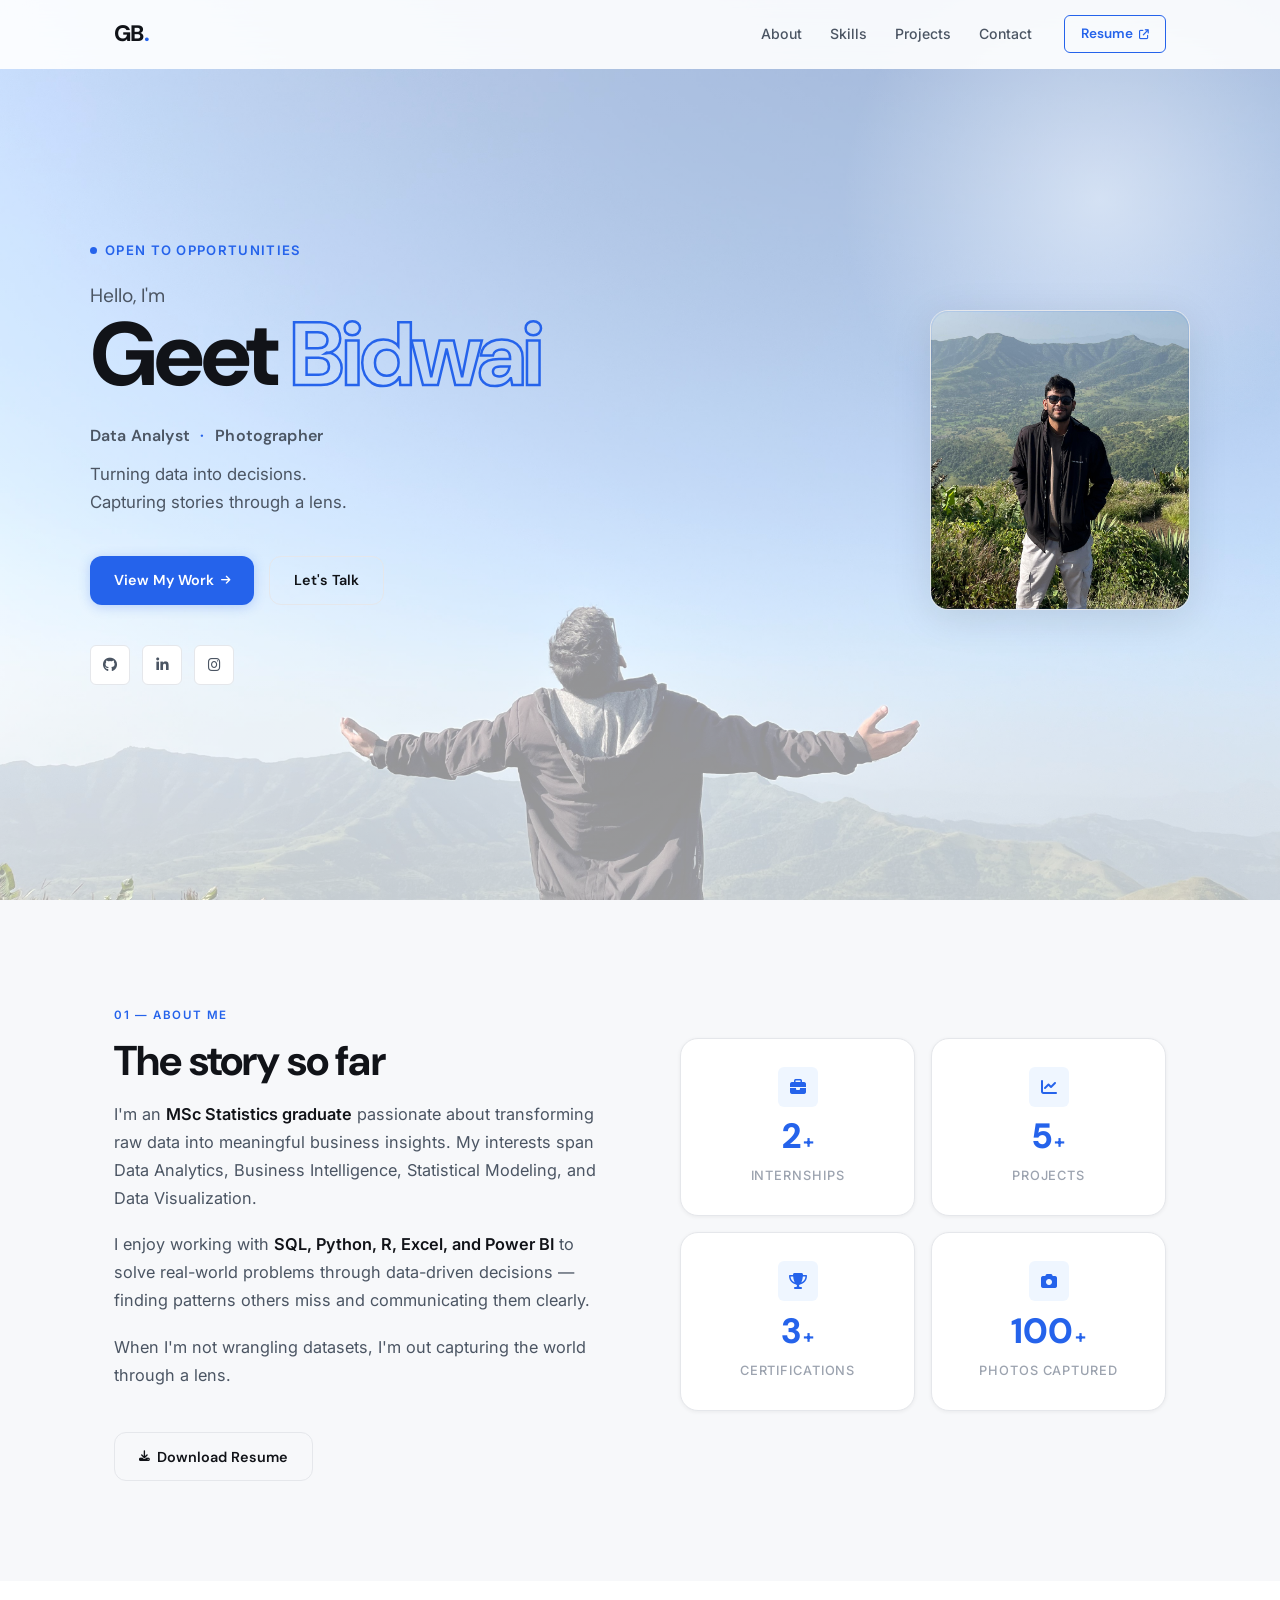
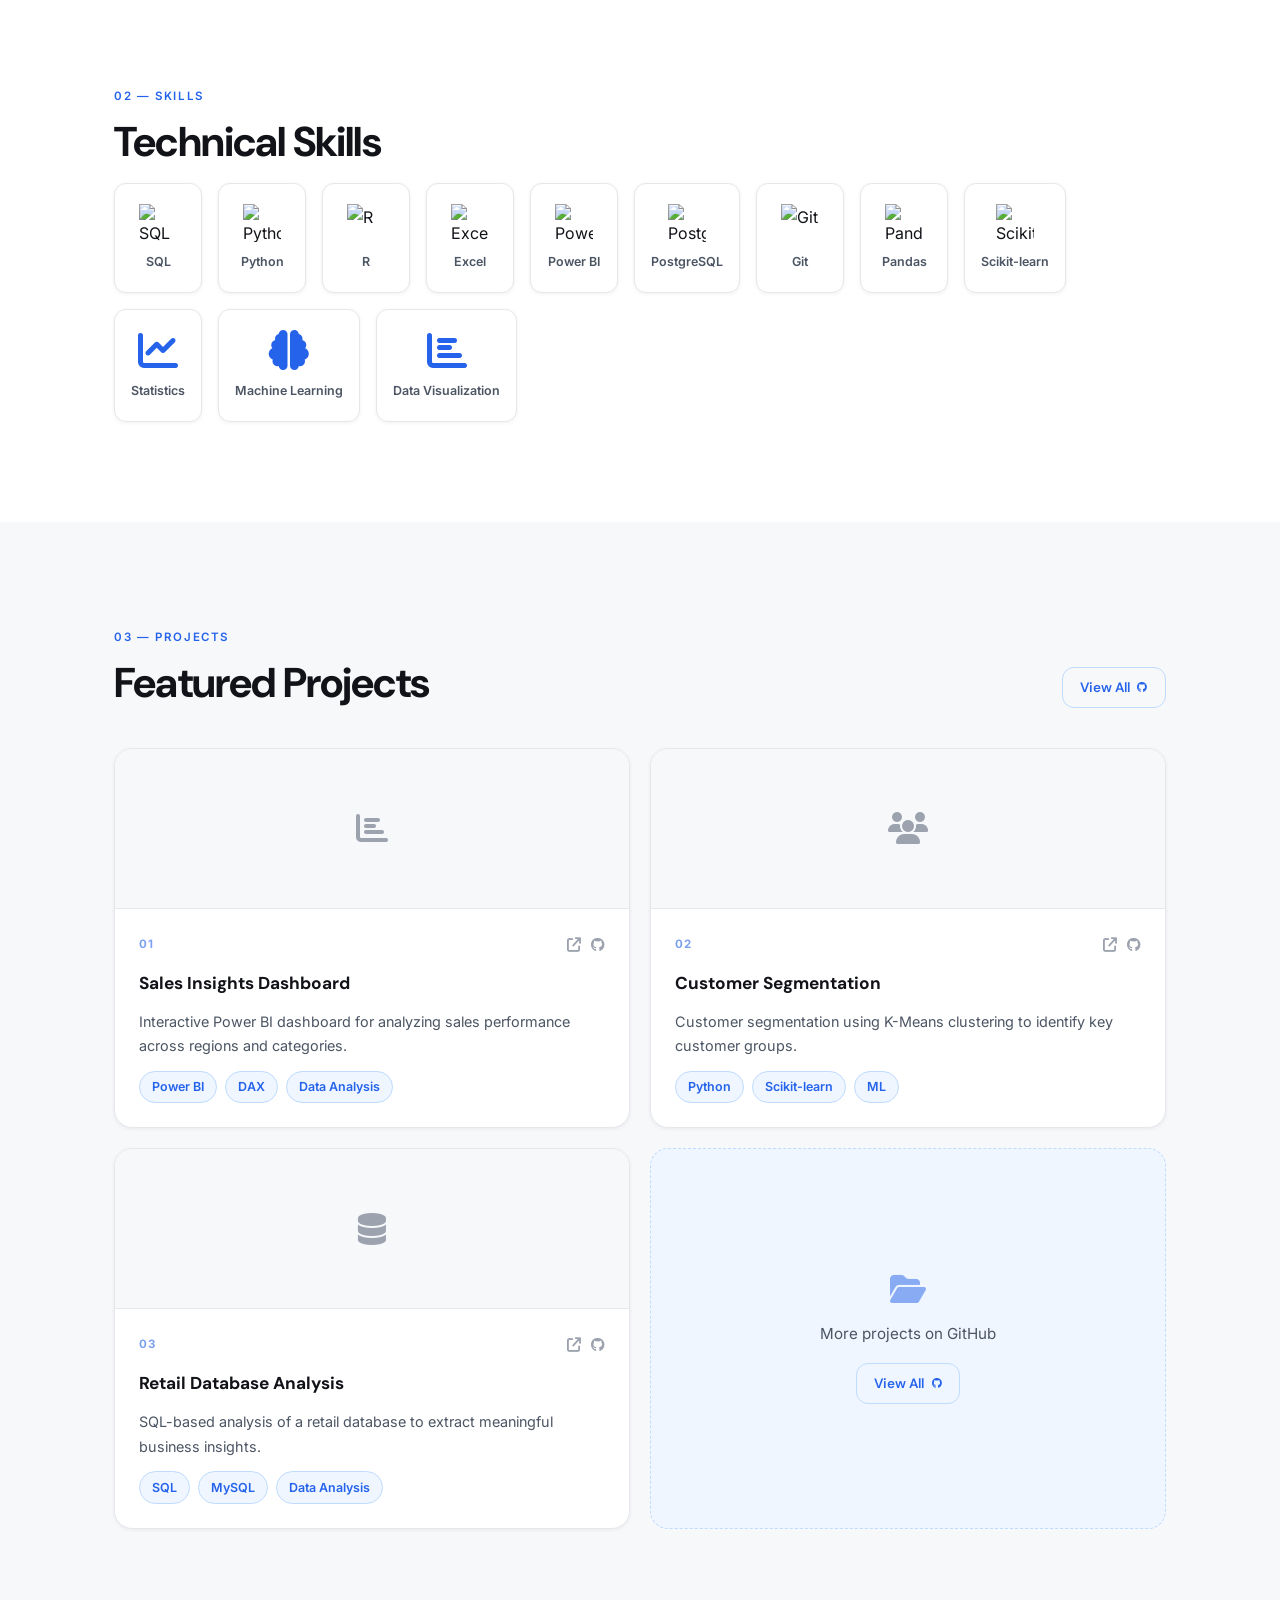
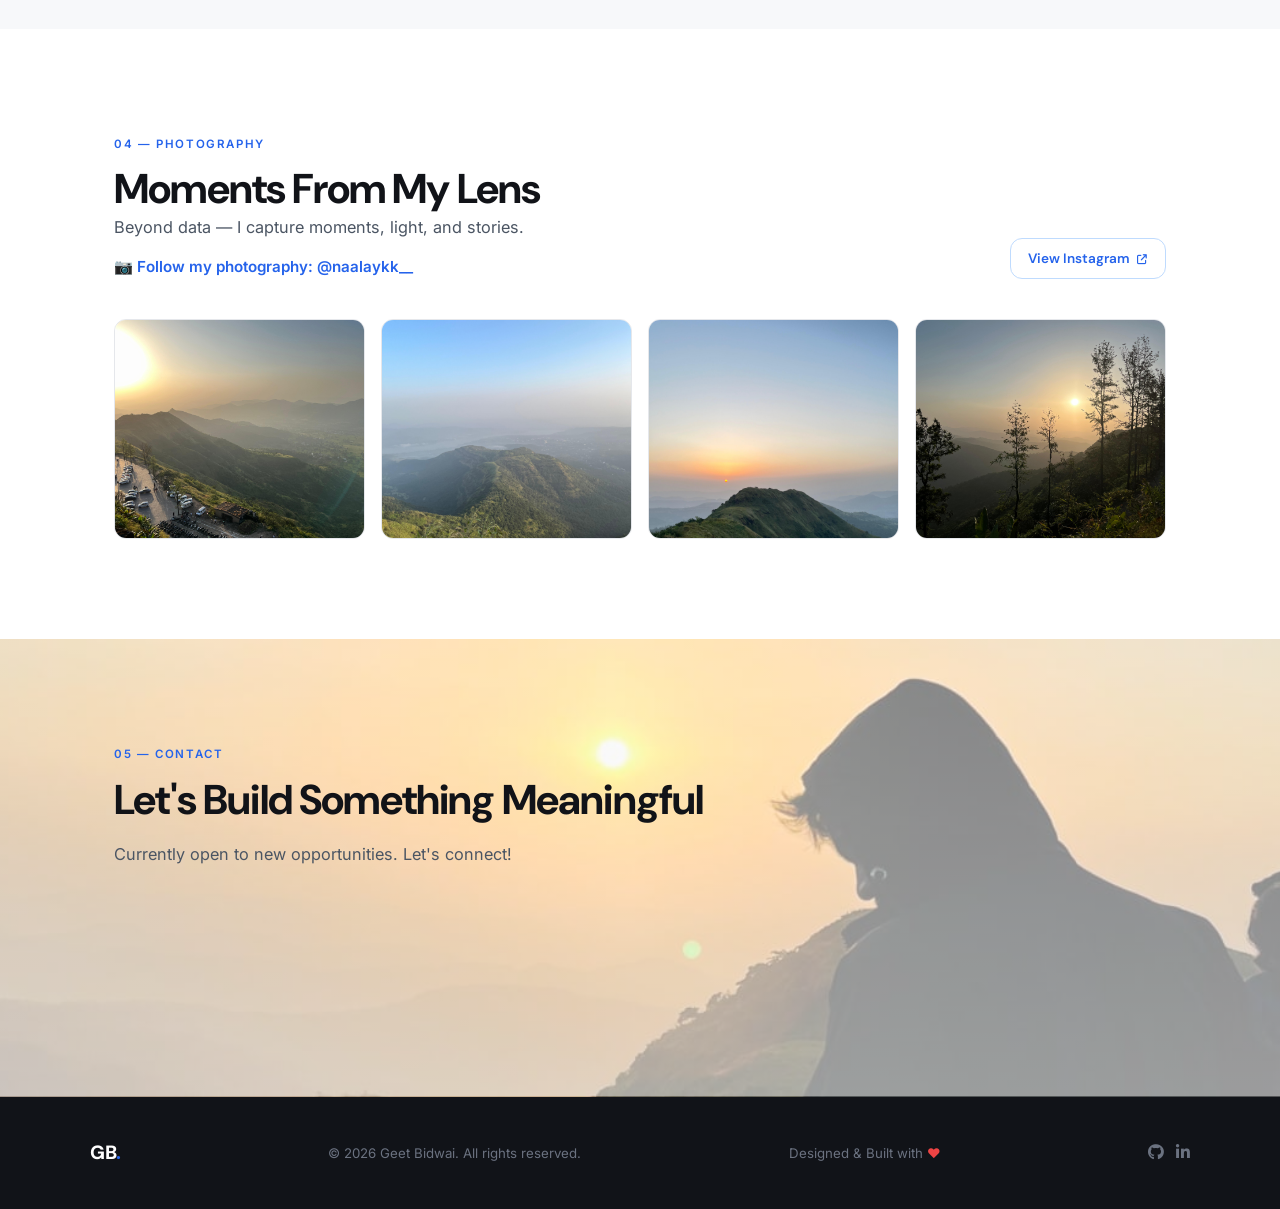
==== index.html @ ffe07603 "skills" ====
<!DOCTYPE html>
<html lang="en">
<head>
  <meta charset="UTF-8" />
  <meta name="viewport" content="width=device-width, initial-scale=1.0"/>
  <title>Geet Bidwai — Data Analyst</title>
  <link rel="stylesheet" href="style.css" />
  <link href="https://fonts.googleapis.com/css2?family=DM+Sans:wght@300;400;500;600;700;800&family=Inter:wght@300;400;500;600&display=swap" rel="stylesheet"/>
  <link rel="stylesheet" href="https://cdnjs.cloudflare.com/ajax/libs/font-awesome/6.5.0/css/all.min.css"/>
</head>
<body>

  <!-- ═══ NAVBAR ═══ -->
  <nav class="navbar" id="navbar">
    <div class="nav-inner">
      <a href="#home" class="nav-logo">GB<span>.</span></a>
      <ul class="nav-links">
        <li><a href="#about">About</a></li>
        <li><a href="#skills">Skills</a></li>
        <li><a href="#projects">Projects</a></li>
        <li><a href="#contact">Contact</a></li>
      </ul>
      <a href="assets/resume.pdf" target="_blank" class="nav-cta">
        Resume <i class="fa fa-arrow-up-right-from-square fa-xs"></i>
      </a>
      <button class="hamburger" id="hamburger" aria-label="Menu">
        <span></span><span></span><span></span>
      </button>
    </div>
    <div class="mobile-menu" id="mobileMenu">
      <a href="#about">About</a>
      <a href="#skills">Skills</a>
      <a href="#projects">Projects</a>
      <a href="#photography">Photography</a>
      <a href="#contact">Contact</a>
      <a href="assets/resume.pdf" target="_blank" class="mobile-cta">Resume ↗</a>
    </div>
  </nav>

  <!-- ═══ HERO ═══ -->
  <section class="hero" id="home">
    <div class="hero-inner">
      <!-- Text -->
      <div class="hero-text">
        <p class="hero-eyebrow"><span class="eyebrow-dot"></span> Open to opportunities</p>
        <h1 class="hero-name">
          <span class="name-hello">Hello, I'm</span>
          <span class="name-first">Geet</span>
          <span class="name-last">Bidwai</span>
        </h1>
        <p class="hero-role">Data Analyst <span class="role-sep">·</span> Photographer</p>
        <p class="hero-tagline">
          Turning data into decisions.<br>
          Capturing stories through a lens.
        </p>
        <div class="hero-actions">
          <a href="#projects" class="btn btn--primary">View My Work <i class="fas fa-arrow-right fa-xs"></i></a>
          <a href="#contact" class="btn btn--outline">Let's Talk</a>
        </div>
        <div class="hero-socials">
          <a href="https://github.com/geetbidwai" aria-label="GitHub" class="social-icon"><i class="fab fa-github"></i></a>
          <a href="https://linkedin.com/in/geetbidwai" aria-label="LinkedIn" class="social-icon"><i class="fab fa-linkedin-in"></i></a>
          <a href="https://instagram.com/naalaykk__" aria-label="Instagram" class="social-icon"><i class="fab fa-instagram"></i></a>
        </div>
      </div>
      <!-- Photo -->
      <div class="hero-photo-wrap">
        <img src="images/profile.jpeg" alt="Geet Bidwai"
          onerror="this.parentElement.innerHTML='<div style=\'width:100%;height:100%;display:flex;align-items:center;justify-content:center;background:#F7F8FA;color:#9CA3AF;font-size:4rem;\'><i class=\'fas fa-user\'></i></div>'" />
      </div>
    </div>
  </section>

  <!-- ═══ ABOUT ═══ -->
  <section class="section section--alt" id="about">
    <div class="container">
      <div class="section-eyebrow">01 — About Me</div>
      <div class="about-grid">
        <div class="about-bio reveal">
          <h2 class="section-title">The story so far</h2>
          <p>I'm an <strong>MSc Statistics graduate</strong> passionate about transforming raw data into meaningful business insights. My interests span Data Analytics, Business Intelligence, Statistical Modeling, and Data Visualization.</p>
          <p>I enjoy working with <strong>SQL, Python, R, Excel, and Power BI</strong> to solve real-world problems through data-driven decisions — finding patterns others miss and communicating them clearly.</p>
          <p>When I'm not wrangling datasets, I'm out capturing the world through a lens.</p>
          <a href="assets/resume.pdf" class="btn btn--outline" target="_blank" style="margin-top:1.5rem;">
            <i class="fas fa-download fa-xs"></i> Download Resume
          </a>
        </div>
        <div class="about-stats reveal">
          <div class="stat-card">
            <div class="stat-icon"><i class="fas fa-briefcase"></i></div>
            <div style="display:flex;align-items:baseline;gap:2px;">
              <span class="stat-num" data-target="2">0</span><span class="stat-plus">+</span>
            </div>
            <span class="stat-lbl">Internships</span>
          </div>
          <div class="stat-card">
            <div class="stat-icon"><i class="fas fa-chart-line"></i></div>
            <div style="display:flex;align-items:baseline;gap:2px;">
              <span class="stat-num" data-target="5">0</span><span class="stat-plus">+</span>
            </div>
            <span class="stat-lbl">Projects</span>
          </div>
          <div class="stat-card">
            <div class="stat-icon"><i class="fas fa-trophy"></i></div>
            <div style="display:flex;align-items:baseline;gap:2px;">
              <span class="stat-num" data-target="3">0</span><span class="stat-plus">+</span>
            </div>
            <span class="stat-lbl">Certifications</span>
          </div>
          <div class="stat-card">
            <div class="stat-icon"><i class="fas fa-camera"></i></div>
            <div style="display:flex;align-items:baseline;gap:2px;">
              <span class="stat-num" data-target="100">0</span><span class="stat-plus">+</span>
            </div>
            <span class="stat-lbl">Photos Captured</span>
          </div>
        </div>
      </div>
    </div>
  </section>

 <!-- ═══ SKILLS ═══ -->
  <section class="section" id="skills">
    <div class="container">

      <div class="section-eyebrow">02 — Skills</div>
      <h2 class="section-title">Technical Skills</h2>

      <div class="skills-icon-grid reveal">

        <div class="skill-icon-card">
          <img src="https://cdn.jsdelivr.net/gh/devicons/devicon/icons/mysql/mysql-original.svg" alt="SQL">
          <span>SQL</span>
        </div>

        <div class="skill-icon-card">
          <img src="https://cdn.jsdelivr.net/gh/devicons/devicon/icons/python/python-original.svg" alt="Python">
          <span>Python</span>
        </div>

        <div class="skill-icon-card">
          <img src="https://cdn.jsdelivr.net/gh/devicons/devicon/icons/r/r-original.svg" alt="R">
          <span>R</span>
        </div>

        <div class="skill-icon-card">
          <img src="https://upload.wikimedia.org/wikipedia/commons/3/34/Microsoft_Office_Excel_%282019%E2%80%93present%29.svg" alt="Excel">
          <span>Excel</span>
        </div>

        <div class="skill-icon-card">
          <img src="https://upload.wikimedia.org/wikipedia/commons/c/cf/New_Power_BI_Logo.svg" alt="Power BI">
          <span>Power BI</span>
        </div>

        <div class="skill-icon-card">
          <img src="https://cdn.jsdelivr.net/gh/devicons/devicon/icons/postgresql/postgresql-original.svg" alt="PostgreSQL">
          <span>PostgreSQL</span>
        </div>

        <div class="skill-icon-card">
          <img src="https://cdn.jsdelivr.net/gh/devicons/devicon/icons/git/git-original.svg" alt="Git">
          <span>Git</span>
        </div>

        <div class="skill-icon-card">
          <img src="https://cdn.jsdelivr.net/gh/devicons/devicon/icons/pandas/pandas-original.svg" alt="Pandas">
          <span>Pandas</span>
        </div>

        <div class="skill-icon-card">
          <img src="https://cdn.jsdelivr.net/gh/devicons/devicon/icons/scikitlearn/scikitlearn-original.svg" alt="Scikit-learn">
          <span>Scikit-learn</span>
        </div>

        <div class="skill-icon-card">
          <i class="fas fa-chart-line" style="font-size:2.5rem;color:#2563EB;"></i>
          <span>Statistics</span>
        </div>

        <div class="skill-icon-card">
          <i class="fas fa-brain" style="font-size:2.5rem;color:#2563EB;"></i>
          <span>Machine Learning</span>
        </div>

        <div class="skill-icon-card">
          <i class="fas fa-chart-bar" style="font-size:2.5rem;color:#2563EB;"></i>
          <span>Data Visualization</span>
        </div>

      </div>

    </div>
  </section>

  <!-- ═══ PROJECTS ═══ -->
  <section class="section section--alt" id="projects">
    <div class="container">
      <div class="section-eyebrow">03 — Projects</div>
      <div class="projects-header">
        <h2 class="section-title">Featured Projects</h2>
        <a href="#" class="btn btn--ghost">View All <i class="fab fa-github fa-xs"></i></a>
      </div>
      <div class="projects-grid">

        <article class="project-card reveal">
          <div class="project-card__thumb">
            <img src="images/project1.png" alt="Sales Insights Dashboard"
              onerror="this.parentElement.innerHTML='<i class=\'fas fa-chart-bar\'></i>'"/>
          </div>
          <div class="project-card__body">
            <div class="project-card__header">
              <div class="project-num">01</div>
              <div class="project-links">
                <a href="#" aria-label="View project"><i class="fas fa-arrow-up-right-from-square"></i></a>
                <a href="#" aria-label="GitHub"><i class="fab fa-github"></i></a>
              </div>
            </div>
            <h3 class="project-title">Sales Insights Dashboard</h3>
            <p class="project-desc">Interactive Power BI dashboard for analyzing sales performance across regions and categories.</p>
            <div class="project-tags">
              <span class="tag">Power BI</span>
              <span class="tag">DAX</span>
              <span class="tag">Data Analysis</span>
            </div>
          </div>
        </article>

        <article class="project-card reveal">
          <div class="project-card__thumb">
            <img src="images/project2.png" alt="Customer Segmentation"
              onerror="this.parentElement.innerHTML='<i class=\'fas fa-users\'></i>'"/>
          </div>
          <div class="project-card__body">
            <div class="project-card__header">
              <div class="project-num">02</div>
              <div class="project-links">
                <a href="#" aria-label="View project"><i class="fas fa-arrow-up-right-from-square"></i></a>
                <a href="#" aria-label="GitHub"><i class="fab fa-github"></i></a>
              </div>
            </div>
            <h3 class="project-title">Customer Segmentation</h3>
            <p class="project-desc">Customer segmentation using K-Means clustering to identify key customer groups.</p>
            <div class="project-tags">
              <span class="tag">Python</span>
              <span class="tag">Scikit-learn</span>
              <span class="tag">ML</span>
            </div>
          </div>
        </article>

        <article class="project-card reveal">
          <div class="project-card__thumb">
            <img src="images/project3.png" alt="Retail Database Analysis"
              onerror="this.parentElement.innerHTML='<i class=\'fas fa-database\'></i>'"/>
          </div>
          <div class="project-card__body">
            <div class="project-card__header">
              <div class="project-num">03</div>
              <div class="project-links">
                <a href="#" aria-label="View project"><i class="fas fa-arrow-up-right-from-square"></i></a>
                <a href="#" aria-label="GitHub"><i class="fab fa-github"></i></a>
              </div>
            </div>
            <h3 class="project-title">Retail Database Analysis</h3>
            <p class="project-desc">SQL-based analysis of a retail database to extract meaningful business insights.</p>
            <div class="project-tags">
              <span class="tag">SQL</span>
              <span class="tag">MySQL</span>
              <span class="tag">Data Analysis</span>
            </div>
          </div>
        </article>

        <article class="project-card project-card--cta reveal">
          <div class="cta-card-inner">
            <i class="fas fa-folder-open cta-icon"></i>
            <p>More projects on GitHub</p>
            <a href="#" class="btn btn--ghost">View All <i class="fab fa-github fa-xs"></i></a>
          </div>
        </article>

      </div>
    </div>
  </section>

  <!-- ═══ PHOTOGRAPHY ═══ -->
  <section class="section" id="photography">
    <div class="container">
      <div class="section-eyebrow">04 — Photography</div>

      <div class="photography-header">
        <div>
          <h2 class="section-title">Moments From My Lens</h2>

          <p class="section-sub" style="margin-bottom:0;">
            Beyond data — I capture moments, light, and stories.
          </p>

          <p class="photography-handle">
            📷 Follow my photography: @naalaykk__
          </p>
        </div>

        <a href="https://instagram.com/naalaykk__"
          target="_blank"
          class="btn btn--ghost"
          style="flex-shrink:0;">
          View Instagram
          <i class="fas fa-arrow-up-right-from-square fa-xs"></i>
        </a>
      </div>

      <div class="photo-grid reveal">
        <img src="images/gallery1.jpeg" class="gallery-img" alt="Photography 1">
        <img src="images/gallery2.jpeg" class="gallery-img" alt="Photography 2">
        <img src="images/gallery3.jpeg" class="gallery-img" alt="Photography 3">
        <img src="images/gallery4.jpeg" class="gallery-img" alt="Photography 4">
      </div>
    </div>
  </section>

  <!-- ═══ CONTACT ═══ -->
  <section class="section contact" id="contact">
    <div class="container">
      <div class="section-eyebrow">05 — Contact</div>
      <h2 class="section-title">Let's Build Something Meaningful</h2>
      <p class="section-sub">Currently open to new opportunities. Let's connect!</p>
      <div class="contact-info-row reveal">
        <a href="mailto:geetbidwai0102@gmail.com" class="contact-info-card">
          <div class="contact-info-card__icon"><i class="fas fa-envelope"></i></div>
          <div class="contact-info-card__text">
            <span>Email</span>
            <p>geetbidwai0102@gmail.com</p>
          </div>
        </a>
        <a href="https://linkedin.com/in/geetbidwai" target="_blank" class="contact-info-card">
          <div class="contact-info-card__icon"><i class="fab fa-linkedin-in"></i></div>
          <div class="contact-info-card__text">
            <span>LinkedIn</span>
            <p>linkedin.com/in/geetbidwai</p>
          </div>
        </a>
        <a href="https://github.com/geetbidwai" target="_blank" class="contact-info-card">
          <div class="contact-info-card__icon"><i class="fab fa-github"></i></div>
          <div class="contact-info-card__text">
            <span>GitHub</span>
            <p>github.com/geetbidwai</p>
          </div>
        </a>
      </div>
    </div>
  </section>

  <!-- ═══ FOOTER ═══ -->
  <footer class="footer">
    <div class="footer-inner">
      <span class="footer-logo">GB<span>.</span></span>
      <p class="footer-copy">© 2026 Geet Bidwai. All rights reserved.</p>
      <p class="footer-copy">Designed &amp; Built with <span style="color:#e44;">♥</span></p>
      <div class="footer-socials">
        <a href="https://github.com/geetbidwai" aria-label="GitHub"><i class="fab fa-github"></i></a>
        <a href="https://linkedin.com/in/geetbidwai" aria-label="LinkedIn"><i class="fab fa-linkedin-in"></i></a>
      </div>
    </div>
  </footer>

  <script>
    const navbar = document.getElementById('navbar');
    window.addEventListener('scroll', () => {
      navbar.classList.toggle('scrolled', window.scrollY > 50);
    });

    const hamburger = document.getElementById('hamburger');
    const mobileMenu = document.getElementById('mobileMenu');
    hamburger.addEventListener('click', () => {
      hamburger.classList.toggle('open');
      mobileMenu.classList.toggle('open');
    });
    mobileMenu.querySelectorAll('a').forEach(a => {
      a.addEventListener('click', () => {
        hamburger.classList.remove('open');
        mobileMenu.classList.remove('open');
      });
    });

    const reveals = document.querySelectorAll('.reveal');
    const observer = new IntersectionObserver((entries) => {
      entries.forEach(e => {
        if (e.isIntersecting) {
          e.target.classList.add('revealed');
          observer.unobserve(e.target);
        }
      });
    }, { threshold: 0.1 });
    reveals.forEach(el => observer.observe(el));

    const statNums = document.querySelectorAll('.stat-num[data-target]');
    const counterObserver = new IntersectionObserver((entries) => {
      entries.forEach(e => {
        if (e.isIntersecting) {
          const el = e.target;
          const target = +el.dataset.target;
          let count = 0;
          const steps = Math.min(target, 60);
          const interval = 1000 / steps;
          const timer = setInterval(() => {
            count += Math.ceil(target / steps);
            if (count >= target) { count = target; clearInterval(timer); }
            el.textContent = count;
          }, interval);
          counterObserver.unobserve(el);
        }
      });
    }, { threshold: 0.5 });
    statNums.forEach(el => counterObserver.observe(el));

    const sections = document.querySelectorAll('section[id]');
    const navLinks = document.querySelectorAll('.nav-links a');
    window.addEventListener('scroll', () => {
      let current = '';
      sections.forEach(s => {
        if (window.scrollY >= s.offsetTop - 120) current = s.id;
      });
      navLinks.forEach(a => {
        a.classList.toggle('active', a.getAttribute('href') === '#' + current);
      });
    });
  </script>
</body>
</html>
---- style.css ----
/* ══════════════════════════════════════════
   GEET BIDWAI — LIGHT MINIMAL PORTFOLIO
   Clean white + sharp blue accent system
   ══════════════════════════════════════════ */

:root {
  --white: #ffffff;
  --bg-soft: #F7F8FA;
  --bg-card: #ffffff;
  --ink: #111318;
  --ink-2: #4B5563;
  --ink-3: #9CA3AF;
  --accent: #2563EB;
  --accent-light: #EFF6FF;
  --accent-mid: #BFDBFE;
  --border: #E5E7EB;
  --border-hover: #2563EB;
  --radius-sm: 6px;
  --radius-md: 12px;
  --radius-lg: 18px;
  --font-display: 'DM Sans', sans-serif;
  --font-body: 'Inter', sans-serif;
  --transition: 0.22s cubic-bezier(0.4, 0, 0.2, 1);
  --shadow-sm: 0 1px 4px rgba(0,0,0,0.06);
  --shadow-md: 0 4px 20px rgba(0,0,0,0.08);
  --shadow-lg: 0 8px 40px rgba(0,0,0,0.10);
}

*, *::before, *::after { box-sizing: border-box; margin: 0; padding: 0; }
html { scroll-behavior: smooth; scroll-padding-top: 72px; }
body {
  background: var(--white);
  color: var(--ink);
  font-family: var(--font-body);
  font-size: 16px;
  line-height: 1.7;
  overflow-x: hidden;
}
img { max-width: 100%; display: block; }
a { color: inherit; text-decoration: none; }
ul { list-style: none; }
button { font-family: inherit; outline: none; border: none; cursor: pointer; }

.container { max-width: 1100px; margin: 0 auto; padding: 0 1.5rem; }

/* ── SECTION BASE ── */
.section { padding: 100px 0; }
.section--alt { background: var(--bg-soft); }

.section-eyebrow {
  display: inline-block;
  font-size: 0.72rem;
  font-weight: 600;
  letter-spacing: 0.14em;
  text-transform: uppercase;
  color: var(--accent);
  margin-bottom: 0.75rem;
}
.section-title {
  font-family: var(--font-display);
  font-size: clamp(1.9rem, 4vw, 2.6rem);
  font-weight: 700;
  color: var(--ink);
  line-height: 1.15;
  margin-bottom: 1rem;
  letter-spacing: -0.02em;
}
.section-sub {
  font-size: 1.02rem;
  color: var(--ink-2);
  max-width: 500px;
  margin-bottom: 3rem;
}

/* ── BUTTONS ── */
.btn {
  display: inline-flex;
  align-items: center;
  gap: 0.45rem;
  padding: 0.7rem 1.5rem;
  border-radius: var(--radius-md);
  font-family: var(--font-display);
  font-weight: 600;
  font-size: 0.9rem;
  cursor: pointer;
  transition: all var(--transition);
  white-space: nowrap;
}
.btn--primary {
  background: var(--accent);
  color: #fff;
  box-shadow: 0 2px 12px rgba(37,99,235,0.25);
}
.btn--primary:hover {
  background: #1d4ed8;
  transform: translateY(-2px);
  box-shadow: 0 6px 24px rgba(37,99,235,0.3);
}
.btn--outline {
  background: transparent;
  color: var(--ink);
  border: 1.5px solid var(--border);
}
.btn--outline:hover {
  border-color: var(--accent);
  color: var(--accent);
  transform: translateY(-2px);
}
.btn--ghost {
  background: transparent;
  color: var(--accent);
  border: 1.5px solid var(--accent-mid);
  padding: 0.5rem 1.1rem;
  font-size: 0.85rem;
}
.btn--ghost:hover {
  background: var(--accent-light);
  border-color: var(--accent);
  transform: translateY(-2px);
}

/* ── TAGS ── */
.tag {
  display: inline-flex;
  padding: 0.28rem 0.75rem;
  background: var(--accent-light);
  border: 1px solid var(--accent-mid);
  border-radius: 100px;
  font-size: 0.78rem;
  font-weight: 600;
  color: var(--accent);
}

/* ── REVEAL ── */
.reveal {
  opacity: 0;
  transform: translateY(24px);
  transition: opacity 0.6s ease, transform 0.6s ease;
}
.revealed { opacity: 1; transform: translateY(0); }

/* ════════════════════════════════
   NAVBAR
   ════════════════════════════════ */
.navbar {
  position: fixed;
  top: 0; left: 0; right: 0;
  z-index: 1000;
  background: rgba(255,255,255,0.9);
  backdrop-filter: blur(16px);
  border-bottom: 1px solid transparent;
  transition: border-color var(--transition), box-shadow var(--transition);
}
.navbar.scrolled {
  border-bottom-color: var(--border);
  box-shadow: var(--shadow-sm);
}
.nav-inner {
  max-width: 1100px;
  margin: 0 auto;
  padding: 0 1.5rem;
  height: 68px;
  display: flex;
  align-items: center;
  gap: 2rem;
}
.nav-logo {
  font-family: var(--font-display);
  font-size: 1.4rem;
  font-weight: 800;
  color: var(--ink);
  letter-spacing: -0.03em;
  margin-right: auto;
}
.nav-logo span { color: var(--accent); }
.nav-links { display: flex; gap: 1.75rem; }
.nav-links a {
  font-size: 0.88rem;
  font-weight: 500;
  color: var(--ink-2);
  transition: color var(--transition);
  position: relative;
}
.nav-links a::after {
  content: '';
  position: absolute;
  bottom: -3px; left: 0;
  width: 0; height: 2px;
  background: var(--accent);
  border-radius: 2px;
  transition: width var(--transition);
}
.nav-links a:hover, .nav-links a.active { color: var(--accent); }
.nav-links a:hover::after, .nav-links a.active::after { width: 100%; }
.nav-cta {
  font-family: var(--font-display);
  font-size: 0.85rem;
  font-weight: 600;
  color: var(--accent);
  border: 1.5px solid var(--accent);
  padding: 0.42rem 1rem;
  border-radius: var(--radius-sm);
  transition: all var(--transition);
  display: flex; align-items: center; gap: 0.35rem;
}
.nav-cta:hover {
  background: var(--accent);
  color: #fff;
}
.hamburger {
  display: none;
  flex-direction: column;
  gap: 5px;
  background: transparent;
  padding: 4px;
}
.hamburger span {
  display: block;
  width: 22px; height: 2px;
  background: var(--ink);
  border-radius: 2px;
  transition: all var(--transition);
}
.hamburger.open span:nth-child(1) { transform: translateY(7px) rotate(45deg); }
.hamburger.open span:nth-child(2) { opacity: 0; }
.hamburger.open span:nth-child(3) { transform: translateY(-7px) rotate(-45deg); }
.mobile-menu {
  display: none;
  flex-direction: column;
  background: #fff;
  border-top: 1px solid var(--border);
  padding: 1rem 1.5rem 1.5rem;
}
.mobile-menu.open { display: flex; }
.mobile-menu a {
  padding: 0.8rem 0;
  border-bottom: 1px solid var(--border);
  color: var(--ink-2);
  font-weight: 500;
  font-size: 0.95rem;
  transition: color var(--transition);
}
.mobile-menu a:last-child { border-bottom: none; }
.mobile-menu a:hover { color: var(--accent); }
.mobile-cta {
  margin-top: 0.75rem;
  color: var(--accent) !important;
  border: none !important;
  font-weight: 600 !important;
}

/* ════════════════════════════════
   HERO
   ════════════════════════════════ */
.hero {
  min-height: 100vh;
  display: flex;
  align-items: center;
  padding: 100px 1.5rem 80px;
  position: relative;
  overflow: hidden;
  background:
    linear-gradient(
      rgba(255,255,255,0.50),
      rgba(255,255,255,0.60)
    ),
    url("images/hero.jpeg");
  background-size: cover;
  background-position: center;
  background-repeat: no-repeat;
}
.hero::before {
  content: '';
  position: absolute;
  top: -60px; right: -80px;
  width: 520px; height: 520px;
  background: radial-gradient(circle, rgba(239,246,255,0.6) 0%, transparent 70%);
  pointer-events: none;
}
.hero-inner {
  max-width: 1100px;
  width: 100%;
  margin: 0 auto;
  display: grid;
  grid-template-columns: 1fr auto;
  gap: 4rem;
  align-items: center;
}
.hero-eyebrow {
  display: inline-flex;
  align-items: center;
  gap: 0.5rem;
  font-size: 0.82rem;
  font-weight: 600;
  letter-spacing: 0.1em;
  text-transform: uppercase;
  color: var(--accent);
  margin-bottom: 1.5rem;
}
.eyebrow-dot {
  width: 7px; height: 7px;
  border-radius: 50%;
  background: var(--accent);
  animation: blink 2.4s ease-in-out infinite;
}
@keyframes blink {
  0%, 100% { opacity: 1; }
  50% { opacity: 0.3; }
}
.hero-name {
  font-family: var(--font-display);
  font-size: clamp(3.2rem, 7vw, 5.8rem);
  font-weight: 800;
  line-height: 1.03;
  letter-spacing: -0.04em;
  margin-bottom: 1.25rem;
}
.name-hello {
  display: block;
  font-size: clamp(1rem, 2.5vw, 1.2rem);
  font-weight: 400;
  color: var(--ink-2);
  letter-spacing: 0em;
  margin-bottom: 0.25rem;
}
.name-first { color: var(--ink); }
.name-last {
  color: transparent;
  -webkit-text-stroke: 2.5px var(--accent);
}
.hero-role {
  font-family: var(--font-display);
  font-size: 1rem;
  font-weight: 600;
  color: var(--ink-2);
  margin-bottom: 0.75rem;
  letter-spacing: 0.01em;
}
.role-sep { color: var(--accent); margin: 0 0.4rem; }
.hero-tagline {
  font-size: 1.05rem;
  color: var(--ink-2);
  margin-bottom: 2.5rem;
  max-width: 440px;
  line-height: 1.65;
}
.hero-actions {
  display: flex;
  gap: 0.9rem;
  flex-wrap: wrap;
  margin-bottom: 2.5rem;
}
.hero-socials { display: flex; gap: 0.75rem; }
.social-icon {
  width: 40px; height: 40px;
  border-radius: var(--radius-sm);
  border: 1.5px solid var(--border);
  display: flex; align-items: center; justify-content: center;
  color: var(--ink-2);
  font-size: 0.9rem;
  transition: all var(--transition);
  background: var(--white);
}
.social-icon:hover {
  border-color: var(--accent);
  color: var(--accent);
  transform: translateY(-3px);
  box-shadow: var(--shadow-sm);
}

/* Hero photo */
.hero-photo-wrap {
  width: 260px;
  height: 300px;
  border-radius: var(--radius-lg);
  overflow: hidden;
  border: 1px solid var(--border);
  box-shadow: var(--shadow-lg);
  flex-shrink: 0;
  position: relative;
}
.hero-photo-wrap::after {
  content: '';
  position: absolute;
  inset: 0;
  border-radius: var(--radius-lg);
  box-shadow: inset 0 0 0 1px rgba(37,99,235,0.1);
}
.hero-photo-wrap img {
  width: 100%; height: 100%;
  object-fit: cover;
  object-position: top center;
}

/* ════════════════════════════════
   ABOUT
   ════════════════════════════════ */
.about-grid {
  display: grid;
  grid-template-columns: 1fr 1fr;
  gap: 5rem;
  align-items: start;
}
.about-bio p {
  color: var(--ink-2);
  margin-bottom: 1.2rem;
  font-size: 1.02rem;
}
.about-bio p strong { color: var(--ink); font-weight: 600; }
.about-stats {
  display: grid;
  grid-template-columns: 1fr 1fr;
  gap: 1rem;
}
.stat-card {
  background: var(--bg-card);
  border: 1px solid var(--border);
  border-radius: var(--radius-lg);
  padding: 1.75rem 1.25rem;
  display: flex;
  flex-direction: column;
  align-items: center;
  text-align: center;
  gap: 0.3rem;
  transition: all var(--transition);
  box-shadow: var(--shadow-sm);
}
.stat-card:hover {
  border-color: var(--accent);
  transform: translateY(-4px);
  box-shadow: var(--shadow-md);
}
.stat-icon {
  width: 40px; height: 40px;
  border-radius: var(--radius-sm);
  background: var(--accent-light);
  display: flex; align-items: center; justify-content: center;
  color: var(--accent);
  font-size: 1rem;
  margin-bottom: 0.5rem;
}
.stat-num {
  font-family: var(--font-display);
  font-size: 2.2rem;
  font-weight: 800;
  color: var(--accent);
  line-height: 1;
}
.stat-plus {
  font-family: var(--font-display);
  font-size: 1.2rem;
  font-weight: 700;
  color: var(--accent);
}
.stat-lbl {
  font-size: 0.8rem;
  font-weight: 500;
  color: var(--ink-3);
  text-transform: uppercase;
  letter-spacing: 0.07em;
  margin-top: 0.1rem;
}

/* ════════════════════════════════
   SKILLS
   ════════════════════════════════ */
.skills-icon-grid {
  display: flex;
  flex-wrap: wrap;
  gap: 1rem;
  justify-content: flex-start;
}
.skill-icon-card {
  display: flex;
  flex-direction: column;
  align-items: center;
  gap: 0.6rem;
  background: var(--white);
  border: 1px solid var(--border);
  border-radius: var(--radius-md);
  padding: 1.25rem 1rem;
  min-width: 88px;
  transition: all var(--transition);
  box-shadow: var(--shadow-sm);
}
.skill-icon-card:hover {
  border-color: var(--accent);
  transform: translateY(-4px);
  box-shadow: var(--shadow-md);
}
.skill-icon-card img {
  width: 38px; height: 38px;
  object-fit: contain;
}
.skill-icon-card span {
  font-size: 0.78rem;
  font-weight: 600;
  color: var(--ink-2);
}

/* ════════════════════════════════
   PROJECTS
   ════════════════════════════════ */
.projects-header {
  display: flex;
  align-items: flex-end;
  justify-content: space-between;
  margin-bottom: 2.5rem;
  gap: 1rem;
}
.projects-header .section-title { margin-bottom: 0; }
.projects-grid {
  display: grid;
  grid-template-columns: repeat(2, 1fr);
  gap: 1.25rem;
}
.project-card {
  background: var(--white);
  border: 1px solid var(--border);
  border-radius: var(--radius-lg);
  padding: 0;
  overflow: hidden;
  transition: all var(--transition);
  box-shadow: var(--shadow-sm);
  display: flex;
  flex-direction: column;
}
.project-card:hover {
  border-color: var(--accent);
  transform: translateY(-5px);
  box-shadow: var(--shadow-lg);
}
.project-card__thumb {
  width: 100%;
  height: 160px;
  background: var(--bg-soft);
  border-bottom: 1px solid var(--border);
  overflow: hidden;
  display: flex;
  align-items: center;
  justify-content: center;
  color: var(--ink-3);
  font-size: 2rem;
}
.project-card__thumb img {
  width: 100%; height: 100%;
  object-fit: cover;
  transition: transform 0.4s ease;
}
.project-card:hover .project-card__thumb img { transform: scale(1.04); }
.project-card__body {
  padding: 1.5rem;
  display: flex;
  flex-direction: column;
  gap: 0.75rem;
  flex: 1;
}
.project-card__header {
  display: flex;
  align-items: center;
  justify-content: space-between;
}
.project-num {
  font-size: 0.72rem;
  font-weight: 700;
  letter-spacing: 0.1em;
  color: var(--accent);
  opacity: 0.6;
}
.project-links { display: flex; gap: 0.6rem; }
.project-links a {
  color: var(--ink-3);
  font-size: 0.88rem;
  transition: color var(--transition);
}
.project-links a:hover { color: var(--accent); }
.project-title {
  font-family: var(--font-display);
  font-size: 1.08rem;
  font-weight: 700;
  color: var(--ink);
}
.project-desc { font-size: 0.9rem; color: var(--ink-2); flex: 1; }
.project-tags { display: flex; flex-wrap: wrap; gap: 0.5rem; margin-top: auto; }

.project-card--cta {
  border-style: dashed;
  border-color: var(--accent-mid);
  background: var(--accent-light);
  box-shadow: none;
  align-items: center;
  justify-content: center;
  min-height: 200px;
}
.project-card--cta:hover {
  border-color: var(--accent);
  box-shadow: var(--shadow-md);
}
.cta-card-inner {
  display: flex;
  flex-direction: column;
  align-items: center;
  gap: 1rem;
  text-align: center;
  padding: 2rem;
}
.cta-icon { font-size: 2rem; color: var(--accent); opacity: 0.5; }
.cta-card-inner p { color: var(--ink-2); font-size: 0.95rem; }

/* ════════════════════════════════
   PHOTOGRAPHY
   ════════════════════════════════ */
.photography-header {
  display: flex;
  align-items: flex-end;
  justify-content: space-between;
  margin-bottom: 2.5rem;
  gap: 1rem;
}
.photography-header .section-title { margin-bottom: 0; }
.photo-grid {
  display: grid;
  grid-template-columns: repeat(4, 1fr);
  gap: 1rem;
}
.gallery-img {
  width: 100%;
  height: 220px;
  object-fit: cover;
  border-radius: var(--radius-md);
  border: 1px solid var(--border);
  transition: transform 0.4s ease, box-shadow 0.3s ease;
  display: block;
}
.gallery-img:hover {
  transform: scale(1.03);
  box-shadow: var(--shadow-md);
}

/* ════════════════════════════════
   CONTACT
   ════════════════════════════════ */
.contact {
  background:
    linear-gradient(rgba(255,255,255,0.50), rgba(255,255,255,0.60)),
    url("images/footer.jpeg") !important;
  background-size: cover !important;
  background-position: center !important;
  background-repeat: no-repeat !important;
}
.contact-info-row {
  display: flex;
  gap: 1.1rem;
  flex-wrap: wrap;
}
.contact-info-card {
  display: flex;
  align-items: center;
  gap: 0.9rem;
  background: var(--white);
  border: 1px solid var(--border);
  border-radius: var(--radius-md);
  padding: 1rem 1.3rem;
  transition: all var(--transition);
  flex: 1;
  min-width: 200px;
  box-shadow: var(--shadow-sm);
}
.contact-info-card:hover {
  border-color: var(--accent);
  transform: translateY(-3px);
  box-shadow: var(--shadow-md);
}
.contact-info-card__icon {
  width: 38px; height: 38px;
  border-radius: var(--radius-sm);
  background: var(--accent-light);
  border: 1px solid var(--accent-mid);
  display: flex; align-items: center; justify-content: center;
  color: var(--accent);
  flex-shrink: 0;
  font-size: 0.9rem;
}
.contact-info-card__text span {
  display: block;
  font-size: 0.75rem;
  color: var(--ink-3);
  text-transform: uppercase;
  letter-spacing: 0.07em;
  font-weight: 600;
  margin-bottom: 0.1rem;
}
.contact-info-card__text p {
  font-size: 0.88rem;
  color: var(--ink-2);
  margin: 0;
}

/* ════════════════════════════════
   FOOTER
   ════════════════════════════════ */
.footer {
  background: var(--ink);
  padding: 2.5rem 1.5rem;
}
.footer-inner {
  max-width: 1100px;
  margin: 0 auto;
  display: flex;
  align-items: center;
  justify-content: space-between;
  flex-wrap: wrap;
  gap: 1rem;
}
.footer-logo {
  font-family: var(--font-display);
  font-size: 1.2rem;
  font-weight: 800;
  color: #fff;
  letter-spacing: -0.02em;
}
.footer-logo span { color: var(--accent); }
.footer-copy { font-size: 0.83rem; color: #6B7280; }
.footer-socials { display: flex; gap: 0.75rem; }
.footer-socials a {
  color: #6B7280;
  font-size: 1rem;
  transition: color var(--transition);
}
.footer-socials a:hover { color: #fff; }

/* ════════════════════════════════
   RESPONSIVE — MOBILE FIRST
   ════════════════════════════════ */
@media (max-width: 1024px) {
  .hero-photo-wrap { width: 220px; height: 260px; }
}

@media (max-width: 900px) {
  .section { padding: 80px 0; }
  .nav-links, .nav-cta { display: none; }
  .hamburger { display: flex; }

  .hero { padding: 80px 1.5rem 40px; min-height: auto; }
  .hero-inner {
    grid-template-columns: 1fr;
    gap: 2.5rem;
    text-align: center;
  }
  .hero-photo-wrap { margin: 0 auto; width: 200px; height: 240px; }
  .hero-actions { justify-content: center; }
  .hero-socials { justify-content: center; }
  .hero-tagline { max-width: 100%; margin: 0 auto 2.5rem; }
  .name-last { -webkit-text-stroke-width: 2px; }

  .about-grid { grid-template-columns: 1fr; gap: 3rem; }
  .about-stats { grid-template-columns: repeat(2, 1fr); }

  .projects-header { flex-direction: column; align-items: flex-start; }
  .projects-grid { grid-template-columns: 1fr; }

  .photography-header { flex-direction: column; align-items: flex-start; }
  .photo-grid { grid-template-columns: repeat(2, 1fr); }

  .contact-info-row { flex-direction: column; }

  .footer-inner { flex-direction: column; text-align: center; }
}

@media (max-width: 560px) {
  .section { padding: 64px 0; }
  .hero-name { font-size: clamp(2.8rem, 12vw, 3.5rem); }
  .about-stats { grid-template-columns: repeat(2, 1fr); }
  .photo-grid { grid-template-columns: repeat(2, 1fr); }
  .gallery-img { height: 130px; }
  .skills-icon-grid { justify-content: center; }
  .hero-actions { flex-direction: column; align-items: center; }
  .hero-actions .btn { width: 100%; justify-content: center; }
  .stat-card{padding:1rem;}
  .stat-num{font-size:1.7rem;}
  .stat-icon{width:32px;height:32px;}
  .project-card__body{padding:1rem;}
  .project-desc{font-size:0.85rem;}
  .project-card__thumb{height:130px;}
  .contact-info-card{padding:0.8rem 1rem;}
  .contact-info-card__icon{width:32px;height:32px;}
  .contact-info-card__text p{font-size:0.8rem;}
  .section-title{font-size:2rem;}
}


@media (max-width: 380px) {
  .photo-grid { grid-template-columns: 1fr; }
  .about-stats { grid-template-columns: 1fr 1fr; }
}

/* Instagram handle */
.photography-handle {
    margin-top: 12px;
    color: var(--accent);
    font-weight: 600;
    font-size: 0.95rem;
}

@media (prefers-reduced-motion: reduce) {
  *, *::before, *::after {
    animation-duration: 0.01ms !important;
    transition-duration: 0.01ms !important;
  }
}
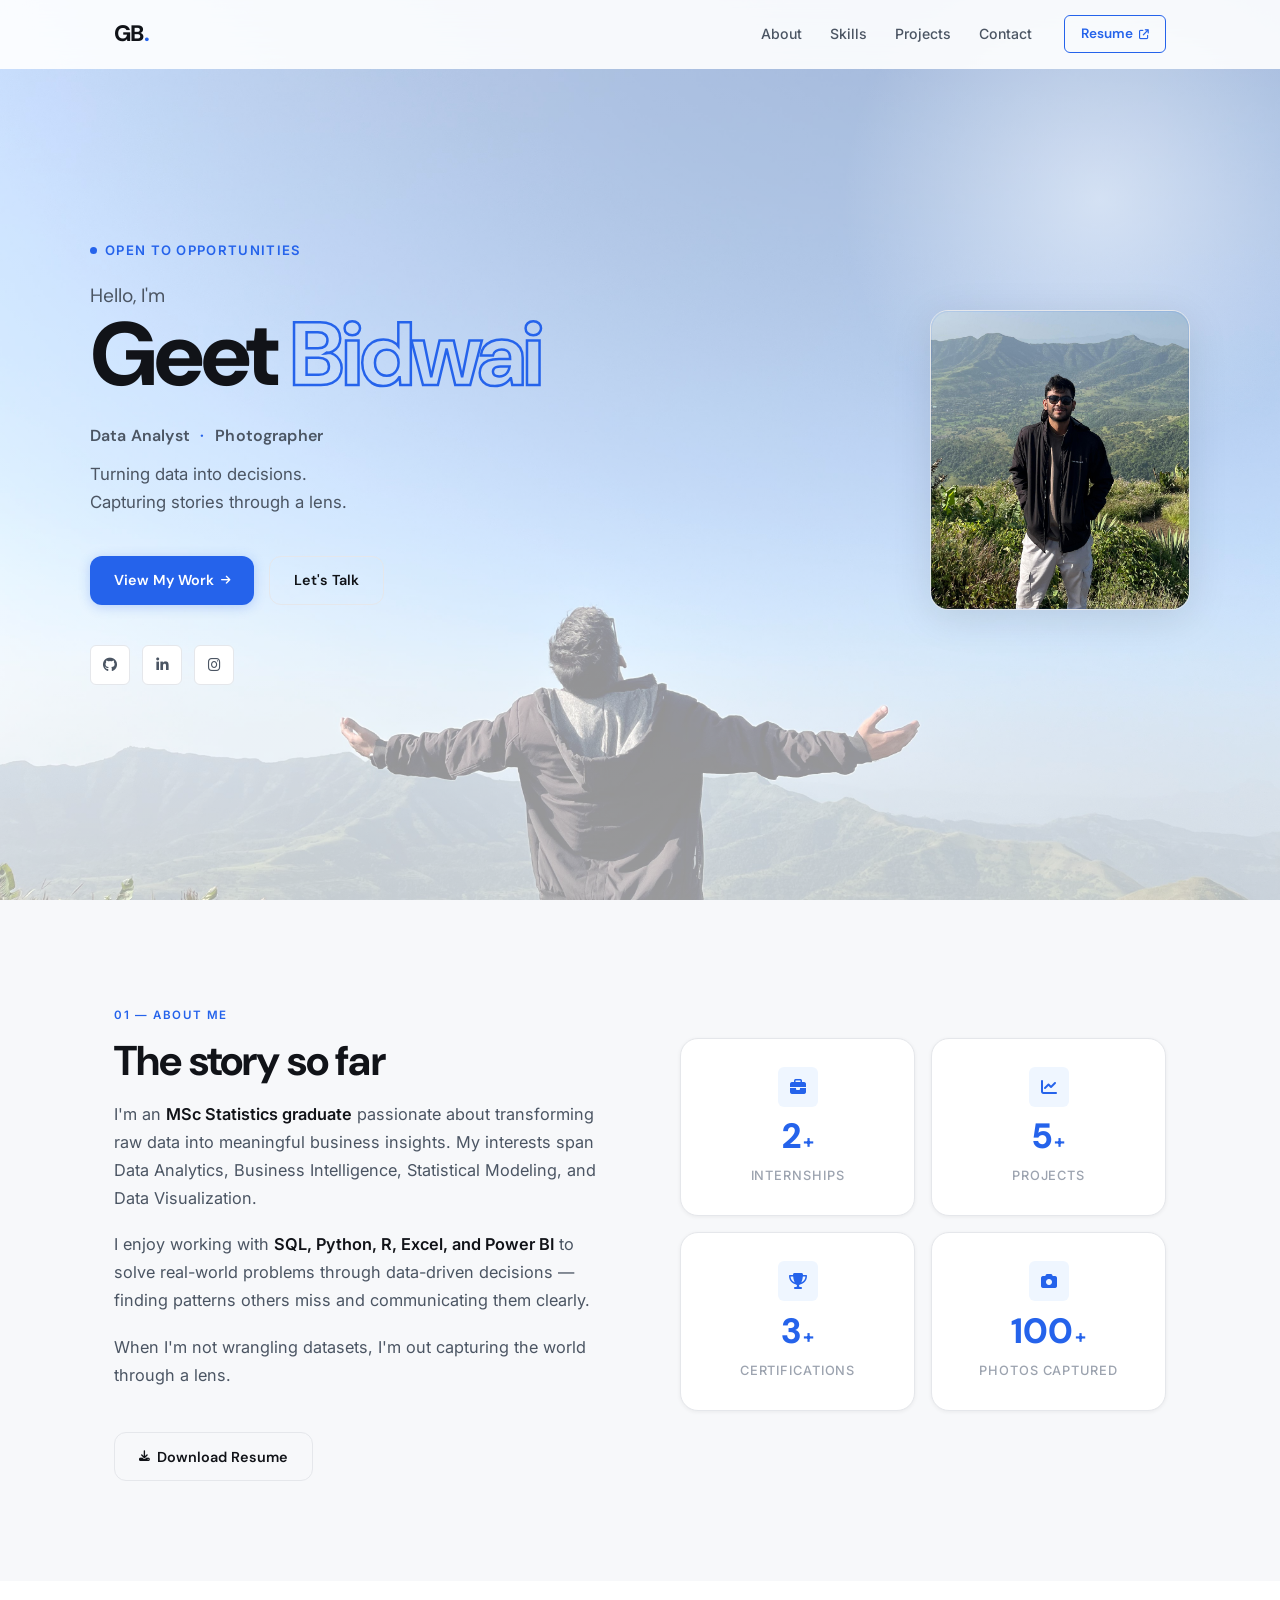
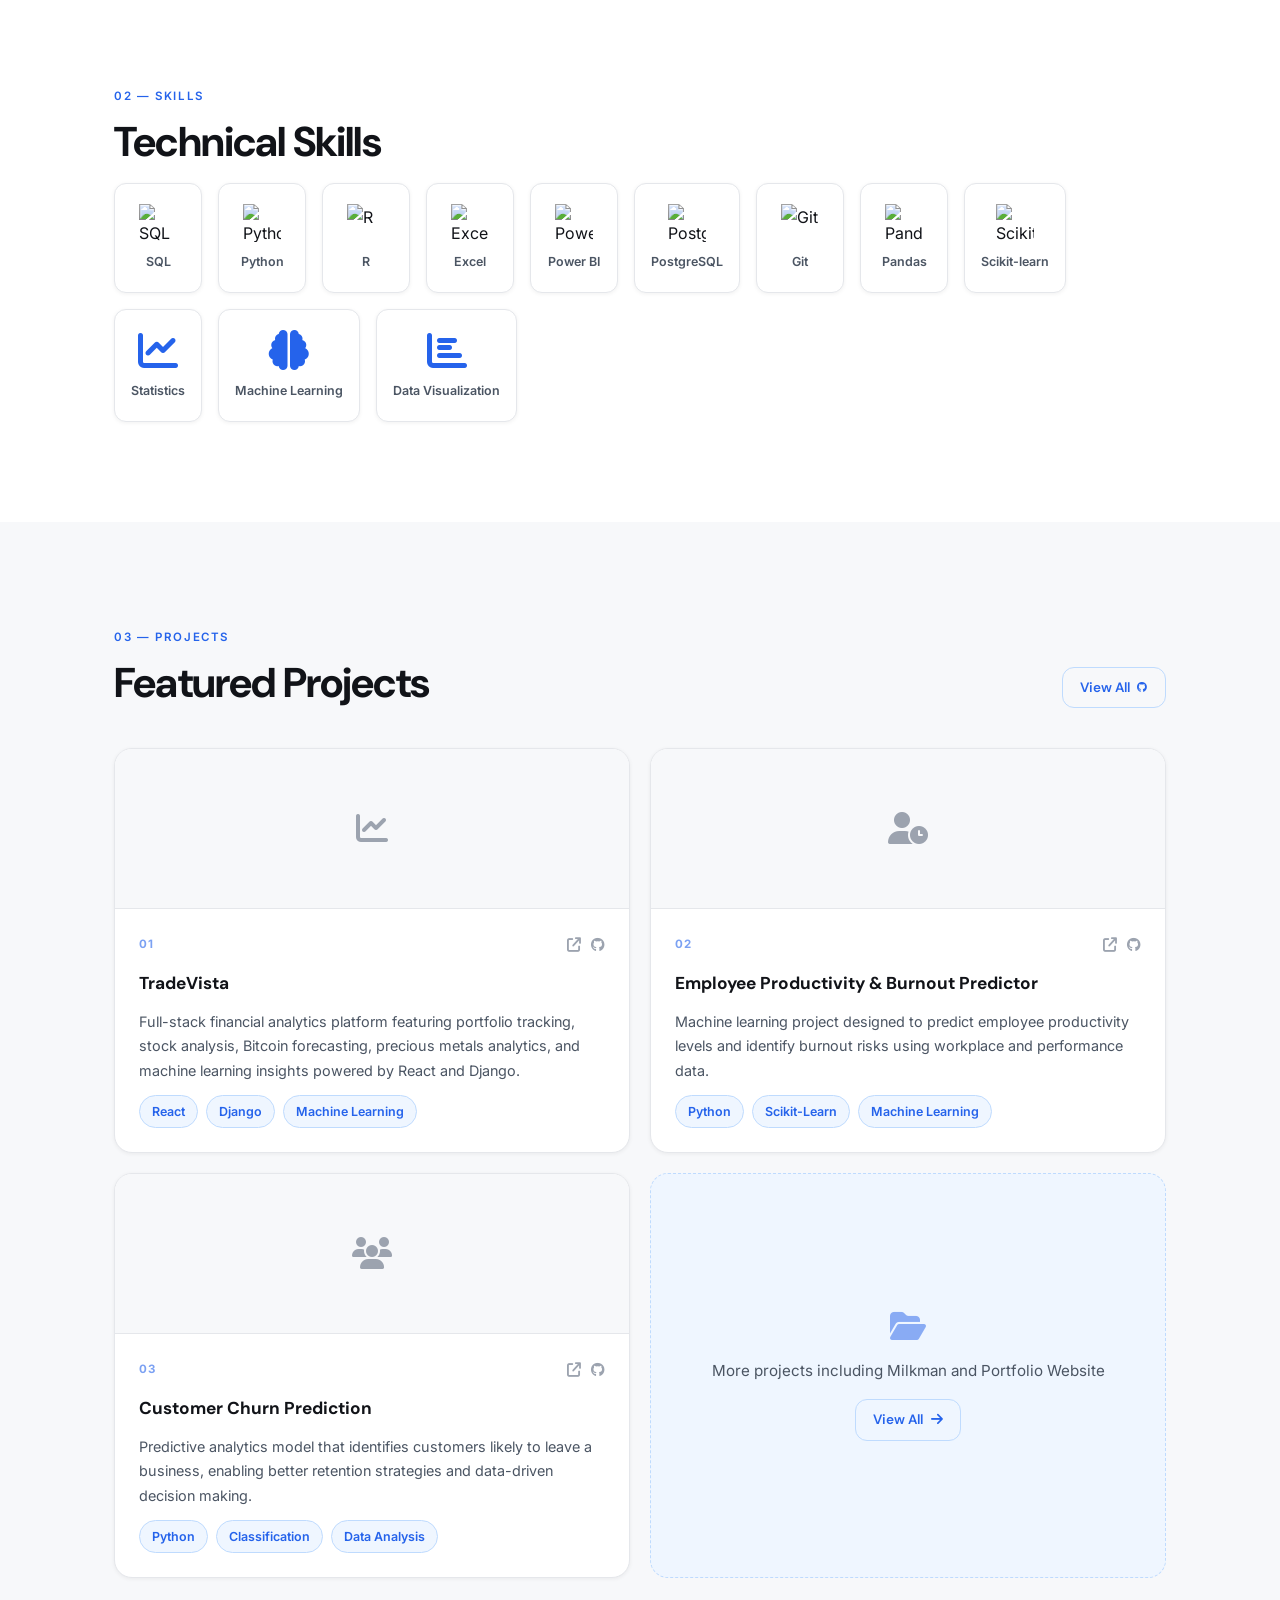
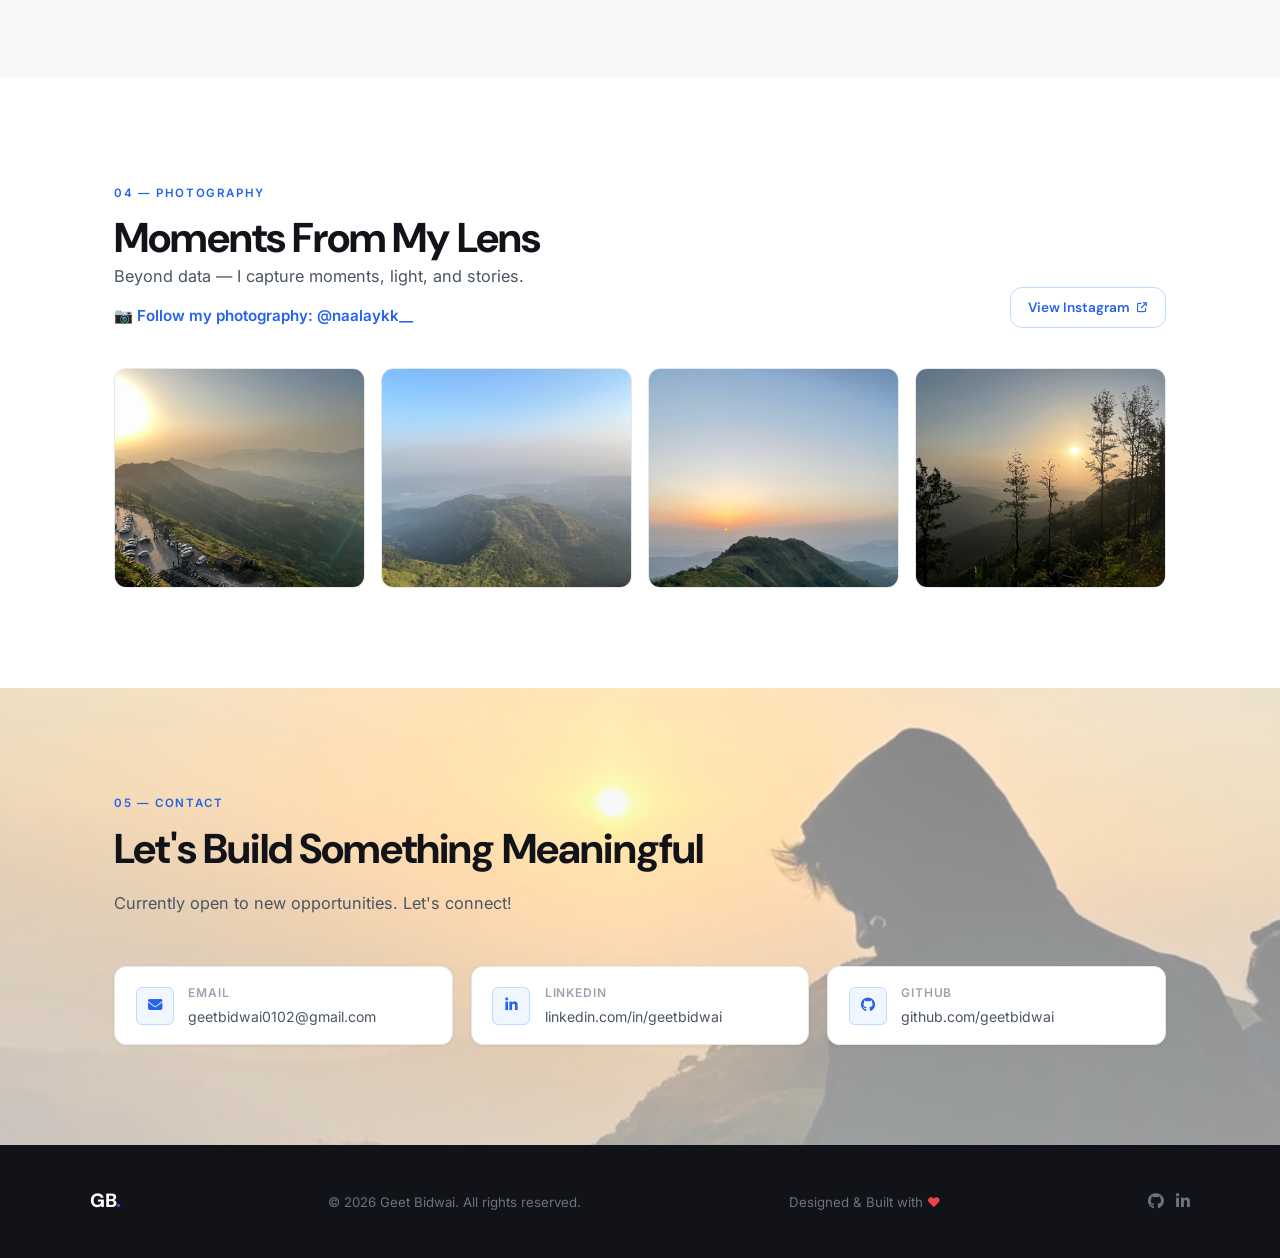
==== commit b224cb2d: "tradevista page" ====
--- a/index.html
+++ b/index.html
@@ -203,80 +203,115 @@
       </div>
       <div class="projects-grid">
 
+        <!-- TradeVista -->
         <article class="project-card reveal">
           <div class="project-card__thumb">
-            <img src="images/project1.png" alt="Sales Insights Dashboard"
-              onerror="this.parentElement.innerHTML='<i class=\'fas fa-chart-bar\'></i>'"/>
+            <i class="fas fa-chart-line"></i>
           </div>
           <div class="project-card__body">
             <div class="project-card__header">
               <div class="project-num">01</div>
               <div class="project-links">
-                <a href="#" aria-label="View project"><i class="fas fa-arrow-up-right-from-square"></i></a>
-                <a href="#" aria-label="GitHub"><i class="fab fa-github"></i></a>
+                <a href="projects/tradevista.html" aria-label="View project">
+                  <i class="fas fa-arrow-up-right-from-square"></i>
+                </a>
+                <a href="#" aria-label="GitHub">
+                  <i class="fab fa-github"></i>
+                </a>
               </div>
             </div>
-            <h3 class="project-title">Sales Insights Dashboard</h3>
-            <p class="project-desc">Interactive Power BI dashboard for analyzing sales performance across regions and categories.</p>
+
+            <h3 class="project-title">TradeVista</h3>
+
+            <p class="project-desc">
+              Full-stack financial analytics platform featuring portfolio
+              tracking, stock analysis, Bitcoin forecasting, precious metals
+              analytics, and machine learning insights powered by React and Django.
+            </p>
+
             <div class="project-tags">
-              <span class="tag">Power BI</span>
-              <span class="tag">DAX</span>
-              <span class="tag">Data Analysis</span>
+              <span class="tag">React</span>
+              <span class="tag">Django</span>
+              <span class="tag">Machine Learning</span>
             </div>
           </div>
         </article>
 
+        <!-- Employee Productivity -->
         <article class="project-card reveal">
           <div class="project-card__thumb">
-            <img src="images/project2.png" alt="Customer Segmentation"
-              onerror="this.parentElement.innerHTML='<i class=\'fas fa-users\'></i>'"/>
+            <i class="fas fa-user-clock"></i>
           </div>
           <div class="project-card__body">
             <div class="project-card__header">
               <div class="project-num">02</div>
               <div class="project-links">
-                <a href="#" aria-label="View project"><i class="fas fa-arrow-up-right-from-square"></i></a>
-                <a href="#" aria-label="GitHub"><i class="fab fa-github"></i></a>
+                <a href="projects/burnout-predictor.html" aria-label="View project">
+                  <i class="fas fa-arrow-up-right-from-square"></i>
+                </a>
+                <a href="#" aria-label="GitHub">
+                  <i class="fab fa-github"></i>
+                </a>
               </div>
             </div>
-            <h3 class="project-title">Customer Segmentation</h3>
-            <p class="project-desc">Customer segmentation using K-Means clustering to identify key customer groups.</p>
+
+            <h3 class="project-title">Employee Productivity & Burnout Predictor</h3>
+
+            <p class="project-desc">
+              Machine learning project designed to predict employee productivity
+              levels and identify burnout risks using workplace and performance data.
+            </p>
+
             <div class="project-tags">
               <span class="tag">Python</span>
-              <span class="tag">Scikit-learn</span>
-              <span class="tag">ML</span>
+              <span class="tag">Scikit-Learn</span>
+              <span class="tag">Machine Learning</span>
             </div>
           </div>
         </article>
 
+        <!-- Customer Churn -->
         <article class="project-card reveal">
           <div class="project-card__thumb">
-            <img src="images/project3.png" alt="Retail Database Analysis"
-              onerror="this.parentElement.innerHTML='<i class=\'fas fa-database\'></i>'"/>
+            <i class="fas fa-users"></i>
           </div>
           <div class="project-card__body">
             <div class="project-card__header">
               <div class="project-num">03</div>
               <div class="project-links">
-                <a href="#" aria-label="View project"><i class="fas fa-arrow-up-right-from-square"></i></a>
-                <a href="#" aria-label="GitHub"><i class="fab fa-github"></i></a>
+                <a href="projects/customer-churn.html" aria-label="View project">
+                  <i class="fas fa-arrow-up-right-from-square"></i>
+                </a>
+                <a href="#" aria-label="GitHub">
+                  <i class="fab fa-github"></i>
+                </a>
               </div>
             </div>
-            <h3 class="project-title">Retail Database Analysis</h3>
-            <p class="project-desc">SQL-based analysis of a retail database to extract meaningful business insights.</p>
+
+            <h3 class="project-title">Customer Churn Prediction</h3>
+
+            <p class="project-desc">
+              Predictive analytics model that identifies customers likely to leave
+              a business, enabling better retention strategies and data-driven
+              decision making.
+            </p>
+
             <div class="project-tags">
-              <span class="tag">SQL</span>
-              <span class="tag">MySQL</span>
+              <span class="tag">Python</span>
+              <span class="tag">Classification</span>
               <span class="tag">Data Analysis</span>
             </div>
           </div>
         </article>
 
+        <!-- More Projects -->
         <article class="project-card project-card--cta reveal">
           <div class="cta-card-inner">
             <i class="fas fa-folder-open cta-icon"></i>
-            <p>More projects on GitHub</p>
-            <a href="#" class="btn btn--ghost">View All <i class="fab fa-github fa-xs"></i></a>
+            <p>More projects including Milkman and Portfolio Website</p>
+            <a href="projects.html" class="btn btn--ghost">
+              View All <i class="fas fa-arrow-right"></i>
+            </a>
           </div>
         </article>
 
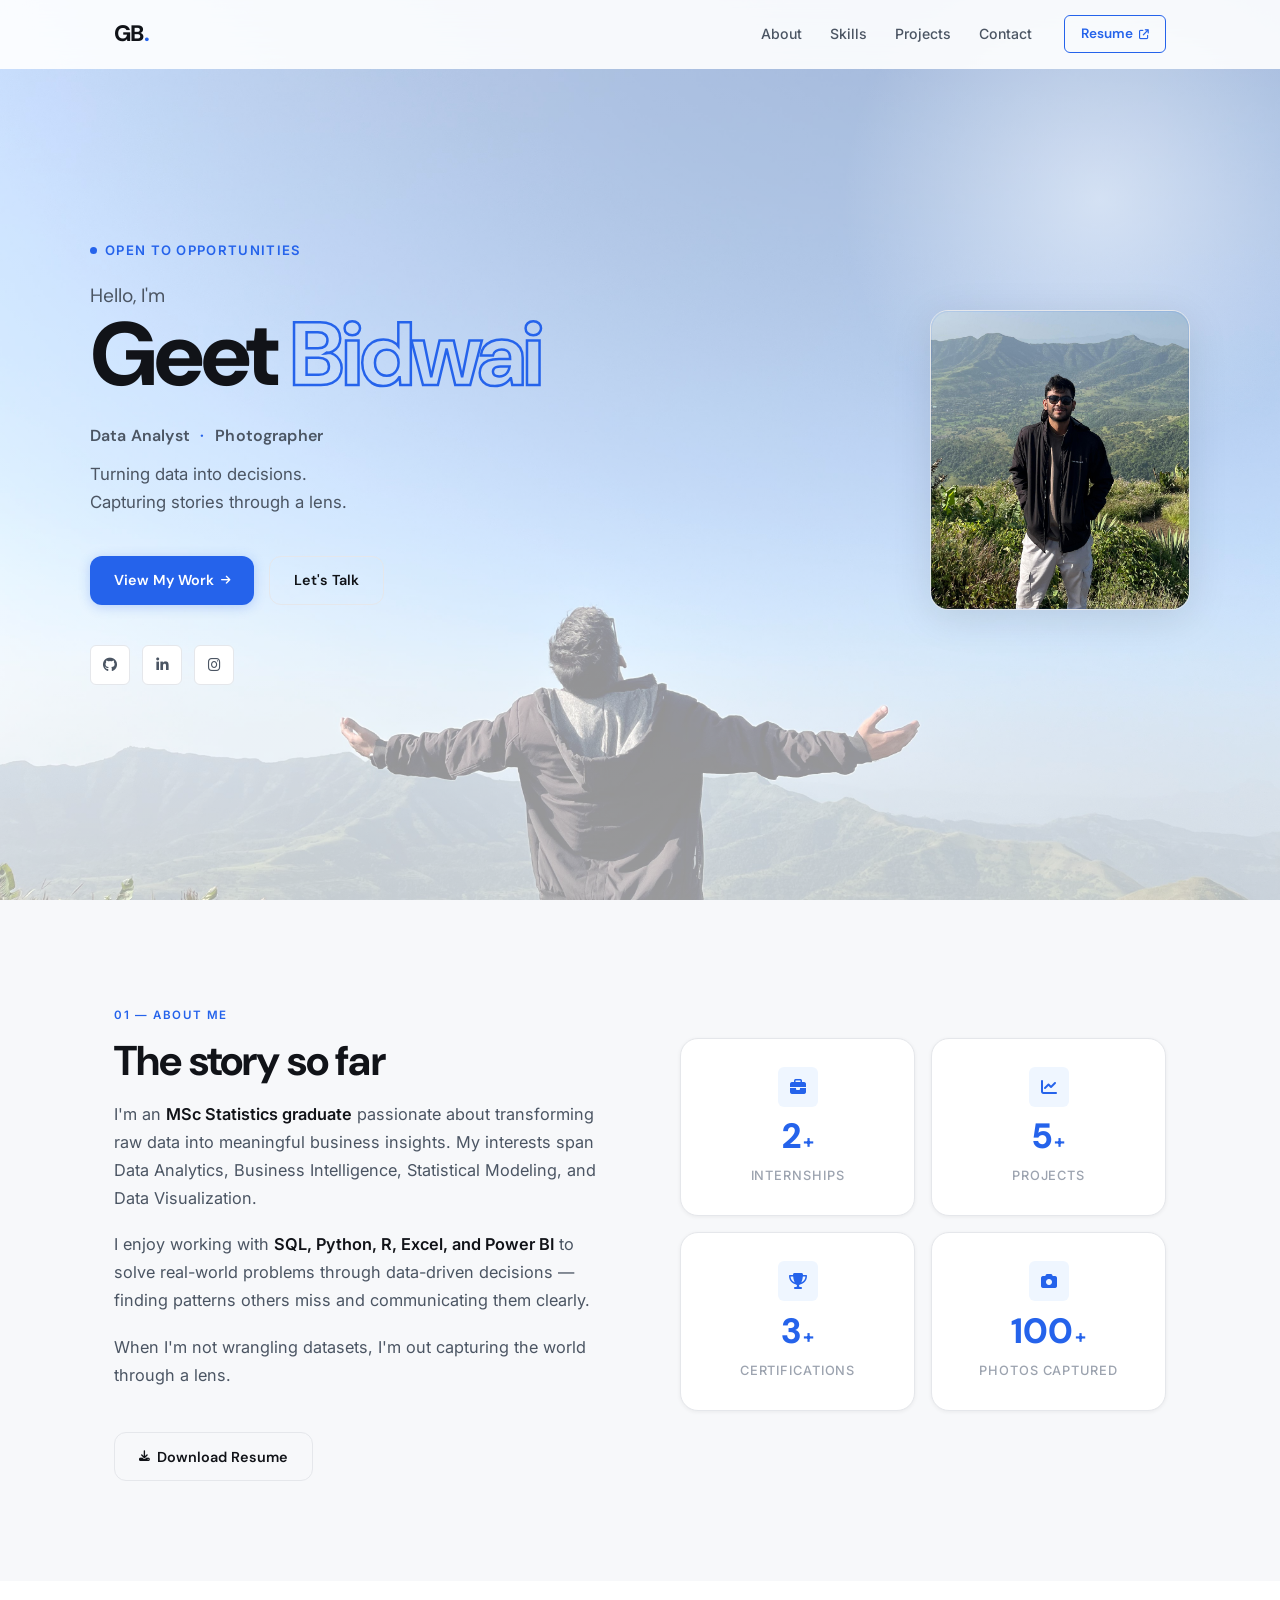
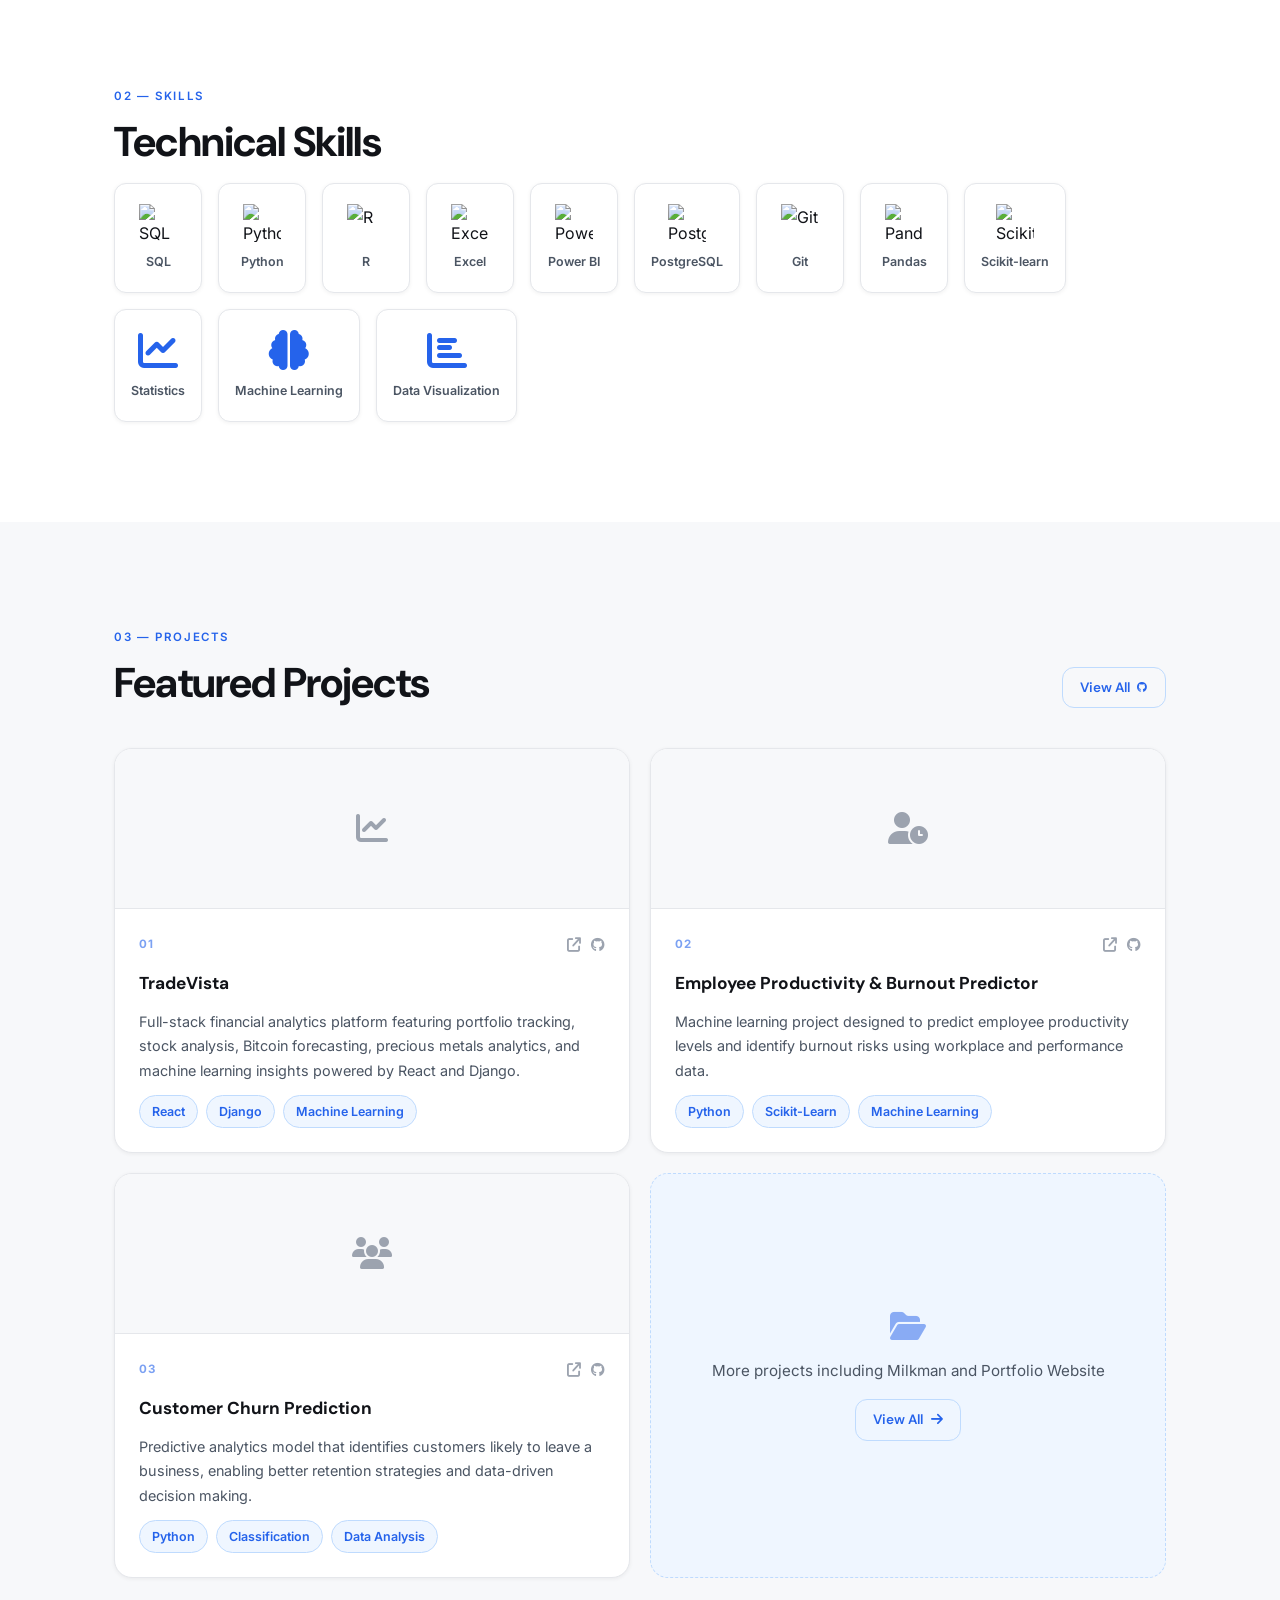
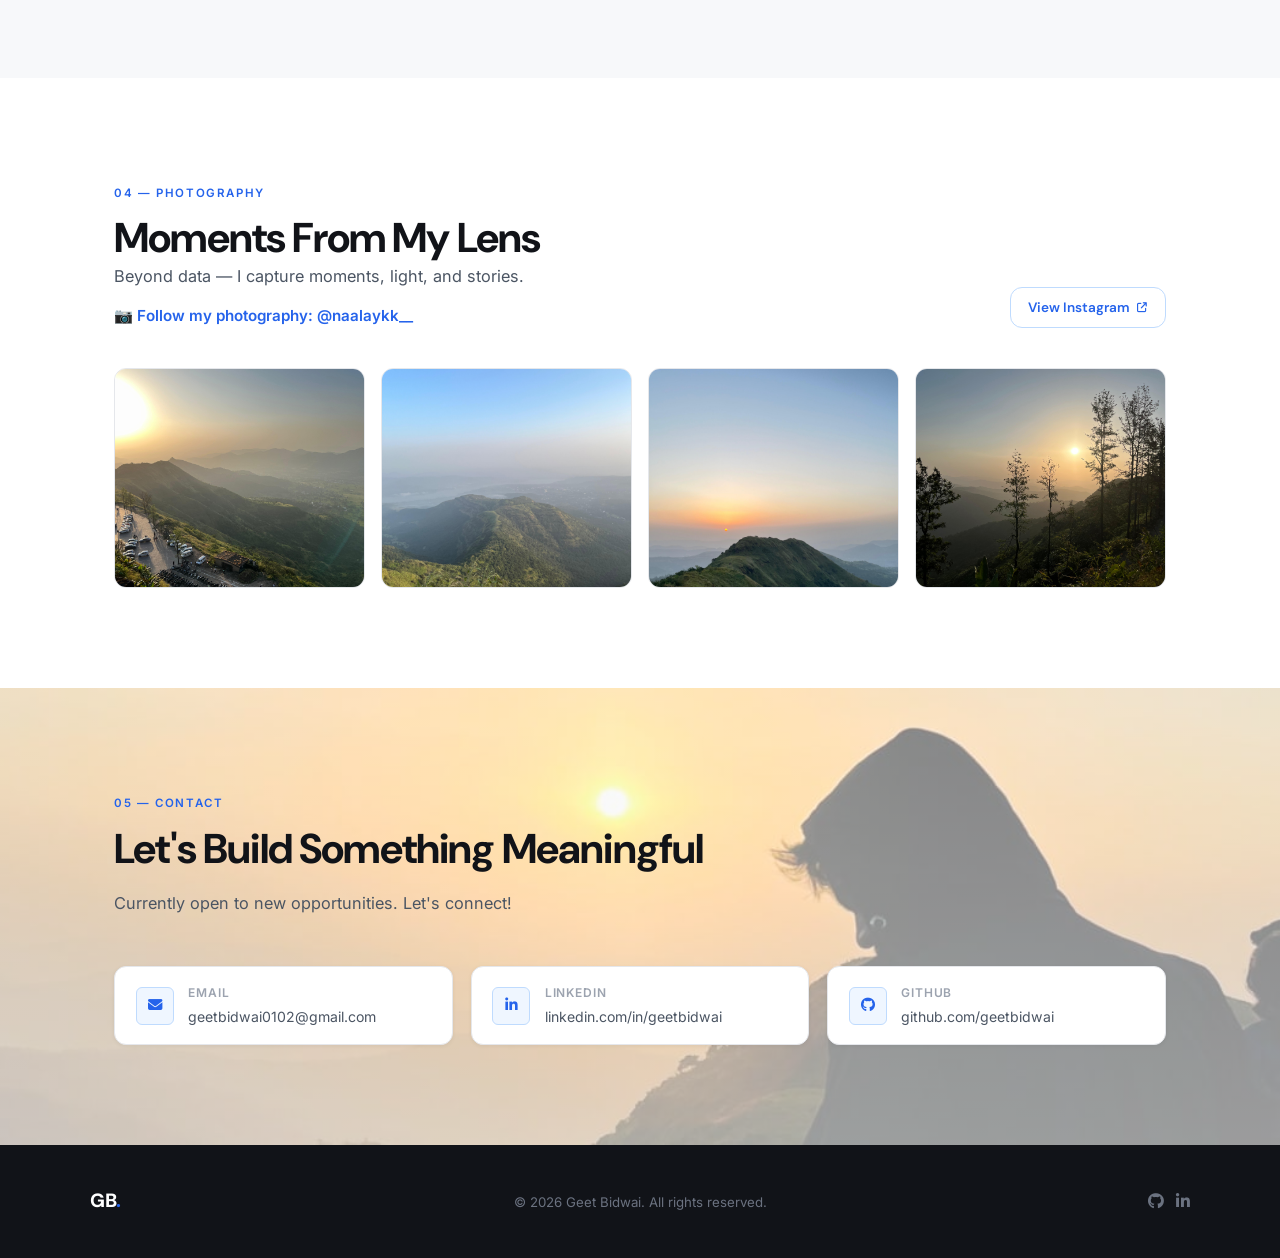
==== commit 33a0e700: "designed and build" ====
--- a/index.html
+++ b/index.html
@@ -391,8 +391,7 @@
   <footer class="footer">
     <div class="footer-inner">
       <span class="footer-logo">GB<span>.</span></span>
-      <p class="footer-copy">© 2026 Geet Bidwai. All rights reserved.</p>
-      <p class="footer-copy">Designed &amp; Built with <span style="color:#e44;">♥</span></p>
+      <p class="footer-copy">&copy; 2026 Geet Bidwai. All rights reserved.</p>
       <div class="footer-socials">
         <a href="https://github.com/geetbidwai" aria-label="GitHub"><i class="fab fa-github"></i></a>
         <a href="https://linkedin.com/in/geetbidwai" aria-label="LinkedIn"><i class="fab fa-linkedin-in"></i></a>
@@ -463,4 +462,4 @@
     });
   </script>
 </body>
-</html>+</html>
--- a/style.css
+++ b/style.css
@@ -706,10 +706,9 @@
 .footer-inner {
   max-width: 1100px;
   margin: 0 auto;
-  display: flex;
-  align-items: center;
-  justify-content: space-between;
-  flex-wrap: wrap;
+  display: grid;
+  grid-template-columns: 1fr auto 1fr;
+  align-items: center;
   gap: 1rem;
 }
 .footer-logo {
@@ -720,8 +719,18 @@
   letter-spacing: -0.02em;
 }
 .footer-logo span { color: var(--accent); }
-.footer-copy { font-size: 0.83rem; color: #6B7280; }
-.footer-socials { display: flex; gap: 0.75rem; }
+.footer-copy {
+  justify-self: center;
+  margin: 0;
+  font-size: 0.83rem;
+  color: #6B7280;
+  text-align: center;
+}
+.footer-socials {
+  justify-self: end;
+  display: flex;
+  gap: 0.75rem;
+}
 .footer-socials a {
   color: #6B7280;
   font-size: 1rem;
@@ -764,7 +773,11 @@
 
   .contact-info-row { flex-direction: column; }
 
-  .footer-inner { flex-direction: column; text-align: center; }
+  .footer-inner {
+    display: flex;
+    flex-direction: column;
+    text-align: center;
+  }
 }
 
 @media (max-width: 560px) {
@@ -807,4 +820,4 @@
     animation-duration: 0.01ms !important;
     transition-duration: 0.01ms !important;
   }
-}+}
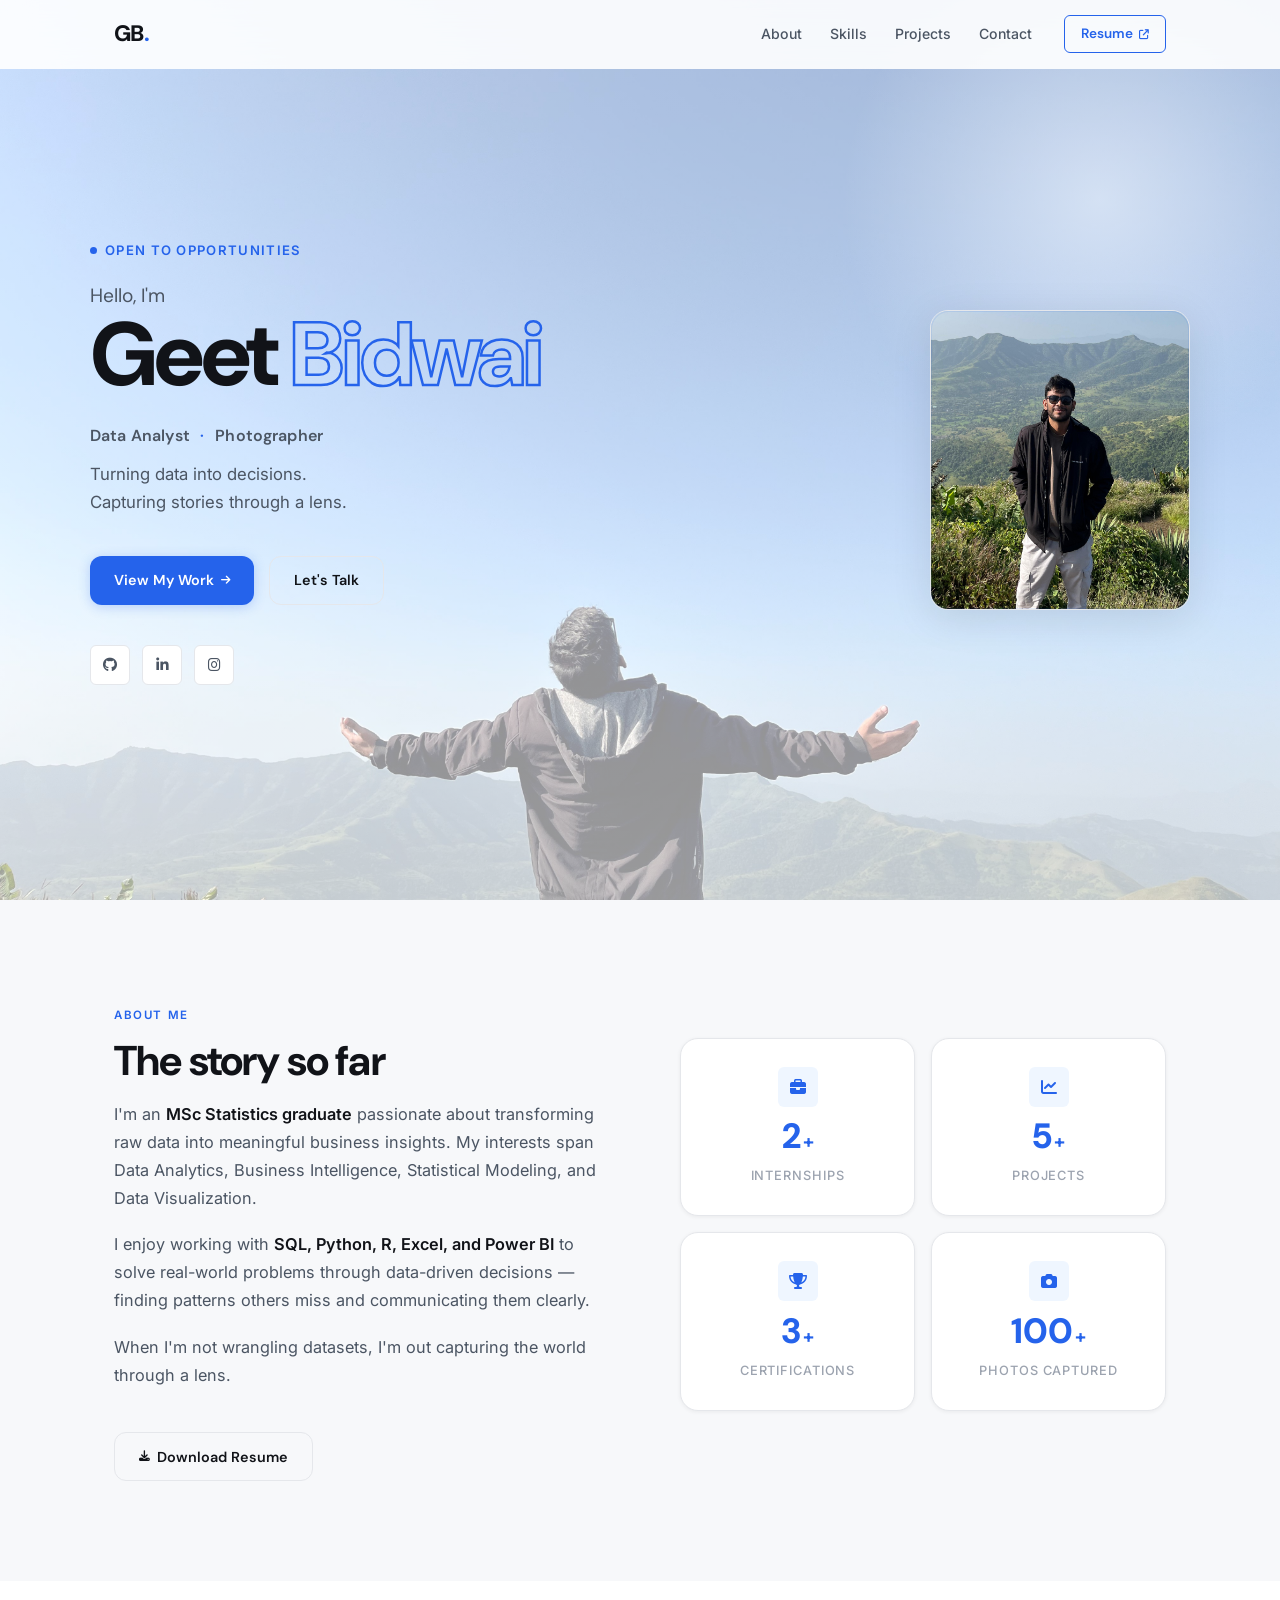
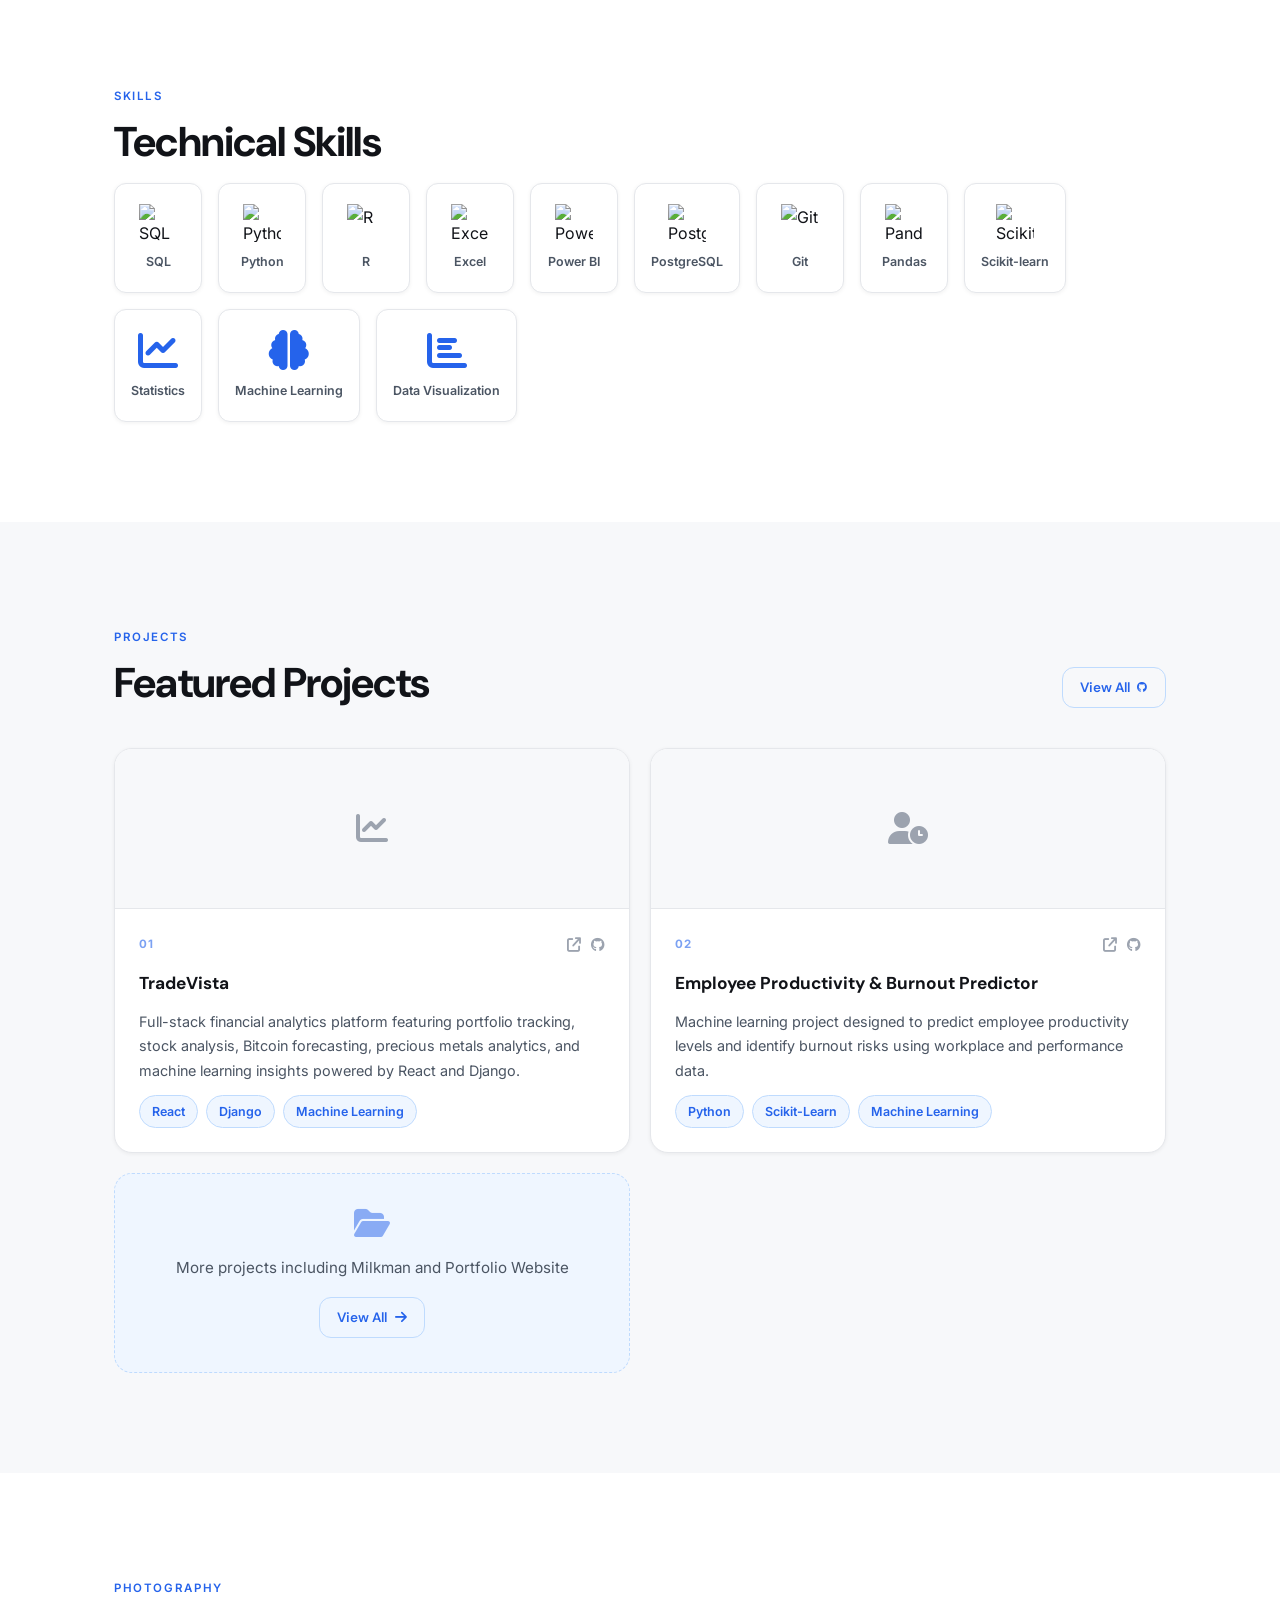
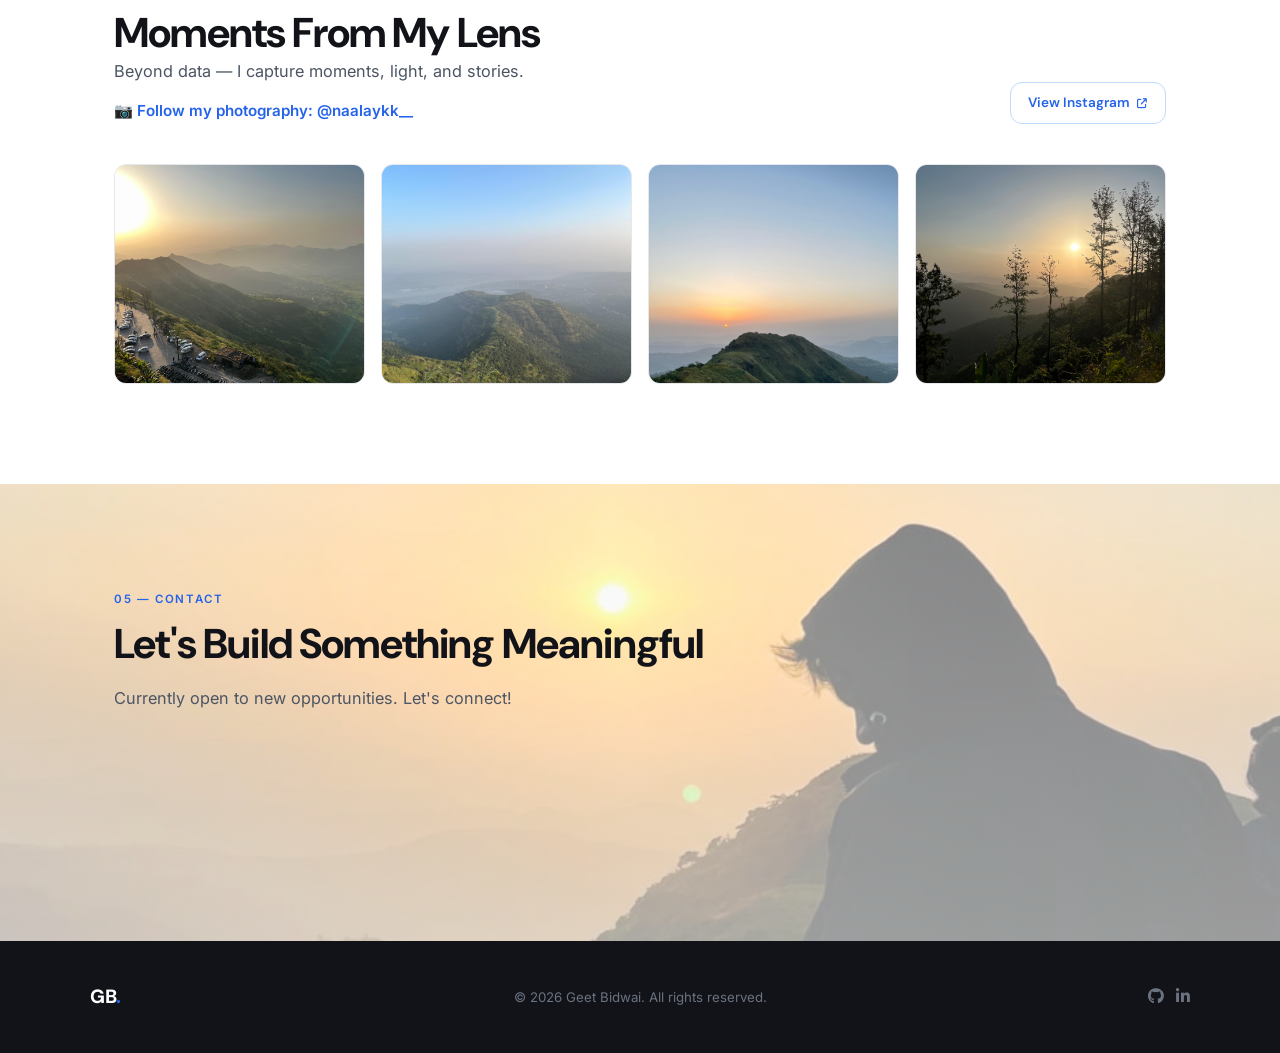
==== commit 60c20763: "project 2" ====
--- a/index.html
+++ b/index.html
@@ -74,7 +74,7 @@
   <!-- ═══ ABOUT ═══ -->
   <section class="section section--alt" id="about">
     <div class="container">
-      <div class="section-eyebrow">01 — About Me</div>
+      <div class="section-eyebrow">About Me</div>
       <div class="about-grid">
         <div class="about-bio reveal">
           <h2 class="section-title">The story so far</h2>
@@ -123,7 +123,7 @@
   <section class="section" id="skills">
     <div class="container">
 
-      <div class="section-eyebrow">02 — Skills</div>
+      <div class="section-eyebrow">Skills</div>
       <h2 class="section-title">Technical Skills</h2>
 
       <div class="skills-icon-grid reveal">
@@ -196,7 +196,7 @@
   <!-- ═══ PROJECTS ═══ -->
   <section class="section section--alt" id="projects">
     <div class="container">
-      <div class="section-eyebrow">03 — Projects</div>
+      <div class="section-eyebrow">Projects</div>
       <div class="projects-header">
         <h2 class="section-title">Featured Projects</h2>
         <a href="#" class="btn btn--ghost">View All <i class="fab fa-github fa-xs"></i></a>
@@ -270,39 +270,6 @@
           </div>
         </article>
 
-        <!-- Customer Churn -->
-        <article class="project-card reveal">
-          <div class="project-card__thumb">
-            <i class="fas fa-users"></i>
-          </div>
-          <div class="project-card__body">
-            <div class="project-card__header">
-              <div class="project-num">03</div>
-              <div class="project-links">
-                <a href="projects/customer-churn.html" aria-label="View project">
-                  <i class="fas fa-arrow-up-right-from-square"></i>
-                </a>
-                <a href="#" aria-label="GitHub">
-                  <i class="fab fa-github"></i>
-                </a>
-              </div>
-            </div>
-
-            <h3 class="project-title">Customer Churn Prediction</h3>
-
-            <p class="project-desc">
-              Predictive analytics model that identifies customers likely to leave
-              a business, enabling better retention strategies and data-driven
-              decision making.
-            </p>
-
-            <div class="project-tags">
-              <span class="tag">Python</span>
-              <span class="tag">Classification</span>
-              <span class="tag">Data Analysis</span>
-            </div>
-          </div>
-        </article>
 
         <!-- More Projects -->
         <article class="project-card project-card--cta reveal">
@@ -322,7 +289,7 @@
   <!-- ═══ PHOTOGRAPHY ═══ -->
   <section class="section" id="photography">
     <div class="container">
-      <div class="section-eyebrow">04 — Photography</div>
+      <div class="section-eyebrow">Photography</div>
 
       <div class="photography-header">
         <div>
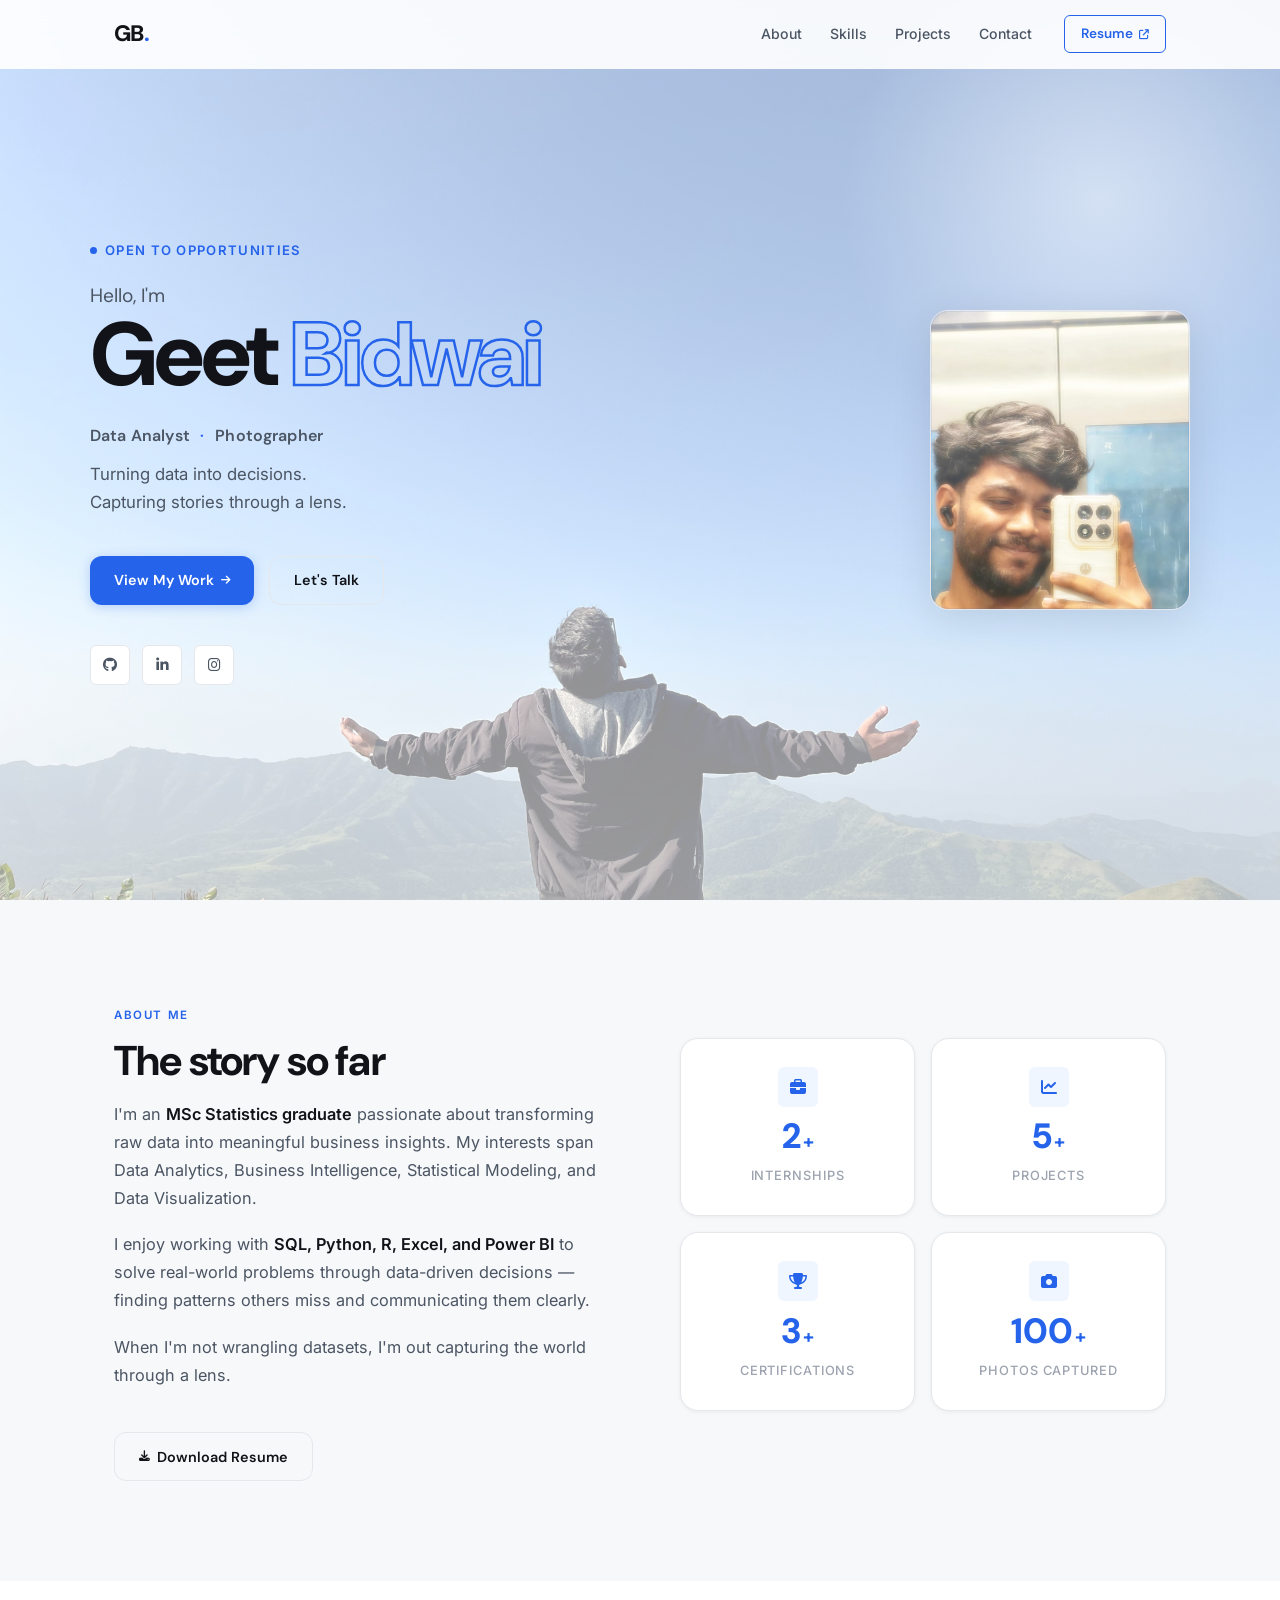
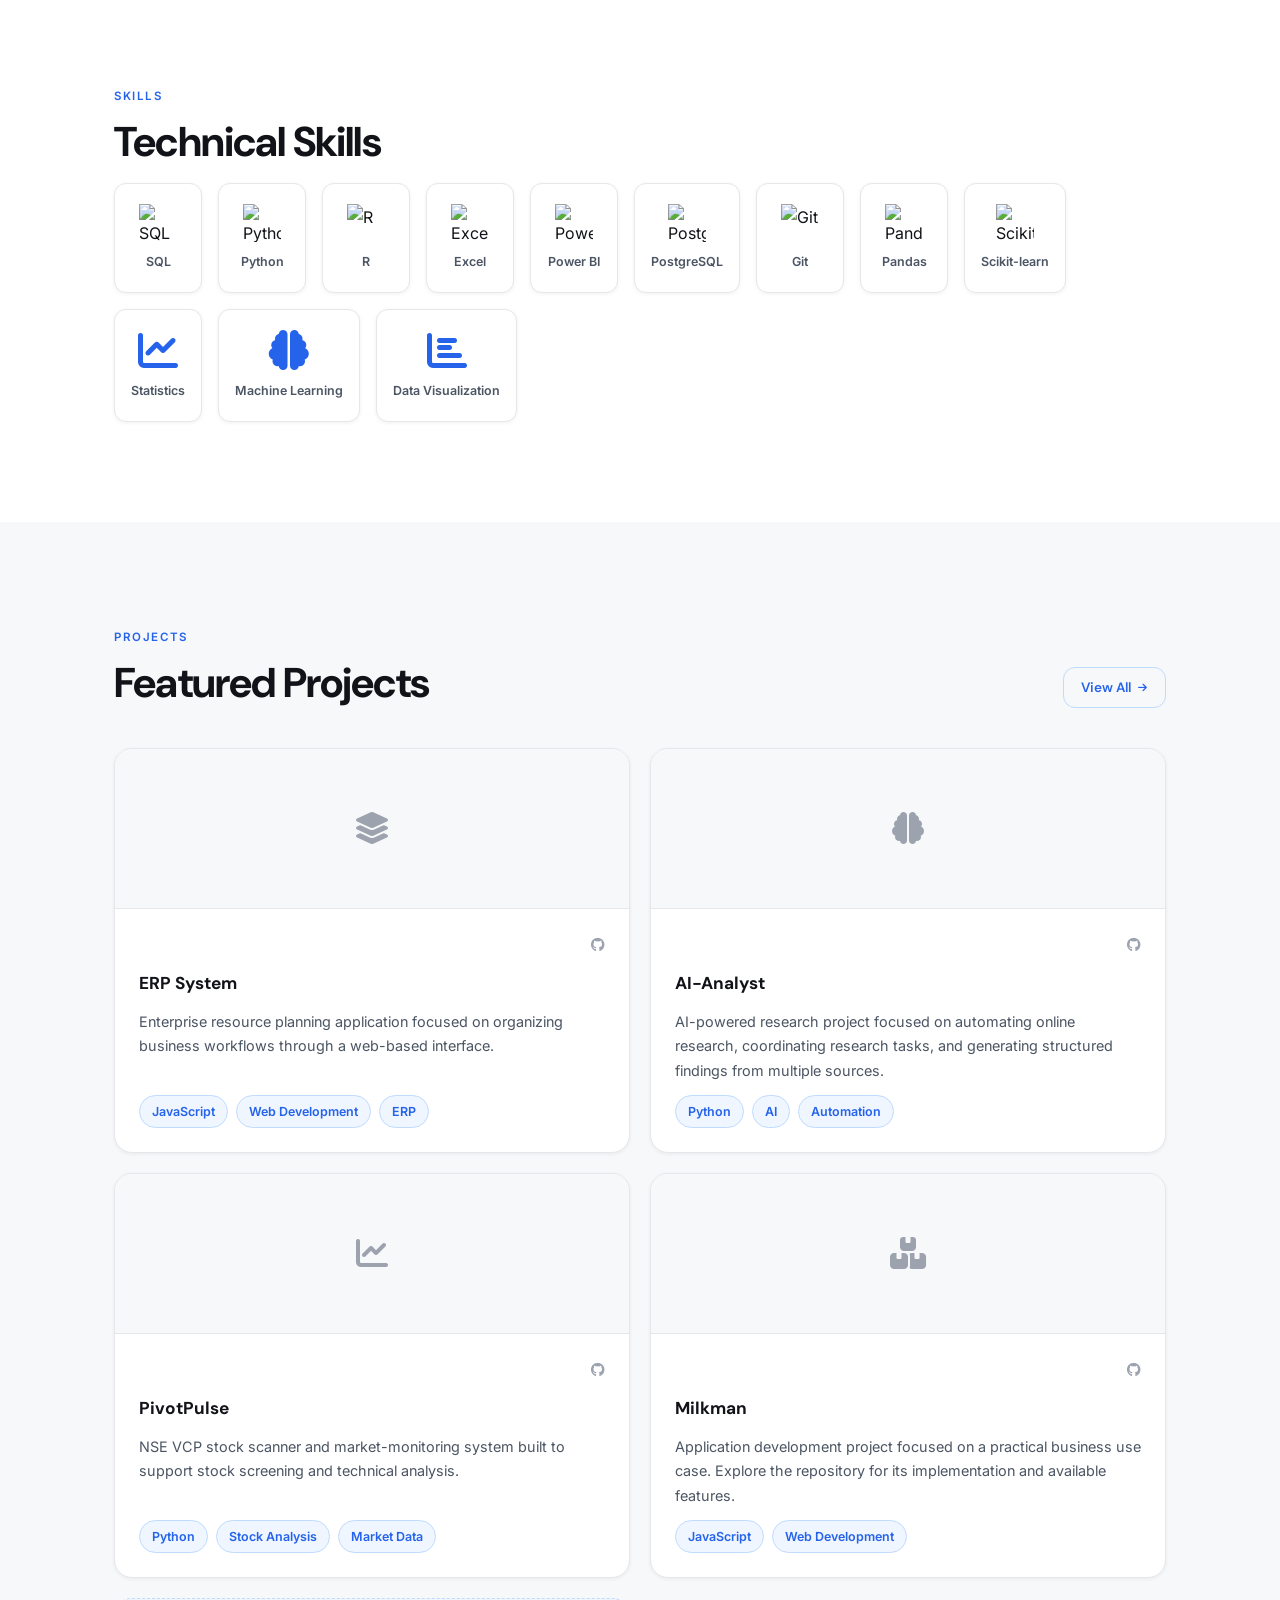
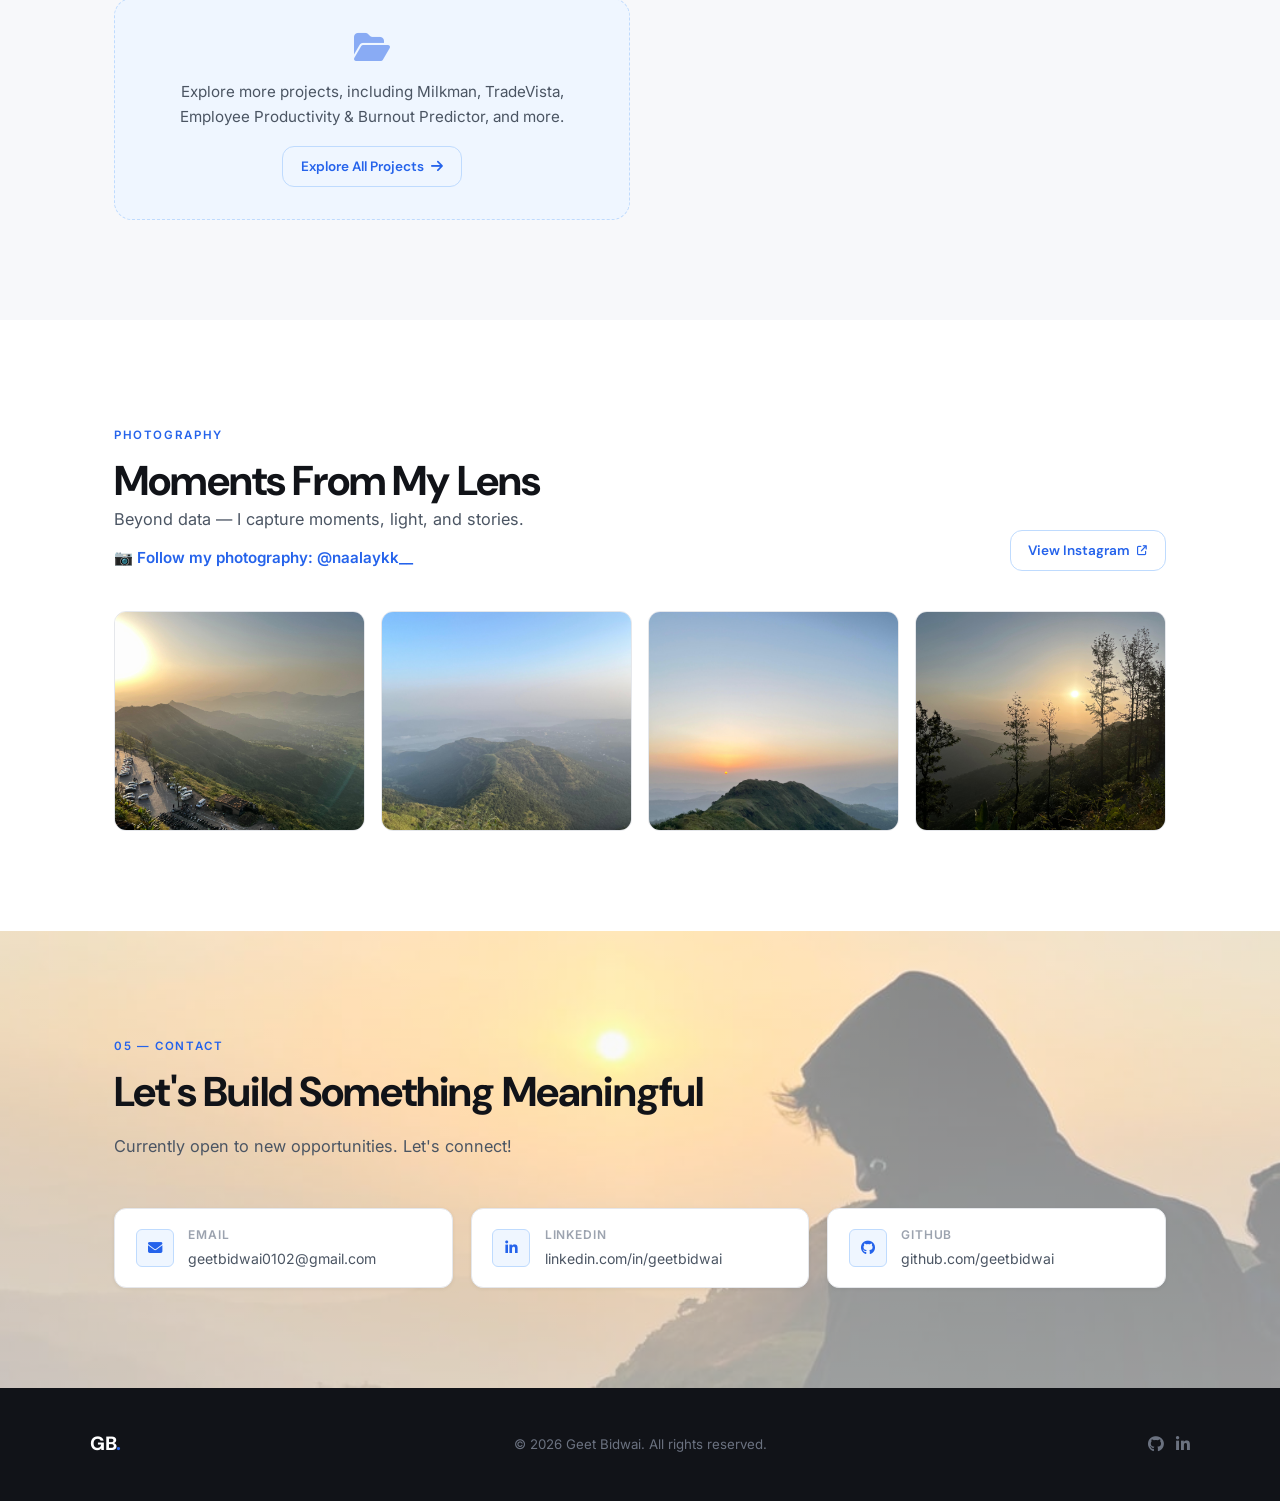
==== commit b285ff4d: "project view updated" ====
--- a/index.html
+++ b/index.html
@@ -193,91 +193,178 @@
     </div>
   </section>
 
-  <!-- ═══ PROJECTS ═══ -->
+   <!-- ═══ PROJECTS ═══ -->
   <section class="section section--alt" id="projects">
     <div class="container">
+
       <div class="section-eyebrow">Projects</div>
+
       <div class="projects-header">
         <h2 class="section-title">Featured Projects</h2>
-        <a href="#" class="btn btn--ghost">View All <i class="fab fa-github fa-xs"></i></a>
-      </div>
+        <a href="projects.html" class="btn btn--ghost">
+          View All <i class="fas fa-arrow-right fa-xs"></i>
+        </a>
+      </div>
+
       <div class="projects-grid">
 
-        <!-- TradeVista -->
+        <!-- ERP -->
+        <article class="project-card reveal">
+          <div class="project-card__thumb">
+            <i class="fas fa-layer-group"></i>
+          </div>
+
+          <div class="project-card__body">
+            <div class="project-card__header">
+              <div class="project-num"></div>
+              <div class="project-links">
+                <a href="https://github.com/geetbidwai/ERP"
+                   target="_blank" rel="noopener noreferrer"
+                   aria-label="View ERP on GitHub">
+                  <i class="fab fa-github"></i>
+                </a>
+              </div>
+            </div>
+
+            <h3 class="project-title">
+              <a href="projects/erp.html">ERP System</a>
+            </h3>
+
+            <p class="project-desc">
+              Enterprise resource planning application focused on
+              organizing business workflows through a web-based interface.
+            </p>
+
+            <div class="project-tags">
+              <span class="tag">JavaScript</span>
+              <span class="tag">Web Development</span>
+              <span class="tag">ERP</span>
+            </div>
+          </div>
+        </article>
+
+        <!-- AI-Analyst -->
+        <article class="project-card reveal">
+          <div class="project-card__thumb">
+            <i class="fas fa-brain"></i>
+          </div>
+
+          <div class="project-card__body">
+            <div class="project-card__header">
+              <div class="project-num"></div>
+              <div class="project-links">
+                <a href="https://github.com/geetbidwai/AI-Analyst"
+                   target="_blank" rel="noopener noreferrer"
+                   aria-label="View AI-Analyst on GitHub">
+                  <i class="fab fa-github"></i>
+                </a>
+              </div>
+            </div>
+
+            <h3 class="project-title">
+              <a href="projects/ai-analyst.html">AI-Analyst</a>
+            </h3>
+
+            <p class="project-desc">
+              AI-powered research project focused on automating online
+              research, coordinating research tasks, and generating
+              structured findings from multiple sources.
+            </p>
+
+            <div class="project-tags">
+              <span class="tag">Python</span>
+              <span class="tag">AI</span>
+              <span class="tag">Automation</span>
+            </div>
+          </div>
+        </article>
+
+        <!-- PivotPulse -->
         <article class="project-card reveal">
           <div class="project-card__thumb">
             <i class="fas fa-chart-line"></i>
           </div>
+
           <div class="project-card__body">
             <div class="project-card__header">
-              <div class="project-num">01</div>
+              <div class="project-num"></div>
               <div class="project-links">
-                <a href="projects/tradevista.html" aria-label="View project">
-                  <i class="fas fa-arrow-up-right-from-square"></i>
-                </a>
-                <a href="#" aria-label="GitHub">
+                <a href="https://github.com/geetbidwai/PivotPulse"
+                   target="_blank" rel="noopener noreferrer"
+                   aria-label="View PivotPulse on GitHub">
                   <i class="fab fa-github"></i>
                 </a>
               </div>
             </div>
 
-            <h3 class="project-title">TradeVista</h3>
+            <h3 class="project-title">
+              <a href="projects/pivotpulse.html">PivotPulse</a>
+            </h3>
 
             <p class="project-desc">
-              Full-stack financial analytics platform featuring portfolio
-              tracking, stock analysis, Bitcoin forecasting, precious metals
-              analytics, and machine learning insights powered by React and Django.
+              NSE VCP stock scanner and market-monitoring system
+              built to support stock screening and technical analysis.
             </p>
 
             <div class="project-tags">
-              <span class="tag">React</span>
-              <span class="tag">Django</span>
-              <span class="tag">Machine Learning</span>
+              <span class="tag">Python</span>
+              <span class="tag">Stock Analysis</span>
+              <span class="tag">Market Data</span>
             </div>
           </div>
         </article>
 
-        <!-- Employee Productivity -->
+        <!-- Milkman -->
         <article class="project-card reveal">
           <div class="project-card__thumb">
-            <i class="fas fa-user-clock"></i>
-          </div>
+            <i class="fas fa-boxes-stacked"></i>
+          </div>
+
           <div class="project-card__body">
             <div class="project-card__header">
-              <div class="project-num">02</div>
+              <div class="project-num"></div>
               <div class="project-links">
-                <a href="projects/burnout-predictor.html" aria-label="View project">
-                  <i class="fas fa-arrow-up-right-from-square"></i>
-                </a>
-                <a href="#" aria-label="GitHub">
+                <a href="https://github.com/geetbidwai/Milkman"
+                   target="_blank" rel="noopener noreferrer"
+                   aria-label="View Milkman on GitHub">
                   <i class="fab fa-github"></i>
                 </a>
               </div>
             </div>
 
-            <h3 class="project-title">Employee Productivity & Burnout Predictor</h3>
+            <h3 class="project-title">
+              <a href="projects/milkman.html">Milkman</a>
+            </h3>
 
             <p class="project-desc">
-              Machine learning project designed to predict employee productivity
-              levels and identify burnout risks using workplace and performance data.
+              Application development project focused on a practical
+              business use case. Explore the repository for its
+              implementation and available features.
             </p>
 
             <div class="project-tags">
-              <span class="tag">Python</span>
-              <span class="tag">Scikit-Learn</span>
-              <span class="tag">Machine Learning</span>
+              <span class="tag">JavaScript</span>
+              <span class="tag">Web Development</span>
             </div>
           </div>
         </article>
-
 
         <!-- More Projects -->
         <article class="project-card project-card--cta reveal">
           <div class="cta-card-inner">
             <i class="fas fa-folder-open cta-icon"></i>
-            <p>More projects including Milkman and Portfolio Website</p>
-            <a href="projects.html" class="btn btn--ghost">
-              View All <i class="fas fa-arrow-right"></i>
+
+            <p>
+              Explore more projects, including Milkman, TradeVista,
+              Employee Productivity & Burnout Predictor, and more.
+            </p>
+
+            <a href="https://github.com/geetbidwai"
+              target="_blank"
+              rel="noopener noreferrer"
+              class="btn btn--ghost">
+              Explore All Projects
+              <i class="fas fa-arrow-right"></i>
             </a>
           </div>
         </article>
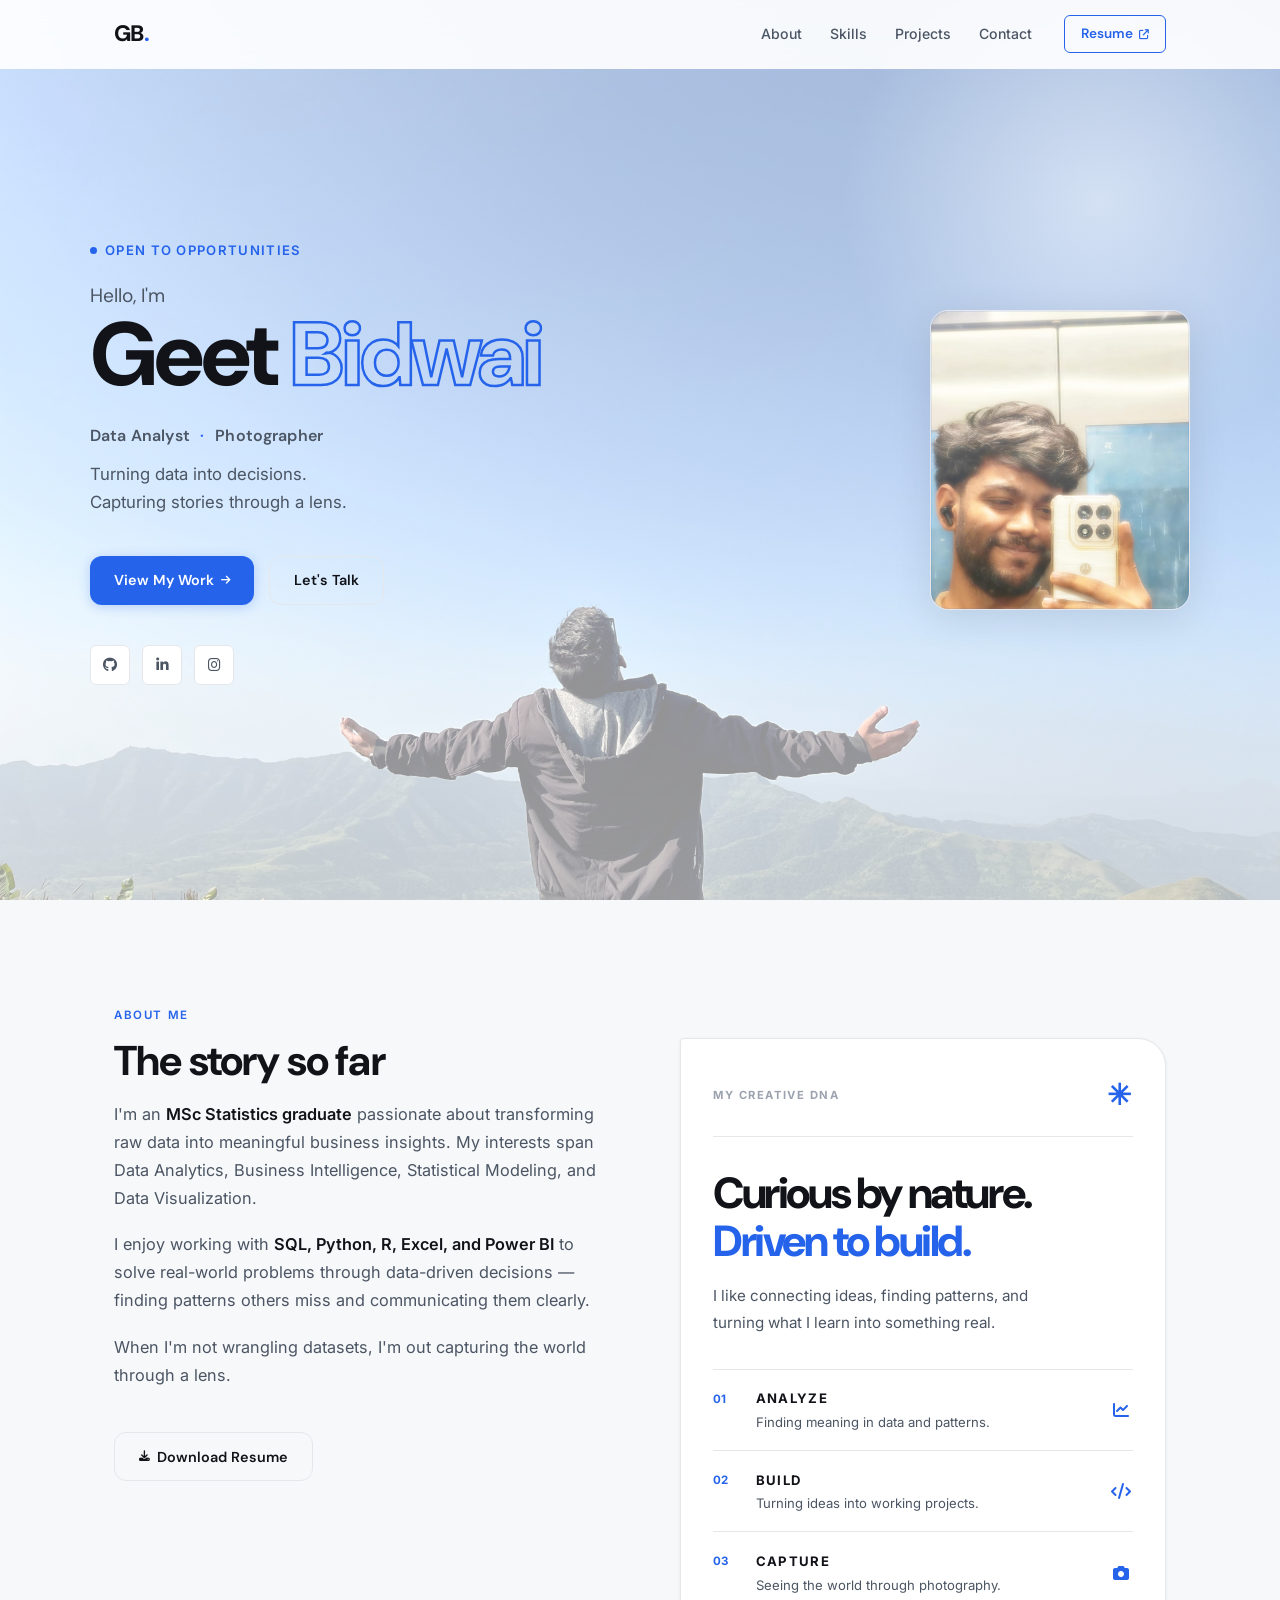
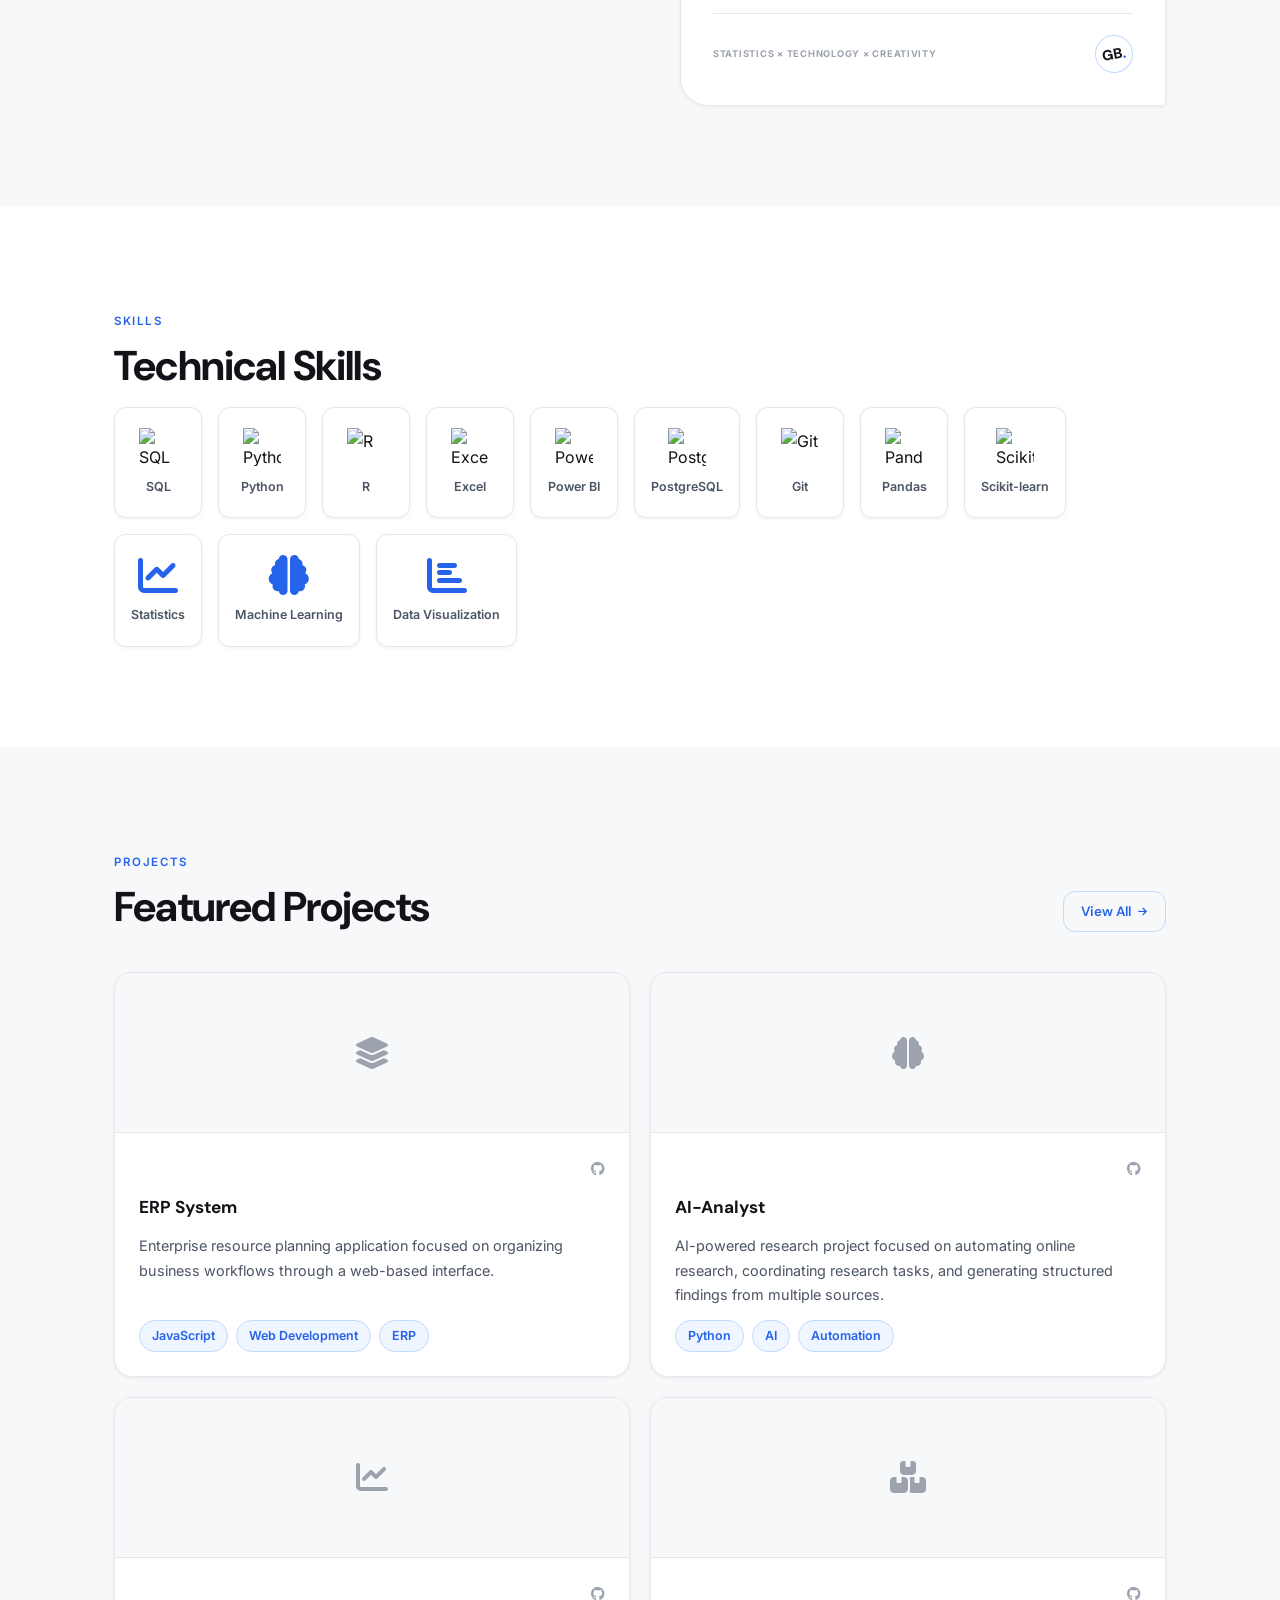
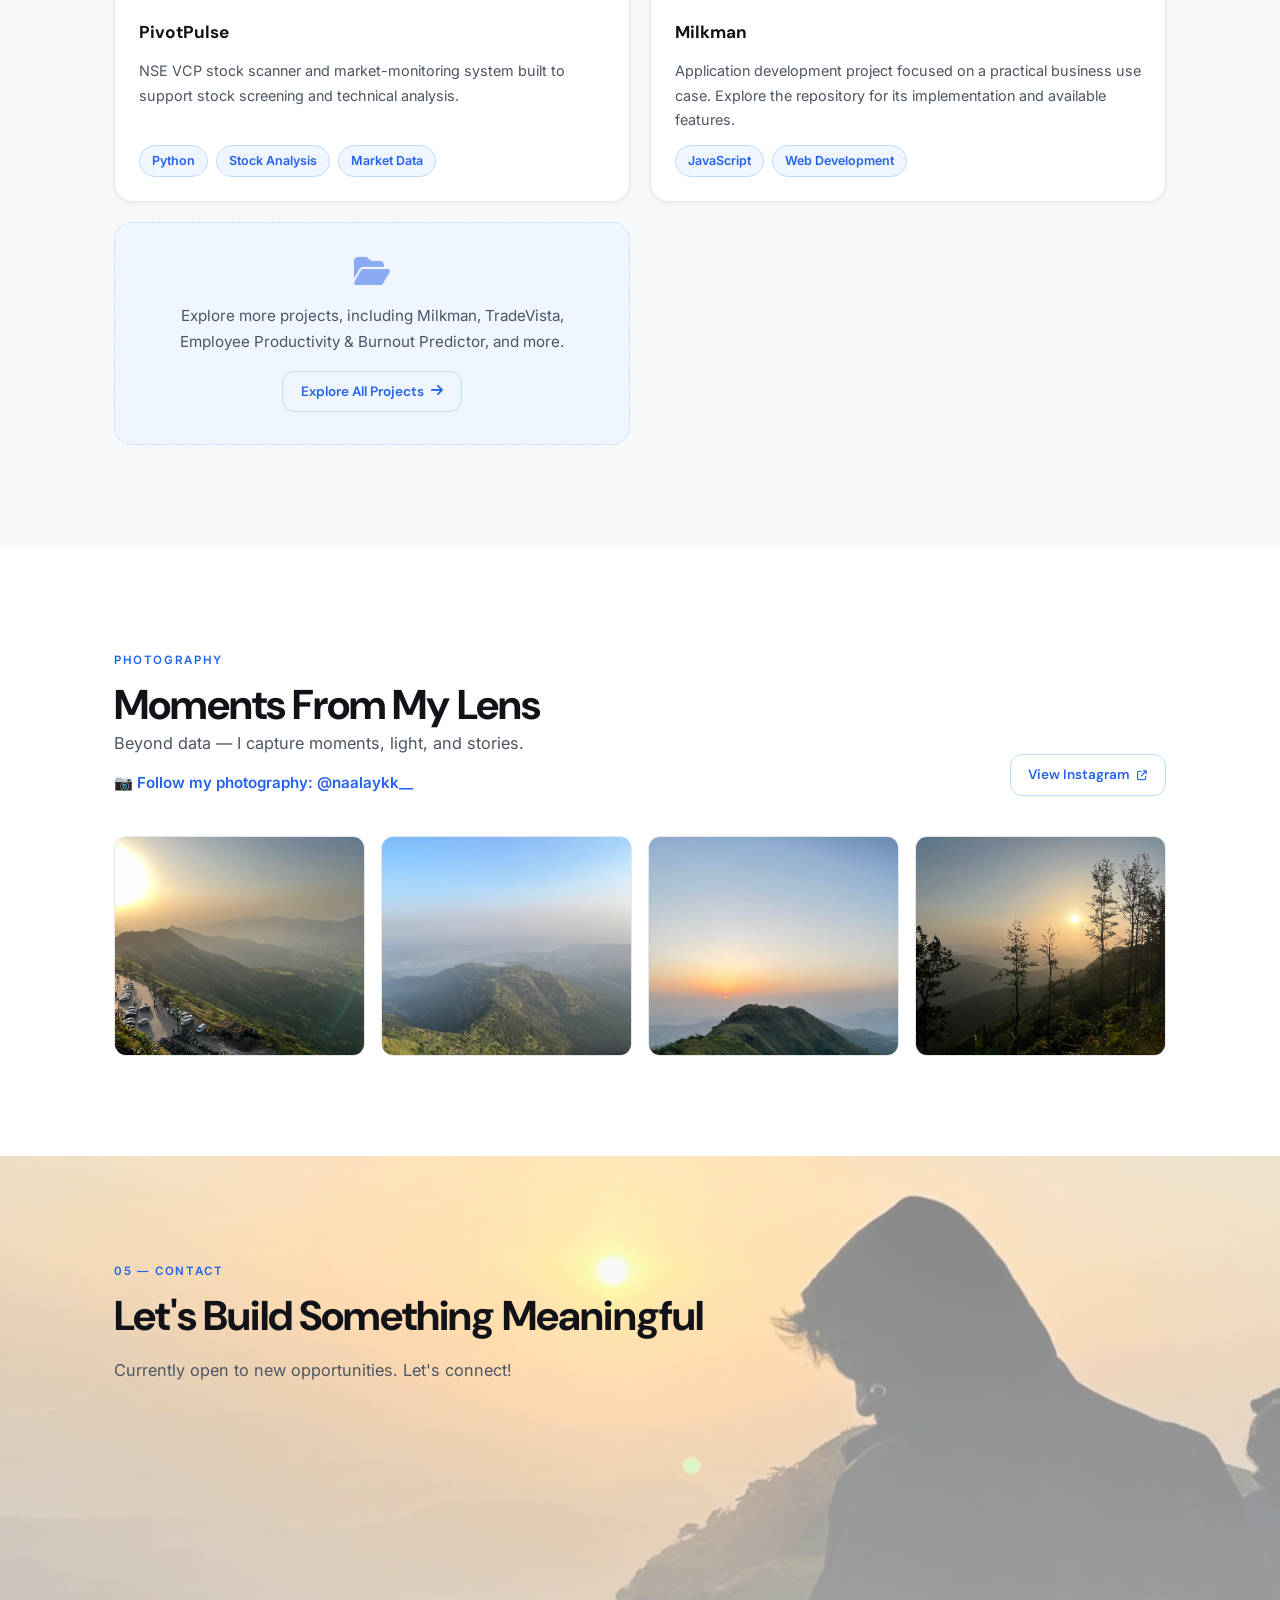
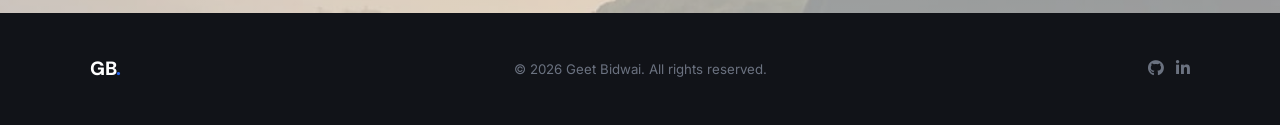
==== commit d83cbd86: "creative tab added v1" ====
--- a/index.html
+++ b/index.html
@@ -84,37 +84,56 @@
           <a href="assets/resume.pdf" class="btn btn--outline" target="_blank" style="margin-top:1.5rem;">
             <i class="fas fa-download fa-xs"></i> Download Resume
           </a>
-        </div>
-        <div class="about-stats reveal">
-          <div class="stat-card">
-            <div class="stat-icon"><i class="fas fa-briefcase"></i></div>
-            <div style="display:flex;align-items:baseline;gap:2px;">
-              <span class="stat-num" data-target="2">0</span><span class="stat-plus">+</span>
-            </div>
-            <span class="stat-lbl">Internships</span>
-          </div>
-          <div class="stat-card">
-            <div class="stat-icon"><i class="fas fa-chart-line"></i></div>
-            <div style="display:flex;align-items:baseline;gap:2px;">
-              <span class="stat-num" data-target="5">0</span><span class="stat-plus">+</span>
-            </div>
-            <span class="stat-lbl">Projects</span>
-          </div>
-          <div class="stat-card">
-            <div class="stat-icon"><i class="fas fa-trophy"></i></div>
-            <div style="display:flex;align-items:baseline;gap:2px;">
-              <span class="stat-num" data-target="3">0</span><span class="stat-plus">+</span>
-            </div>
-            <span class="stat-lbl">Certifications</span>
-          </div>
-          <div class="stat-card">
-            <div class="stat-icon"><i class="fas fa-camera"></i></div>
-            <div style="display:flex;align-items:baseline;gap:2px;">
-              <span class="stat-num" data-target="100">0</span><span class="stat-plus">+</span>
-            </div>
-            <span class="stat-lbl">Photos Captured</span>
-          </div>
-        </div>
+        </div>  
+          <div class="about-creative reveal">
+            <div class="creative-topline">
+              <span>MY CREATIVE DNA</span>
+              <span class="creative-spark">✳</span>
+            </div>
+
+            <h3 class="creative-headline">
+              Curious by nature.<br>
+              <span>Driven to build.</span>
+            </h3>
+
+            <p class="creative-intro">
+              I like connecting ideas, finding patterns, and turning
+              what I learn into something real.
+            </p>
+
+            <div class="creative-trail">
+              <div class="creative-item">
+                <span class="creative-index">01</span>
+                <div>
+                  <h4>ANALYZE</h4>
+                  <p>Finding meaning in data and patterns.</p>
+                </div>
+                <i class="fas fa-chart-line"></i>
+              </div>
+
+              <div class="creative-item">
+                <span class="creative-index">02</span>
+                <div>
+                  <h4>BUILD</h4>
+                  <p>Turning ideas into working projects.</p>
+                </div>
+                <i class="fas fa-code"></i>
+              </div>
+
+              <div class="creative-item">
+                <span class="creative-index">03</span>
+                <div>
+                  <h4>CAPTURE</h4>
+                  <p>Seeing the world through photography.</p>
+                </div>
+                <i class="fas fa-camera"></i>
+              </div>
+            </div>
+            <div class="creative-footer">
+              <span>STATISTICS × TECHNOLOGY × CREATIVITY</span>
+              <span class="creative-orbit">GB<span>.</span></span>
+            </div>
+          </div>
       </div>
     </div>
   </section>
--- a/style.css
+++ b/style.css
@@ -821,3 +821,177 @@
     transition-duration: 0.01ms !important;
   }
 }
+
+
+/* ── CREATIVE ABOUT SECTION ── */
+
+.about-creative {
+  position: relative;
+  padding: 2rem;
+  overflow: hidden;
+  background: #fff;
+  border: 1px solid var(--border);
+  border-radius: 4px 28px 4px 28px;
+  box-shadow: var(--shadow-sm);
+}
+
+.creative-topline {
+  display: flex;
+  justify-content: space-between;
+  align-items: center;
+  padding-bottom: 1rem;
+  border-bottom: 1px solid var(--border);
+  color: var(--ink-3);
+  font-size: 0.7rem;
+  font-weight: 700;
+  letter-spacing: 0.14em;
+}
+
+.creative-spark {
+  color: var(--accent);
+  font-size: 1.8rem;
+  animation: creative-spin 12s linear infinite;
+}
+
+@keyframes creative-spin {
+  to { transform: rotate(360deg); }
+}
+
+.creative-headline {
+  margin: 2rem 0 1rem;
+  font-family: var(--font-display);
+  font-size: clamp(2rem, 3.4vw, 2.8rem);
+  font-weight: 800;
+  line-height: 1.12;
+  letter-spacing: -0.055em;
+}
+
+.creative-headline span {
+  color: var(--accent);
+}
+
+.creative-intro {
+  max-width: 360px;
+  margin-bottom: 2rem;
+  color: var(--ink-2);
+  font-size: 0.95rem;
+  line-height: 1.8;
+}
+
+.creative-trail {
+  border-top: 1px solid var(--border);
+}
+
+.creative-item {
+  display: grid;
+  grid-template-columns: 30px 1fr 24px;
+  align-items: center;
+  gap: 0.8rem;
+  padding: 1.1rem 0;
+  border-bottom: 1px solid var(--border);
+  transition: padding var(--transition);
+}
+
+.creative-item:hover {
+  padding-left: 0.45rem;
+}
+
+.creative-index {
+  align-self: start;
+  padding-top: 0.15rem;
+  color: var(--accent);
+  font-size: 0.72rem;
+  font-weight: 700;
+}
+
+.creative-item h4 {
+  margin-bottom: 0.2rem;
+  font-size: 0.82rem;
+  letter-spacing: 0.1em;
+}
+
+.creative-item p {
+  margin: 0;
+  color: var(--ink-2);
+  font-size: 0.82rem;
+  line-height: 1.5;
+}
+
+.creative-item > i {
+  color: var(--accent);
+  font-size: 1rem;
+  text-align: center;
+  transition: transform var(--transition);
+}
+
+.creative-item:hover > i {
+  transform: translateY(-3px);
+}
+
+.creative-footer {
+  display: flex;
+  align-items: center;
+  justify-content: space-between;
+  gap: 1rem;
+  padding-top: 1.3rem;
+}
+
+.creative-footer > span:first-child {
+  color: var(--ink-3);
+  font-size: 0.58rem;
+  font-weight: 700;
+  letter-spacing: 0.08em;
+}
+
+.creative-orbit {
+  display: flex;
+  align-items: center;
+  justify-content: center;
+  flex-shrink: 0;
+  width: 38px;
+  height: 38px;
+  border: 1px solid var(--accent-mid);
+  border-radius: 50%;
+  color: var(--ink);
+  font-family: var(--font-display);
+  font-size: 0.9rem;
+  font-weight: 800;
+  transform: rotate(-10deg);
+}
+
+.creative-orbit span {
+  color: var(--accent);
+}
+
+@media (max-width: 900px) {
+  .about-creative {
+    max-width: 600px;
+    width: 100%;
+    margin: 0 auto;
+  }
+
+  .creative-headline {
+    font-size: clamp(2.2rem, 6vw, 3rem);
+  }
+}
+
+@media (max-width: 480px) {
+  .about-creative {
+    padding: 1.35rem;
+  }
+
+  .creative-headline {
+    font-size: 2.15rem;
+  }
+
+  .creative-footer > span:first-child {
+    max-width: 200px;
+    line-height: 1.7;
+  }
+}
+
+@media (prefers-reduced-motion: reduce) {
+  .creative-spark {
+    animation: none;
+  }
+}
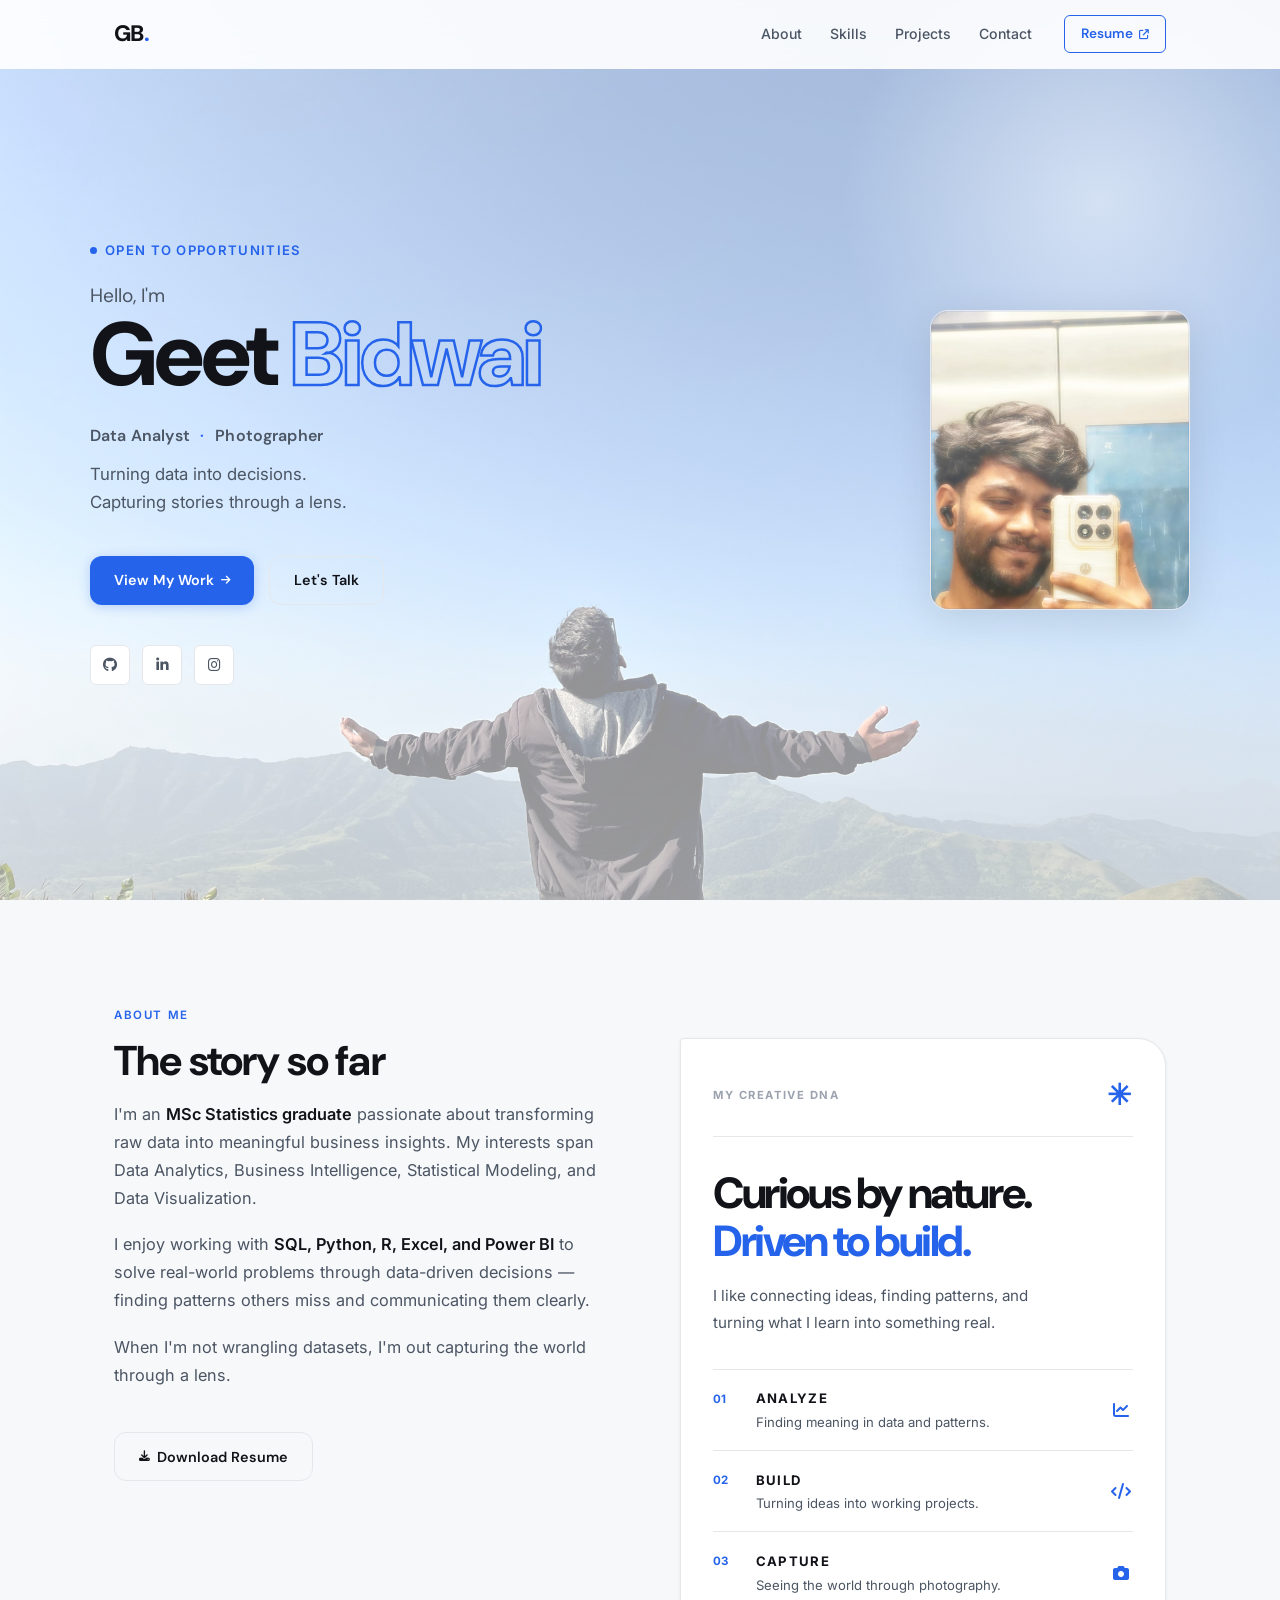
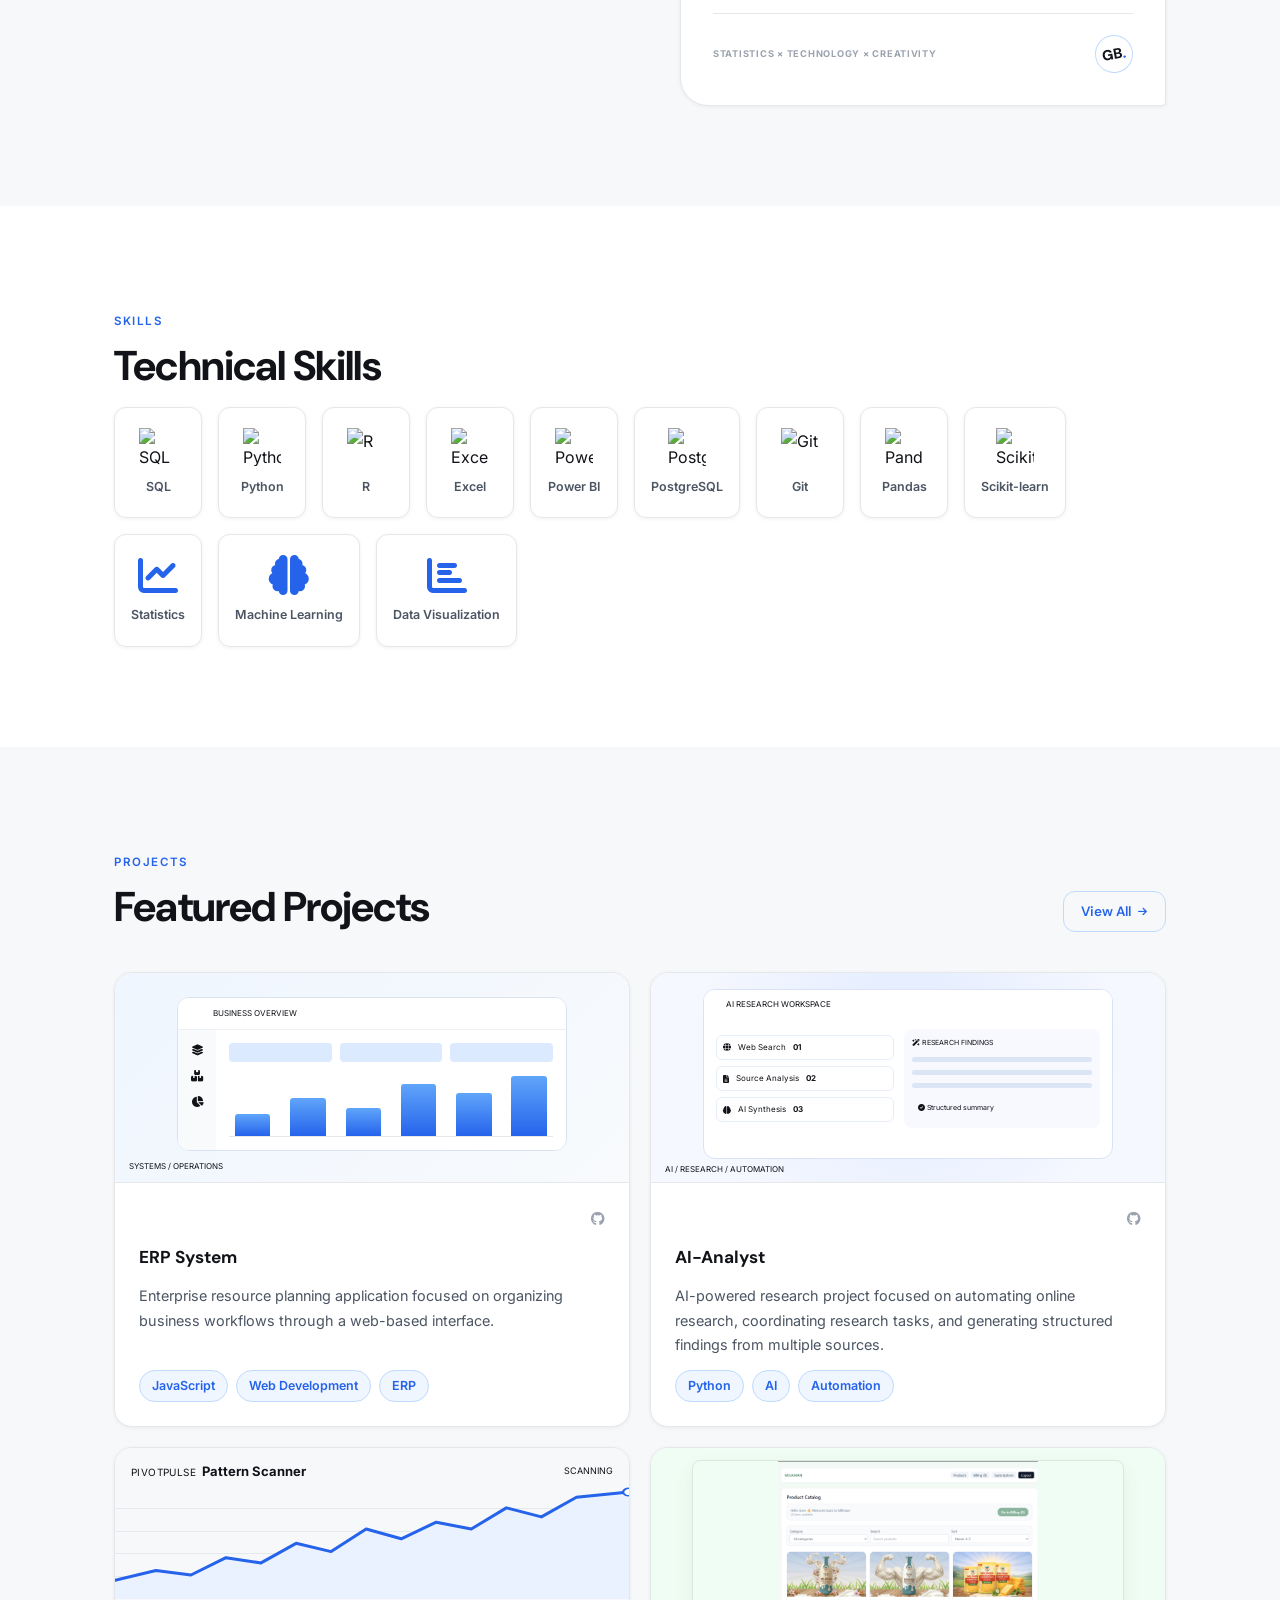
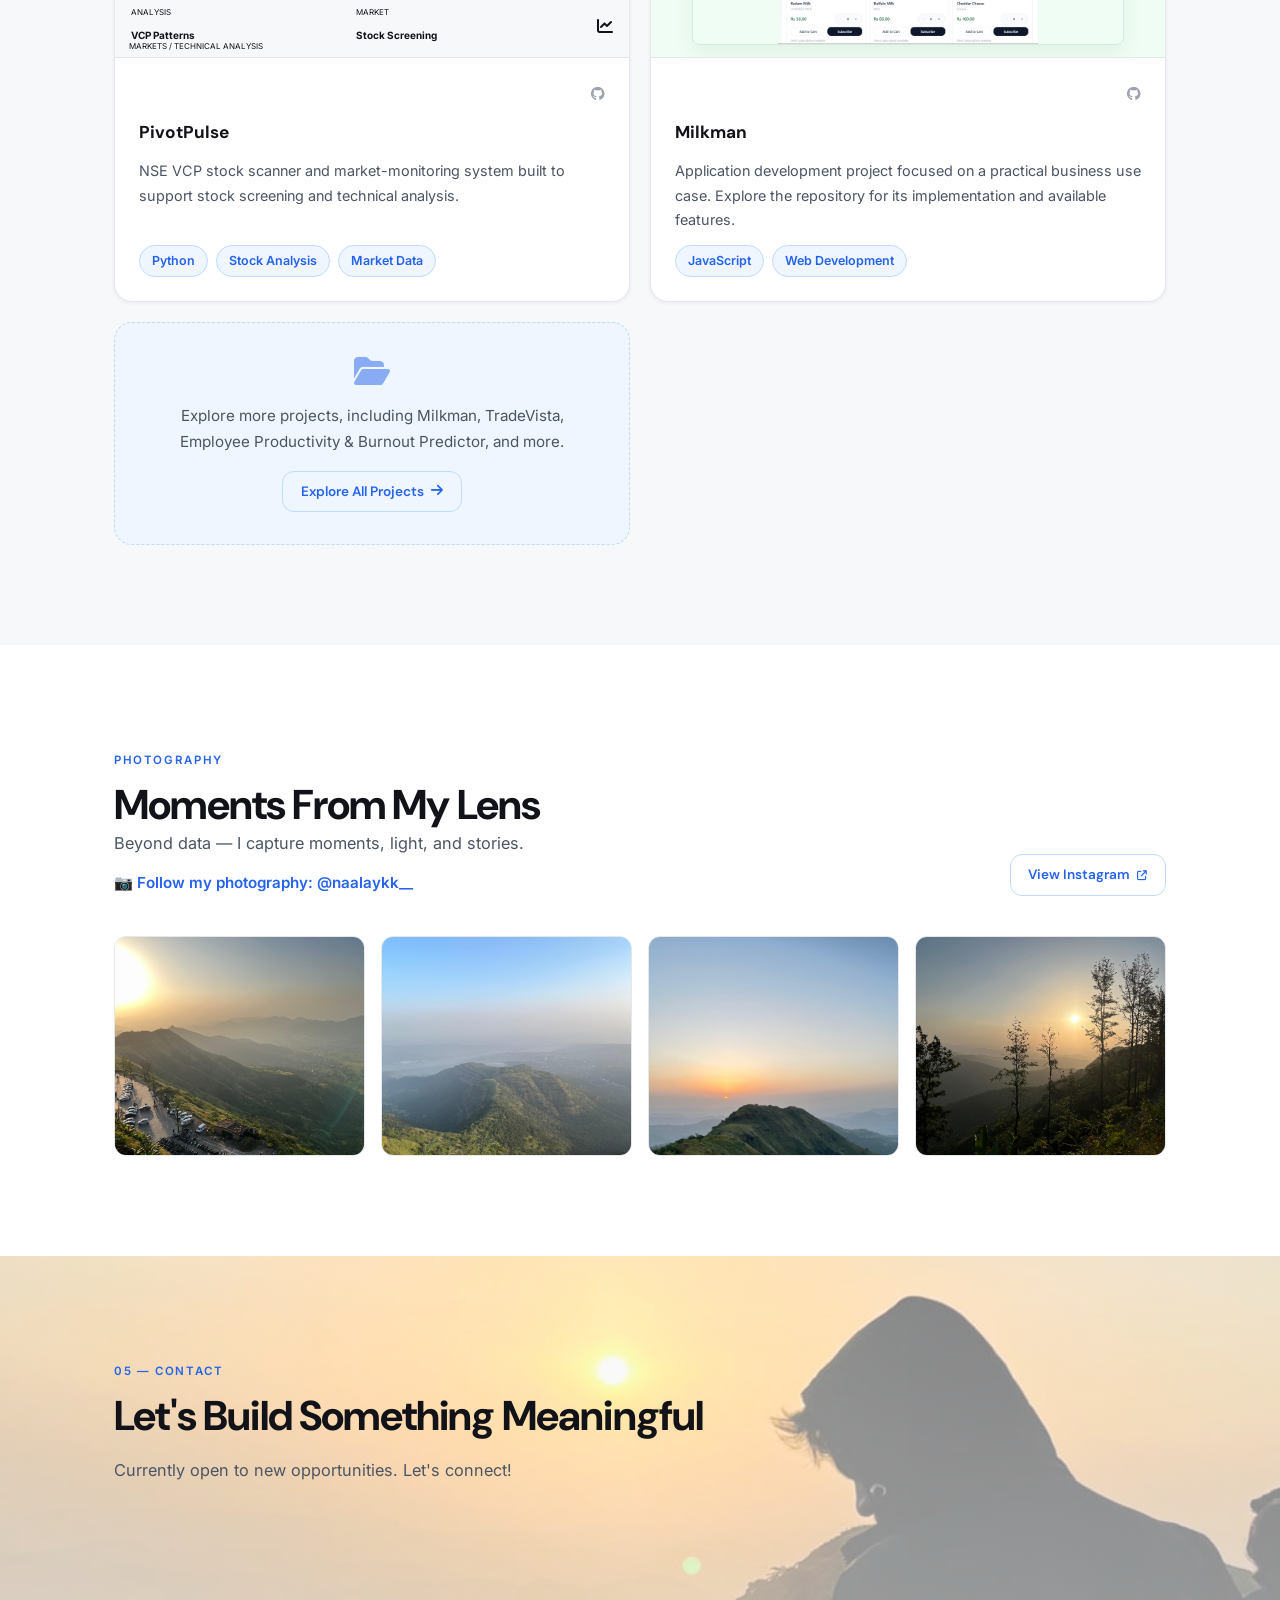
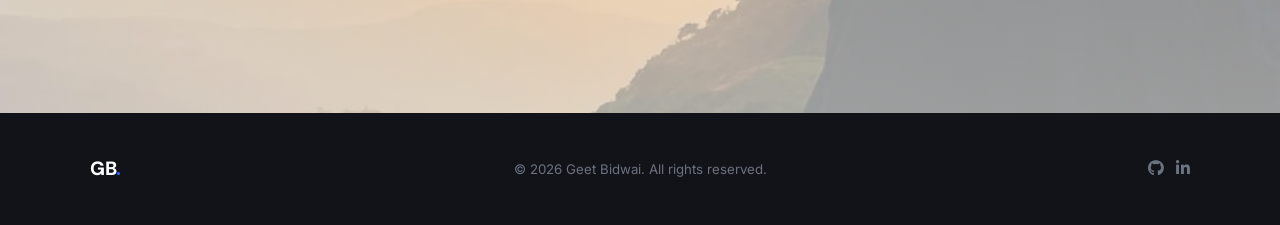
==== commit 6dabbce2: "thumbnails updated" ====
--- a/index.html
+++ b/index.html
@@ -229,9 +229,37 @@
 
         <!-- ERP -->
         <article class="project-card reveal">
-          <div class="project-card__thumb">
-            <i class="fas fa-layer-group"></i>
-          </div>
+
+          <div class="project-card__thumb visual-erp">
+            <div class="erp-window">
+              <div class="visual-window-top">
+                <span></span><span></span><span></span>
+                <small>BUSINESS OVERVIEW</small>
+              </div>
+              <div class="erp-content">
+                <div class="erp-side">
+                  <i class="fas fa-layer-group"></i>
+                  <i class="fas fa-boxes-stacked"></i>
+                  <i class="fas fa-chart-pie"></i>
+                </div>
+                <div class="erp-main">
+                  <div class="erp-kpis">
+                    <span></span><span></span><span></span>
+                  </div>
+                  <div class="erp-chart">
+                    <i style="--bar:35%"></i>
+                    <i style="--bar:60%"></i>
+                    <i style="--bar:44%"></i>
+                    <i style="--bar:82%"></i>
+                    <i style="--bar:68%"></i>
+                    <i style="--bar:94%"></i>
+                  </div>
+                </div>
+              </div>
+            </div>
+            <span class="visual-label">SYSTEMS / OPERATIONS</span>
+          </div>
+
 
           <div class="project-card__body">
             <div class="project-card__header">
@@ -264,9 +292,41 @@
 
         <!-- AI-Analyst -->
         <article class="project-card reveal">
-          <div class="project-card__thumb">
-            <i class="fas fa-brain"></i>
-          </div>
+        
+          <div class="project-card__thumb visual-ai">
+            <div class="ai-dashboard">
+              <div class="ai-dashboard-top">
+                <span class="ai-window-dots"><i></i><i></i><i></i></span>
+                <span>AI RESEARCH WORKSPACE</span>
+                <i class="fas fa-sparkles"></i>
+              </div>
+
+              <div class="ai-dashboard-body">
+                <div class="ai-source-list">
+                  <div><i class="fas fa-globe"></i><span>Web Search</span><b>01</b></div>
+                  <div><i class="fas fa-file-lines"></i><span>Source Analysis</span><b>02</b></div>
+                  <div><i class="fas fa-brain"></i><span>AI Synthesis</span><b>03</b></div>
+                </div>
+
+                <div class="ai-result">
+                  <div class="ai-result-heading">
+                    <i class="fas fa-wand-magic-sparkles"></i>
+                    <span>RESEARCH FINDINGS</span>
+                  </div>
+                  <div class="ai-result-line long"></div>
+                  <div class="ai-result-line medium"></div>
+                  <div class="ai-result-line short"></div>
+                  <div class="ai-result-highlight">
+                    <i class="fas fa-check-circle"></i>
+                    Structured summary
+                  </div>
+                </div>
+              </div>
+            </div>
+
+            <span class="visual-label">AI / RESEARCH / AUTOMATION</span>
+          </div>
+
 
           <div class="project-card__body">
             <div class="project-card__header">
@@ -300,9 +360,53 @@
 
         <!-- PivotPulse -->
         <article class="project-card reveal">
-          <div class="project-card__thumb">
-            <i class="fas fa-chart-line"></i>
-          </div>
+
+          <div class="project-card__thumb visual-pivot">
+            <div class="pivot-dashboard">
+              <div class="pivot-dashboard-top">
+                <div>
+                  <span class="pivot-eyebrow">PIVOTPULSE</span>
+                  <strong>Pattern Scanner</strong>
+                </div>
+                <span class="pivot-status"><i></i> SCANNING</span>
+              </div>
+
+              <div class="pivot-chart-area">
+                <div class="pivot-grid-lines">
+                  <span></span><span></span><span></span><span></span>
+                </div>
+
+                <svg viewBox="0 0 440 150" preserveAspectRatio="none"
+                    role="img" aria-label="Decorative stock price chart">
+                  <defs>
+                    <linearGradient id="pulseArea" x1="0" y1="0" x2="0" y2="1">
+                      <stop offset="0%" stop-color="#2563eb" stop-opacity=".25"/>
+                      <stop offset="100%" stop-color="#2563eb" stop-opacity="0"/>
+                    </linearGradient>
+                  </defs>
+
+                  <path class="pulse-area"
+                    d="M0 125 L35 112 L65 118 L95 95 L125 102 L155 76 L185 87 L215 57 L245 70 L275 48 L305 57 L335 29 L365 41 L395 15 L440 8 L440 150 L0 150 Z"/>
+
+                  <path class="pulse-line"
+                    d="M0 125 L35 112 L65 118 L95 95 L125 102 L155 76 L185 87 L215 57 L245 70 L275 48 L305 57 L335 29 L365 41 L395 15 L440 8"/>
+
+                  <circle class="pulse-endpoint" cx="440" cy="8" r="5"/>
+                </svg>
+
+                <div class="pivot-scan-line"></div>
+              </div>
+
+              <div class="pivot-metrics">
+                <div><span>ANALYSIS</span><strong>VCP Patterns</strong></div>
+                <div><span>MARKET</span><strong>Stock Screening</strong></div>
+                <div class="pivot-signal"><i class="fas fa-chart-line"></i></div>
+              </div>
+            </div>
+
+            <span class="visual-label">MARKETS / TECHNICAL ANALYSIS</span>
+          </div>
+
 
           <div class="project-card__body">
             <div class="project-card__header">
@@ -334,11 +438,13 @@
         </article>
 
         <!-- Milkman -->
-        <article class="project-card reveal">
-          <div class="project-card__thumb">
-            <i class="fas fa-boxes-stacked"></i>
-          </div>
-
+        <article class="project-card reveal">    
+          <div class="project-card__thumb visual-milkman">
+            <img
+              src="images/milkman/product-catalog.png"
+              alt="Milkman product catalogue interface"
+              loading="lazy">
+          </div>
           <div class="project-card__body">
             <div class="project-card__header">
               <div class="project-num"></div>
--- a/style.css
+++ b/style.css
@@ -995,3 +995,567 @@
     animation: none;
   }
 }
+
+/* FIX: contain project thumbnail visuals */
+
+.project-card__thumb.visual-erp,
+.project-card__thumb.visual-ai,
+.project-card__thumb.visual-pivot,
+.project-card__thumb.visual-milkman {
+  position: relative;
+  display: block;
+  width: 100%;
+  height: 210px;
+  min-height: 210px;
+  padding: 0;
+  overflow: hidden;
+  font-size: initial;
+  color: inherit;
+  flex-shrink: 0;
+}
+
+/* Keep decorative labels small */
+.project-card__thumb .visual-label {
+  left: 14px;
+  bottom: 10px;
+  width: auto;
+  height: auto;
+  font-size: 8px;
+  line-height: 1.2;
+  white-space: nowrap;
+}
+
+/* Keep the ERP mockup inside its thumbnail */
+.project-card__thumb .erp-window {
+  width: min(78%, 390px);
+  height: auto;
+  top: 24px;
+  left: 50%;
+  padding: 0;
+  font-size: initial;
+}
+
+/* Keep the AI network contained */
+.project-card__thumb .ai-network {
+  width: 240px;
+  height: 145px;
+  top: 22px;
+  left: 50%;
+}
+
+/* Keep the chart contained */
+.project-card__thumb .pivot-chart {
+  left: 10%;
+  right: 10%;
+  top: 22px;
+  width: auto;
+  height: auto;
+  padding: 13px 16px 9px;
+  font-size: initial;
+}
+
+/* Ensure Milkman image doesn't inherit thumbnail styles */
+.project-card__thumb.visual-milkman img {
+  position: absolute;
+  inset: 12px 8% 0;
+  width: 84%;
+  height: 190px;
+  max-width: 84%;
+  padding: 0;
+  object-fit: contain;
+}
+
+/* Prevent oversized inherited text */
+.project-card__thumb .visual-window-top small,
+.project-card__thumb .pivot-chart-heading,
+.project-card__thumb .pivot-bottom {
+  font-size: 8px;
+  line-height: 1.4;
+}
+
+@media (max-width: 560px) {
+  .project-card__thumb.visual-erp,
+  .project-card__thumb.visual-ai,
+  .project-card__thumb.visual-pivot,
+  .project-card__thumb.visual-milkman {
+    height: 190px;
+    min-height: 190px;
+  }
+
+  .project-card__thumb.visual-milkman img {
+    height: 170px;
+  }
+}
+
+
+/* FINAL ERP THUMBNAIL LAYOUT FIX */
+
+.project-card__thumb.visual-erp {
+  display: block !important;
+  position: relative;
+  height: 210px;
+  overflow: hidden;
+  background: linear-gradient(135deg, #eff6ff, #f8fafc);
+}
+
+.project-card__thumb.visual-erp .erp-window {
+  display: block;
+  position: absolute;
+  width: 78%;
+  max-width: 390px;
+  height: auto;
+  top: 24px;
+  left: 50%;
+  right: auto;
+  bottom: auto;
+  margin: 0;
+  padding: 0;
+  transform: translateX(-50%);
+  border: 1px solid #dbe3f0;
+  border-radius: 12px;
+  background: #fff;
+  overflow: hidden;
+  animation: none;
+}
+
+.project-card__thumb.visual-erp .visual-window-top {
+  display: flex;
+  position: static;
+  width: 100%;
+  height: auto;
+  padding: 10px 12px;
+  align-items: center;
+  gap: 5px;
+  background: #fff;
+  border-bottom: 1px solid #edf0f5;
+}
+
+.project-card__thumb.visual-erp .visual-window-top small {
+  display: inline-block;
+  margin-left: 8px;
+  font-size: 8px;
+  line-height: 1.4;
+  white-space: nowrap;
+}
+
+.project-card__thumb.visual-erp .erp-content {
+  display: flex;
+  position: static;
+  min-height: 105px;
+  width: 100%;
+  background: #fff;
+}
+
+.project-card__thumb.visual-erp .erp-side {
+  display: flex;
+  flex-direction: column;
+  gap: 15px;
+  padding: 15px 13px;
+  background: #f8fafc;
+  font-size: 11px;
+}
+
+.project-card__thumb.visual-erp .erp-main {
+  display: block;
+  flex: 1;
+  min-width: 0;
+  padding: 13px;
+}
+
+.project-card__thumb.visual-erp .erp-kpis {
+  display: flex;
+  gap: 8px;
+}
+
+.project-card__thumb.visual-erp .erp-kpis span {
+  display: block;
+  flex: 1;
+  height: 19px;
+  background: #dbeafe;
+  border-radius: 4px;
+}
+
+.project-card__thumb.visual-erp .erp-chart {
+  display: flex;
+  height: 65px;
+  align-items: end;
+  justify-content: space-around;
+  gap: 8px;
+  margin-top: 10px;
+  border-bottom: 1px solid #e5e7eb;
+}
+
+.project-card__thumb.visual-erp .erp-chart i {
+  display: block;
+  position: static;
+  width: 11%;
+  height: var(--bar);
+  flex: none;
+  background: linear-gradient(#60a5fa, #2563eb);
+  border-radius: 3px 3px 0 0;
+  animation: erp-bars 2.8s ease-in-out infinite alternate;
+}
+
+.project-card__thumb.visual-erp .visual-label {
+  position: absolute;
+  left: 14px;
+  bottom: 10px;
+  font-size: 8px;
+  line-height: 1.2;
+}
+
+
+/* AI-ANALYST — thumbnail layout repair */
+
+.project-card__thumb.visual-ai {
+  display: block !important;
+  position: relative;
+  height: 210px;
+  min-height: 210px;
+  overflow: hidden;
+  padding: 0;
+  background: radial-gradient(circle at 50% 35%, #e0eaff, #f6f8ff 75%);
+}
+
+.project-card__thumb.visual-ai .ai-dashboard {
+  display: block;
+  position: absolute;
+  top: 25px;
+  left: 50%;
+  right: auto;
+  bottom: auto;
+  width: 82%;
+  max-width: 410px;
+  height: auto;
+  margin: 0;
+  padding: 0;
+  transform: translateX(-50%);
+  background: #fff;
+  border: 1px solid #d9e3f5;
+  border-radius: 12px;
+  overflow: hidden;
+}
+
+.project-card__thumb.visual-ai .ai-dashboard-top {
+  display: flex;
+  position: static;
+  align-items: center;
+  gap: 10px;
+  padding: 12px 14px;
+  background: #fff;
+  font-size: 8px;
+  line-height: 1.4;
+}
+
+.project-card__thumb.visual-ai .ai-dashboard-body {
+  display: grid;
+  grid-template-columns: 1fr 1.15fr;
+  gap: 14px;
+  padding: 15px;
+  background: #fff;
+}
+
+.project-card__thumb.visual-ai .ai-source-list {
+  display: grid;
+  align-content: center;
+  gap: 9px;
+}
+
+.project-card__thumb.visual-ai .ai-source-list > div {
+  display: flex;
+  align-items: center;
+  gap: 7px;
+  padding: 8px;
+  background: #fff;
+  border: 1px solid #e6edf8;
+  border-radius: 6px;
+  font-size: 9px;
+  line-height: 1.4;
+  white-space: nowrap;
+}
+
+.project-card__thumb.visual-ai .ai-result {
+  display: block;
+  padding: 11px;
+  background: #f7f9ff;
+  border-radius: 8px;
+}
+
+.project-card__thumb.visual-ai .ai-result-line {
+  display: block;
+  height: 5px;
+  margin: 8px 0;
+  border-radius: 8px;
+  background: #dbe5f5;
+}
+
+.project-card__thumb.visual-ai .visual-label {
+  position: absolute;
+  left: 14px;
+  bottom: 9px;
+  font-size: 8px;
+  line-height: 1.3;
+}
+
+
+/* AI-Analyst: fit the entire mockup inside its thumbnail */
+
+.project-card__thumb.visual-ai .ai-dashboard {
+  top: 16px;
+  width: 82%;
+  height: 170px;
+  overflow: hidden;
+}
+
+.project-card__thumb.visual-ai .ai-dashboard-top {
+  padding: 9px 12px;
+}
+
+.project-card__thumb.visual-ai .ai-dashboard-body {
+  grid-template-columns: 1fr 1.1fr;
+  gap: 10px;
+  padding: 10px 12px;
+}
+
+.project-card__thumb.visual-ai .ai-source-list {
+  gap: 6px;
+}
+
+.project-card__thumb.visual-ai .ai-source-list > div {
+  padding: 6px;
+  font-size: 8px;
+}
+
+.project-card__thumb.visual-ai .ai-result {
+  padding: 8px;
+}
+
+.project-card__thumb.visual-ai .ai-result-heading {
+  margin-bottom: 7px;
+  font-size: 7px;
+}
+
+.project-card__thumb.visual-ai .ai-result-highlight {
+  margin-top: 8px;
+  padding: 6px;
+  font-size: 7px;
+}
+
+.project-card__thumb.visual-ai .visual-label {
+  bottom: 8px;
+}
+
+
+/* PivotPulse: reset the chart and its SVG fills */
+
+.project-card__thumb.visual-pivot .pivot-chart-area svg {
+  background: transparent !important;
+}
+
+.project-card__thumb.visual-pivot .pulse-area {
+  fill: #eaf1ff !important;
+  stroke: none !important;
+}
+
+.project-card__thumb.visual-pivot .pulse-line {
+  fill: none !important;
+  stroke: #2563eb !important;
+  stroke-width: 3px;
+  stroke-linecap: round;
+  stroke-linejoin: round;
+}
+
+.project-card__thumb.visual-pivot .pulse-endpoint {
+  fill: #ffffff !important;
+  stroke: #2563eb !important;
+}
+
+/* Milkman: simple, contained screenshot preview */
+
+.project-card__thumb.visual-milkman {
+  display: flex !important;
+  position: relative;
+  align-items: center;
+  justify-content: center;
+  height: 210px;
+  min-height: 210px;
+  padding: 12px;
+  overflow: hidden;
+  background: #f0fdf4;
+}
+
+.project-card__thumb.visual-milkman img {
+  display: block;
+  position: static;
+  width: 88%;
+  max-width: 100%;
+  height: 185px;
+  max-height: 100%;
+  margin: 0;
+  padding: 0;
+  object-fit: contain;
+  object-position: center;
+  border: 1px solid #d8e8dc;
+  border-radius: 8px;
+  box-shadow: 0 8px 20px #14532d12;
+}
+
+
+/* PivotPulse thumbnail — compact, responsive layout */
+.project-card__thumb.visual-pivot {
+  position: relative;
+  height: 210px;
+  min-height: 210px;
+  overflow: hidden;
+  padding: 0;
+}
+
+.visual-pivot .pivot-dashboard {
+  width: 100%;
+  height: 100%;
+  min-width: 0;
+  display: flex;
+  flex-direction: column;
+  overflow: hidden;
+  box-sizing: border-box;
+}
+
+.visual-pivot .pivot-dashboard-top {
+  flex: 0 0 auto;
+  display: flex;
+  align-items: center;
+  justify-content: space-between;
+  gap: 12px;
+  flex-wrap: nowrap;
+  padding: 12px 16px 4px;
+  min-width: 0;
+}
+
+.visual-pivot .pivot-dashboard-top > div {
+  display: flex;
+  align-items: baseline;
+  flex-wrap: nowrap;
+  gap: 6px;
+  min-width: 0;
+}
+
+.visual-pivot .pivot-eyebrow {
+  flex-shrink: 0;
+  white-space: nowrap;
+  font-size: 10px;
+  letter-spacing: 0.04em;
+}
+
+.visual-pivot .pivot-dashboard-top strong {
+  white-space: nowrap;
+  font-size: 13px;
+}
+
+.visual-pivot .pivot-status {
+  flex-shrink: 0;
+  white-space: nowrap;
+  font-size: 9px;
+}
+
+.visual-pivot .pivot-chart-area {
+  position: relative;
+  flex: 1 1 auto;
+  min-height: 0;
+  overflow: hidden;
+}
+
+.visual-pivot .pivot-chart-area svg {
+  position: absolute;
+  inset: 0;
+  width: 100%;
+  height: 100%;
+  display: block;
+}
+
+.visual-pivot .pivot-grid-lines {
+  position: absolute;
+  inset: 0;
+  display: flex;
+  flex-direction: column;
+  justify-content: space-evenly;
+  pointer-events: none;
+}
+
+.visual-pivot .pivot-grid-lines span {
+  display: block;
+  width: 100%;
+  border-top: 1px solid rgba(100, 116, 139, 0.12);
+}
+
+.visual-pivot .pulse-line {
+  fill: none;
+  stroke: #2563eb;
+  stroke-width: 2.5;
+  vector-effect: non-scaling-stroke;
+}
+
+.visual-pivot .pulse-area {
+  fill: url(#pulseArea);
+}
+
+.visual-pivot .pulse-endpoint {
+  fill: #fff;
+  stroke: #2563eb;
+  stroke-width: 2;
+}
+
+.visual-pivot .pivot-metrics {
+  flex: 0 0 auto;
+  display: flex;
+  align-items: center;
+  justify-content: space-between;
+  gap: 10px;
+  padding: 7px 16px 10px;
+}
+
+.visual-pivot .pivot-metrics > div {
+  min-width: 0;
+}
+
+.visual-pivot .pivot-metrics span {
+  display: block;
+  font-size: 8px;
+}
+
+.visual-pivot .pivot-metrics strong {
+  font-size: 10px;
+}
+
+.visual-pivot .visual-label {
+  position: absolute;
+  right: 10px;
+  bottom: 5px;
+  z-index: 2;
+  font-size: 8px;
+  pointer-events: none;
+}
+
+@media (max-width: 600px) {
+  .project-card__thumb.visual-pivot {
+    height: 190px;
+    min-height: 190px;
+  }
+
+  .visual-pivot .pivot-dashboard-top {
+    padding: 10px 12px 4px;
+    gap: 6px;
+  }
+
+  .visual-pivot .pivot-dashboard-top strong {
+    font-size: 11px;
+  }
+
+  .visual-pivot .pivot-eyebrow {
+    font-size: 9px;
+  }
+
+  .visual-pivot .pivot-metrics {
+    padding: 6px 12px 9px;
+    gap: 6px;
+  }
+}
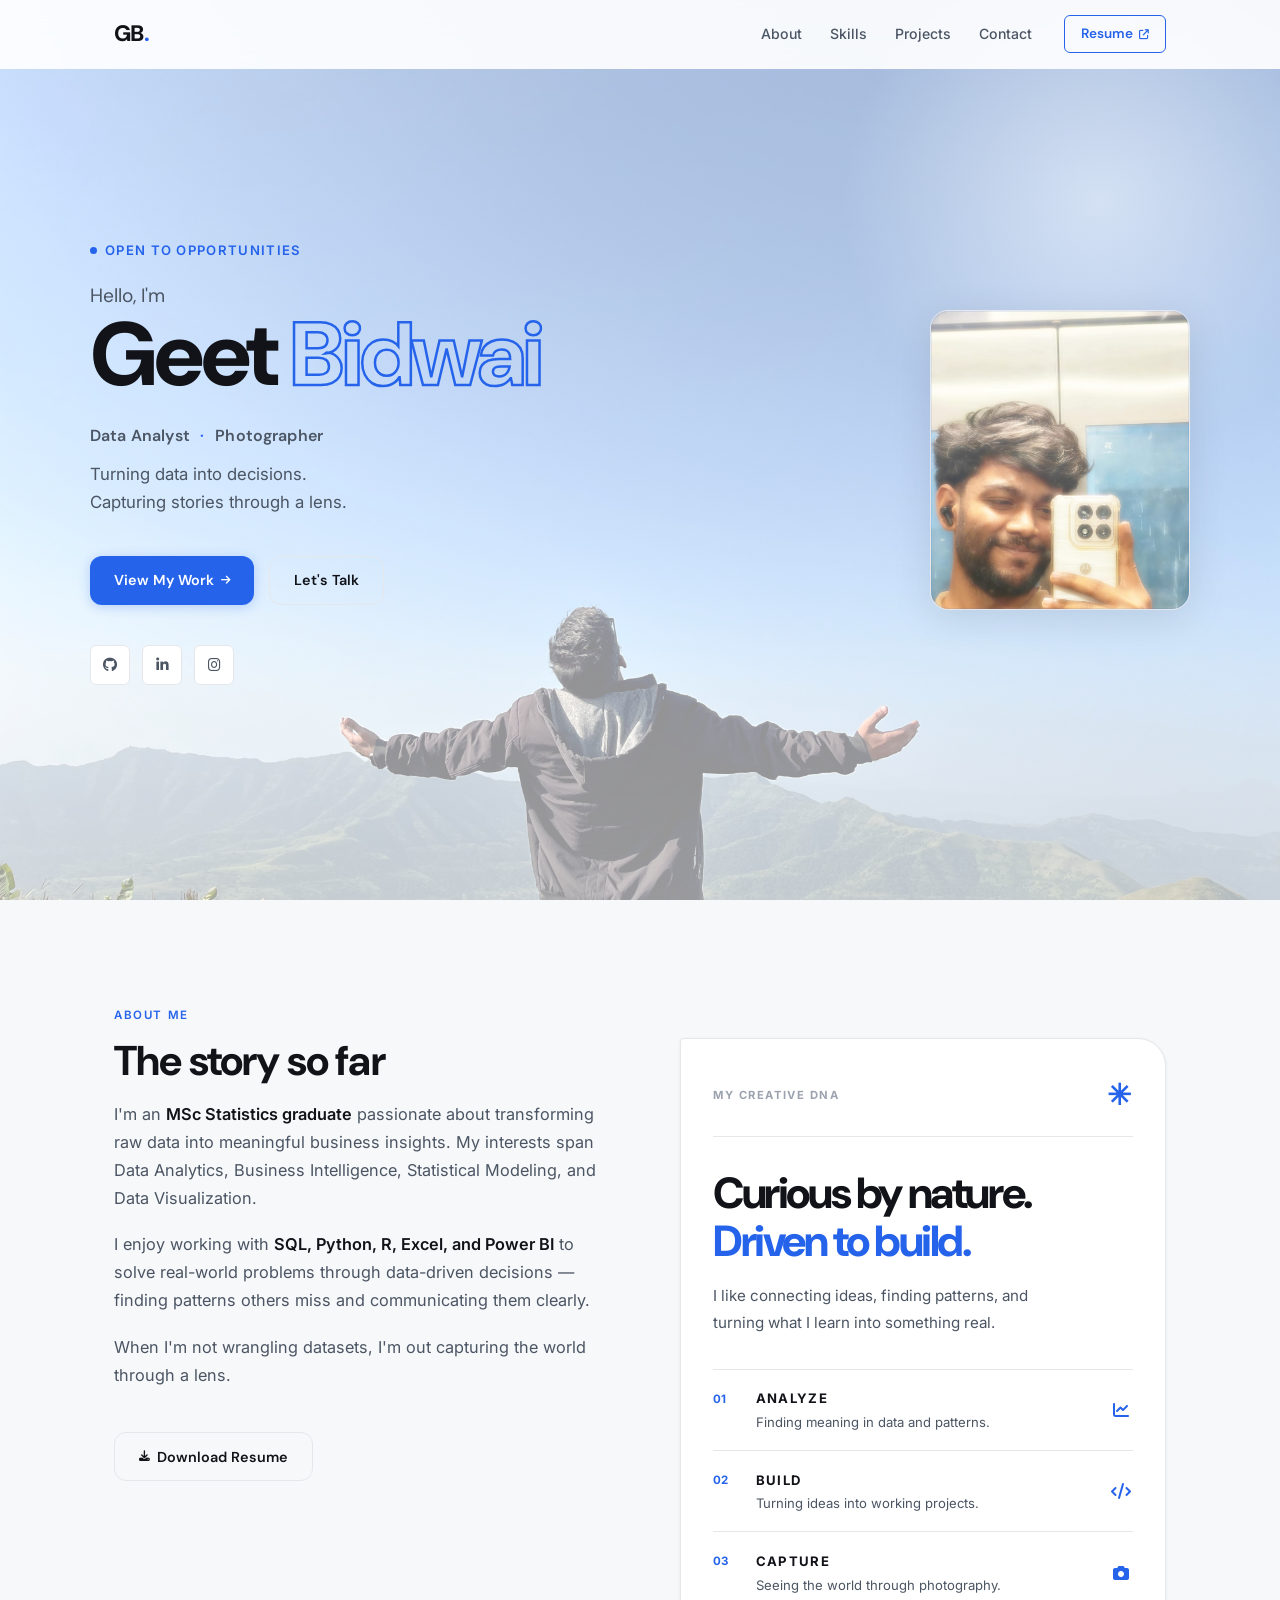
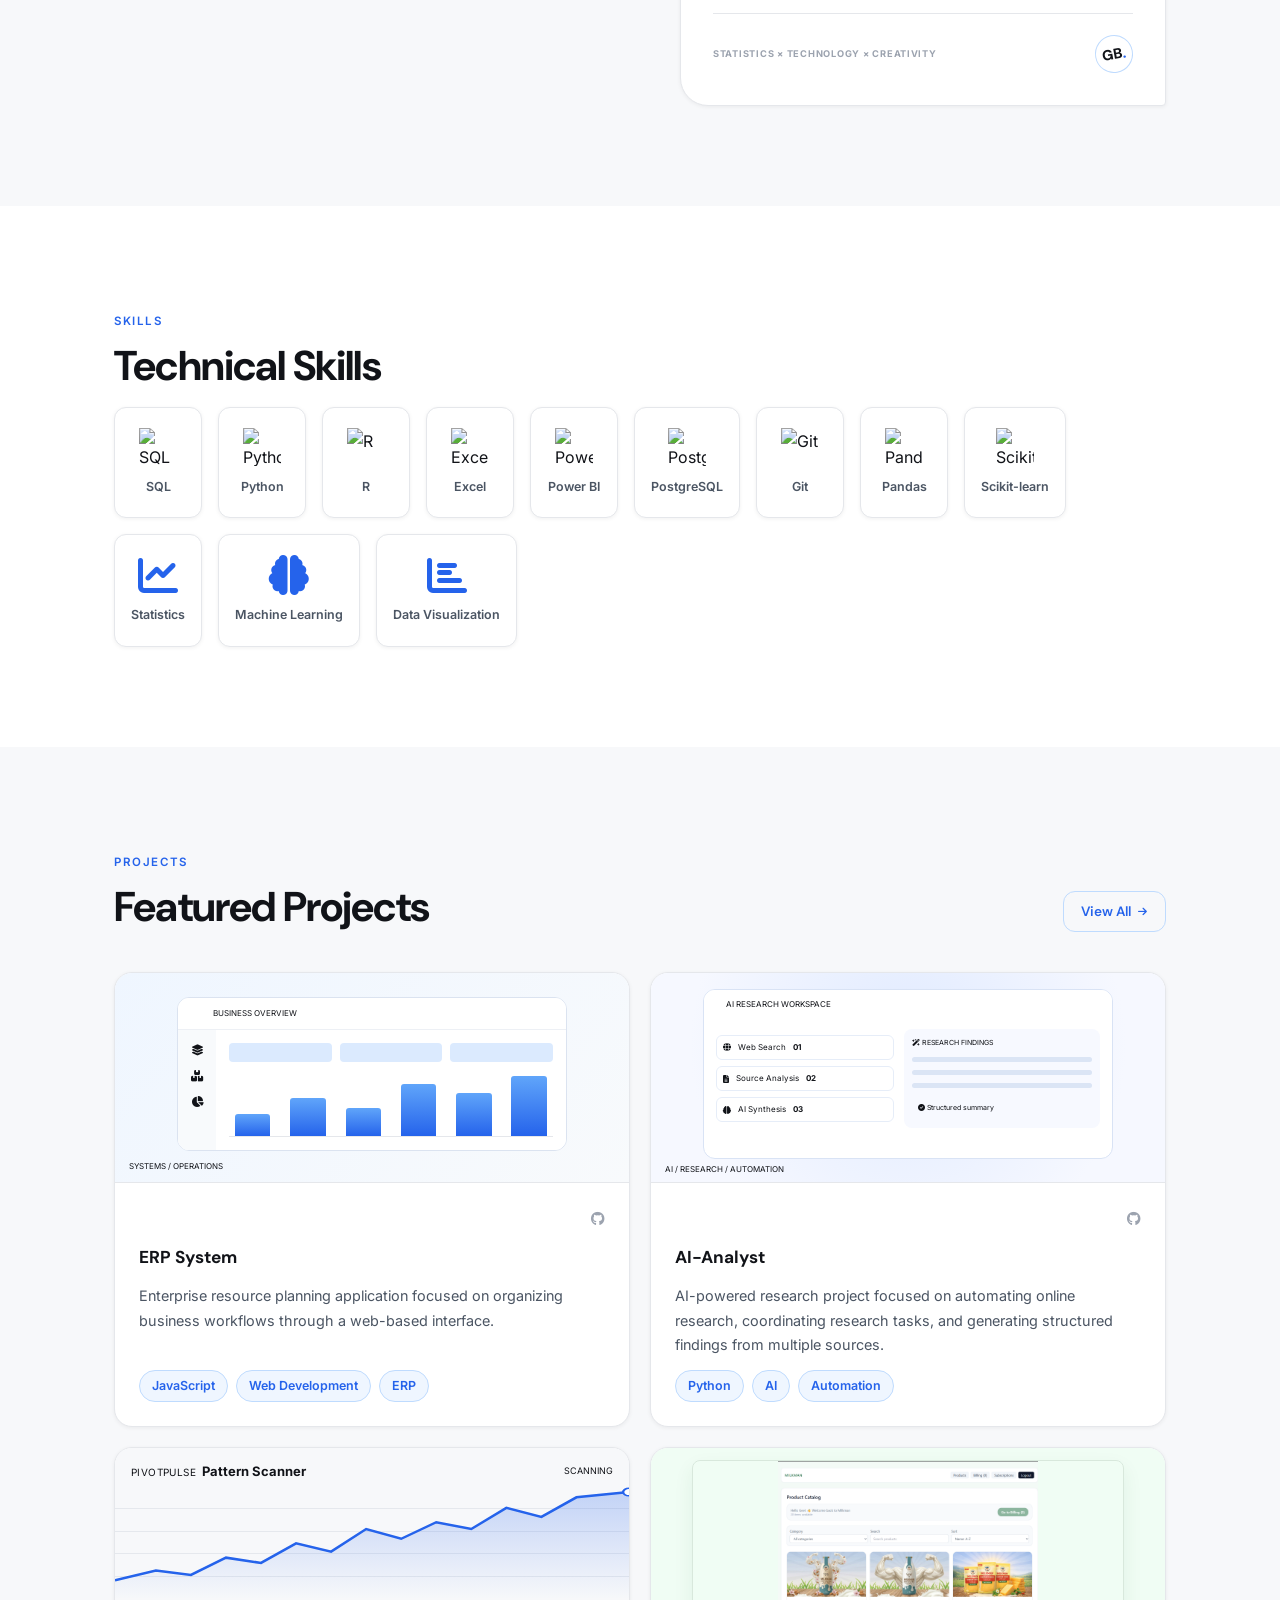
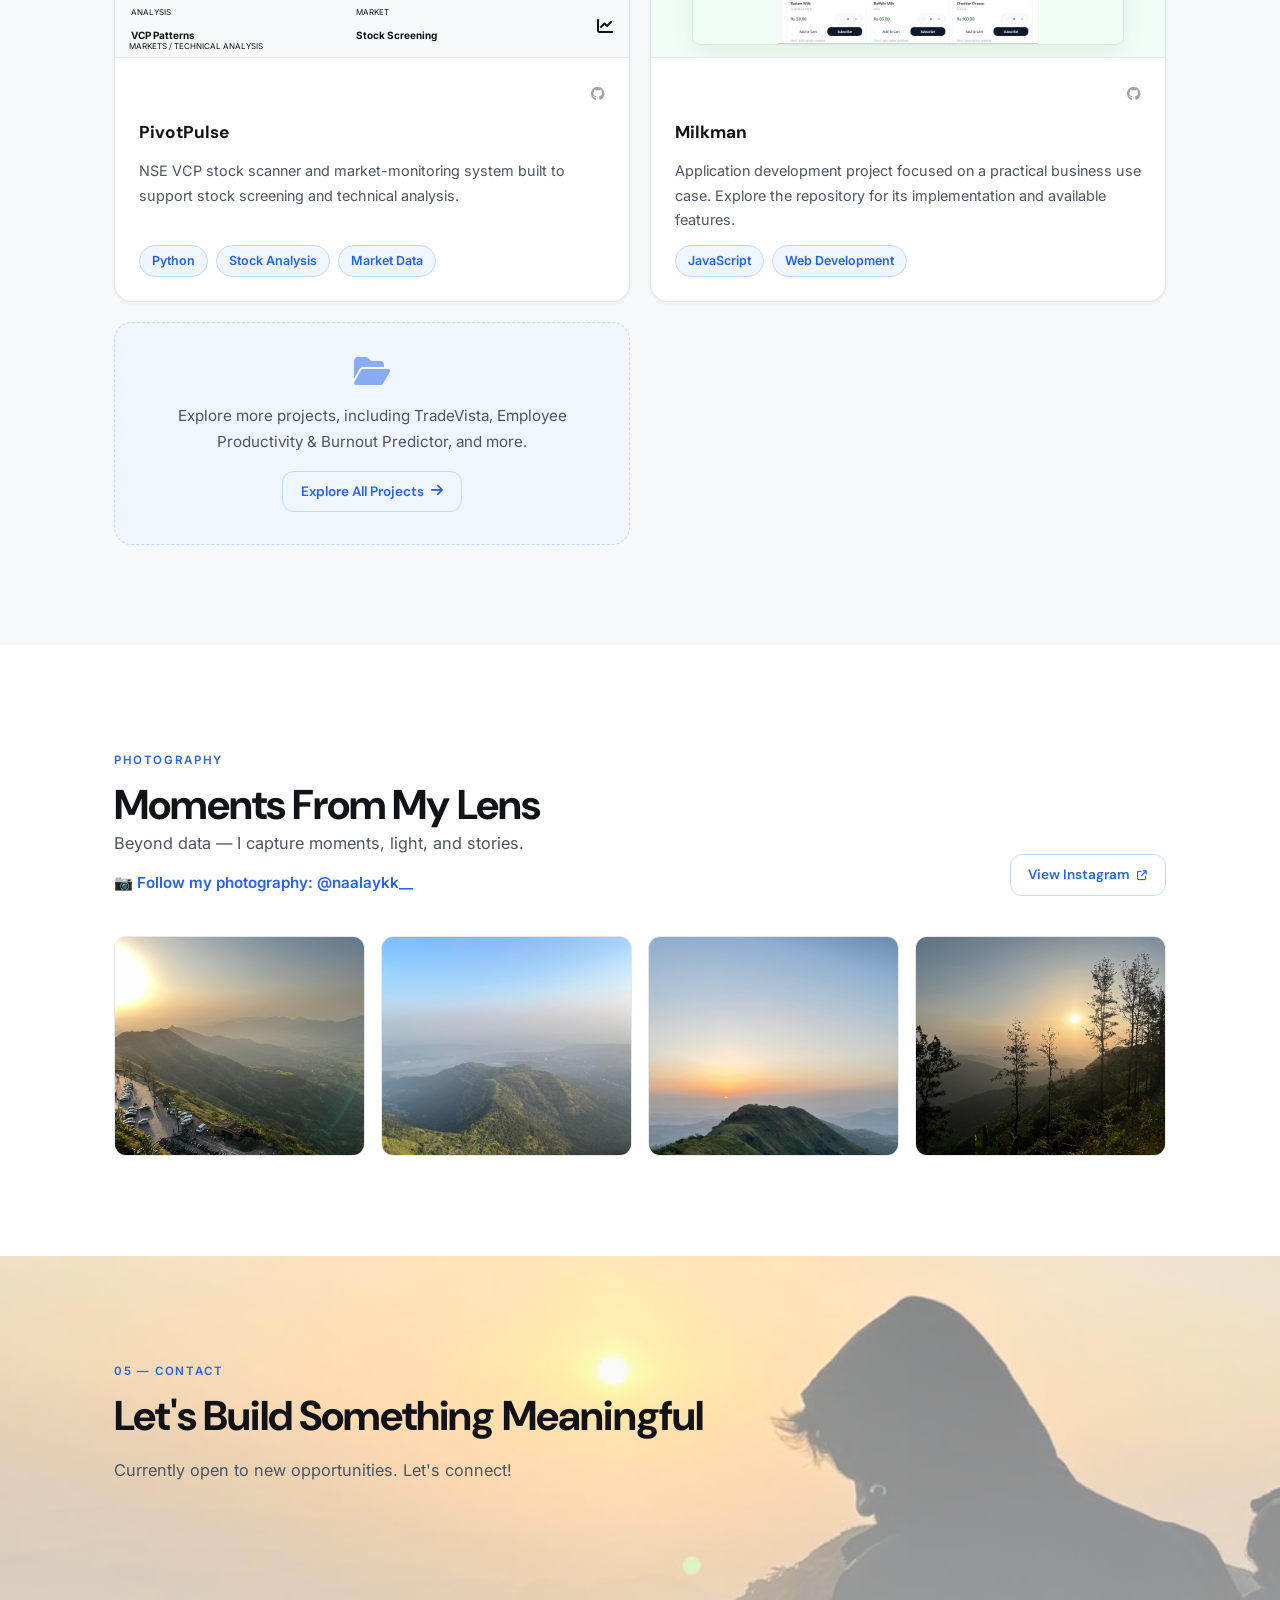
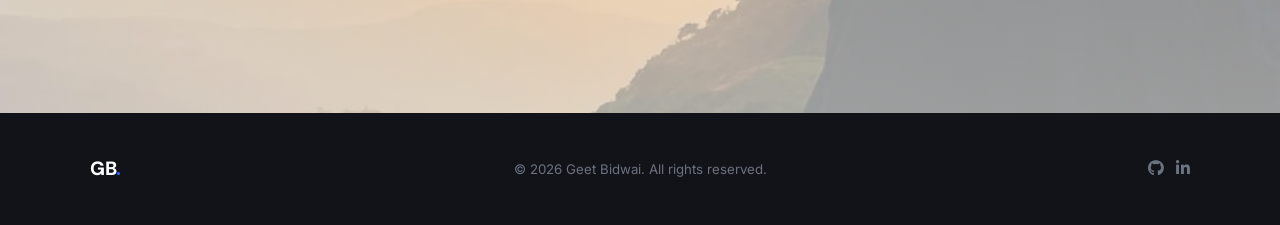
==== commit b8b9f8ac: "Clean up portfolio styles and content" ====
--- a/index.html
+++ b/index.html
@@ -480,7 +480,7 @@
             <i class="fas fa-folder-open cta-icon"></i>
 
             <p>
-              Explore more projects, including Milkman, TradeVista,
+              Explore more projects, including TradeVista,
               Employee Productivity & Burnout Predictor, and more.
             </p>
 
@@ -607,27 +607,6 @@
       });
     }, { threshold: 0.1 });
     reveals.forEach(el => observer.observe(el));
-
-    const statNums = document.querySelectorAll('.stat-num[data-target]');
-    const counterObserver = new IntersectionObserver((entries) => {
-      entries.forEach(e => {
-        if (e.isIntersecting) {
-          const el = e.target;
-          const target = +el.dataset.target;
-          let count = 0;
-          const steps = Math.min(target, 60);
-          const interval = 1000 / steps;
-          const timer = setInterval(() => {
-            count += Math.ceil(target / steps);
-            if (count >= target) { count = target; clearInterval(timer); }
-            el.textContent = count;
-          }, interval);
-          counterObserver.unobserve(el);
-        }
-      });
-    }, { threshold: 0.5 });
-    statNums.forEach(el => counterObserver.observe(el));
-
     const sections = document.querySelectorAll('section[id]');
     const navLinks = document.querySelectorAll('.nav-links a');
     window.addEventListener('scroll', () => {
--- a/style.css
+++ b/style.css
@@ -1346,30 +1346,6 @@
 }
 
 
-/* PivotPulse: reset the chart and its SVG fills */
-
-.project-card__thumb.visual-pivot .pivot-chart-area svg {
-  background: transparent !important;
-}
-
-.project-card__thumb.visual-pivot .pulse-area {
-  fill: #eaf1ff !important;
-  stroke: none !important;
-}
-
-.project-card__thumb.visual-pivot .pulse-line {
-  fill: none !important;
-  stroke: #2563eb !important;
-  stroke-width: 3px;
-  stroke-linecap: round;
-  stroke-linejoin: round;
-}
-
-.project-card__thumb.visual-pivot .pulse-endpoint {
-  fill: #ffffff !important;
-  stroke: #2563eb !important;
-}
-
 /* Milkman: simple, contained screenshot preview */
 
 .project-card__thumb.visual-milkman {
